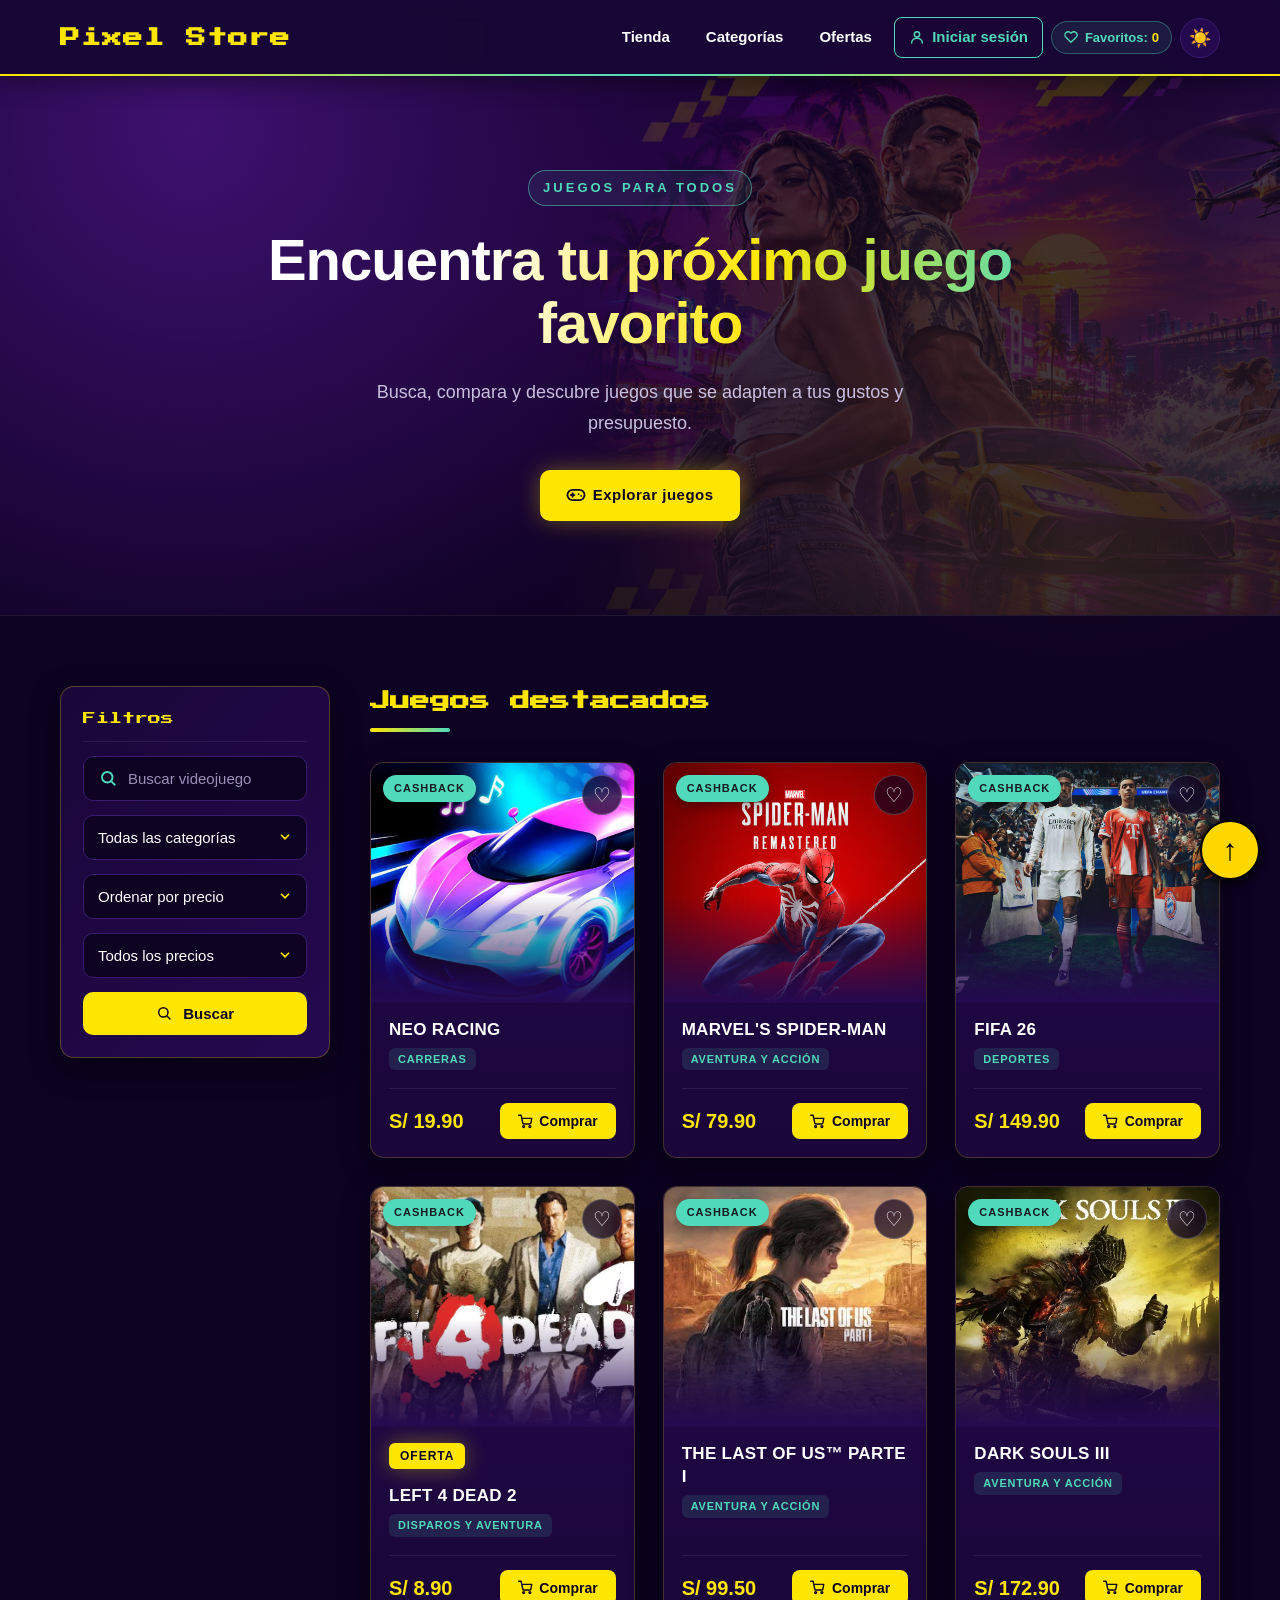
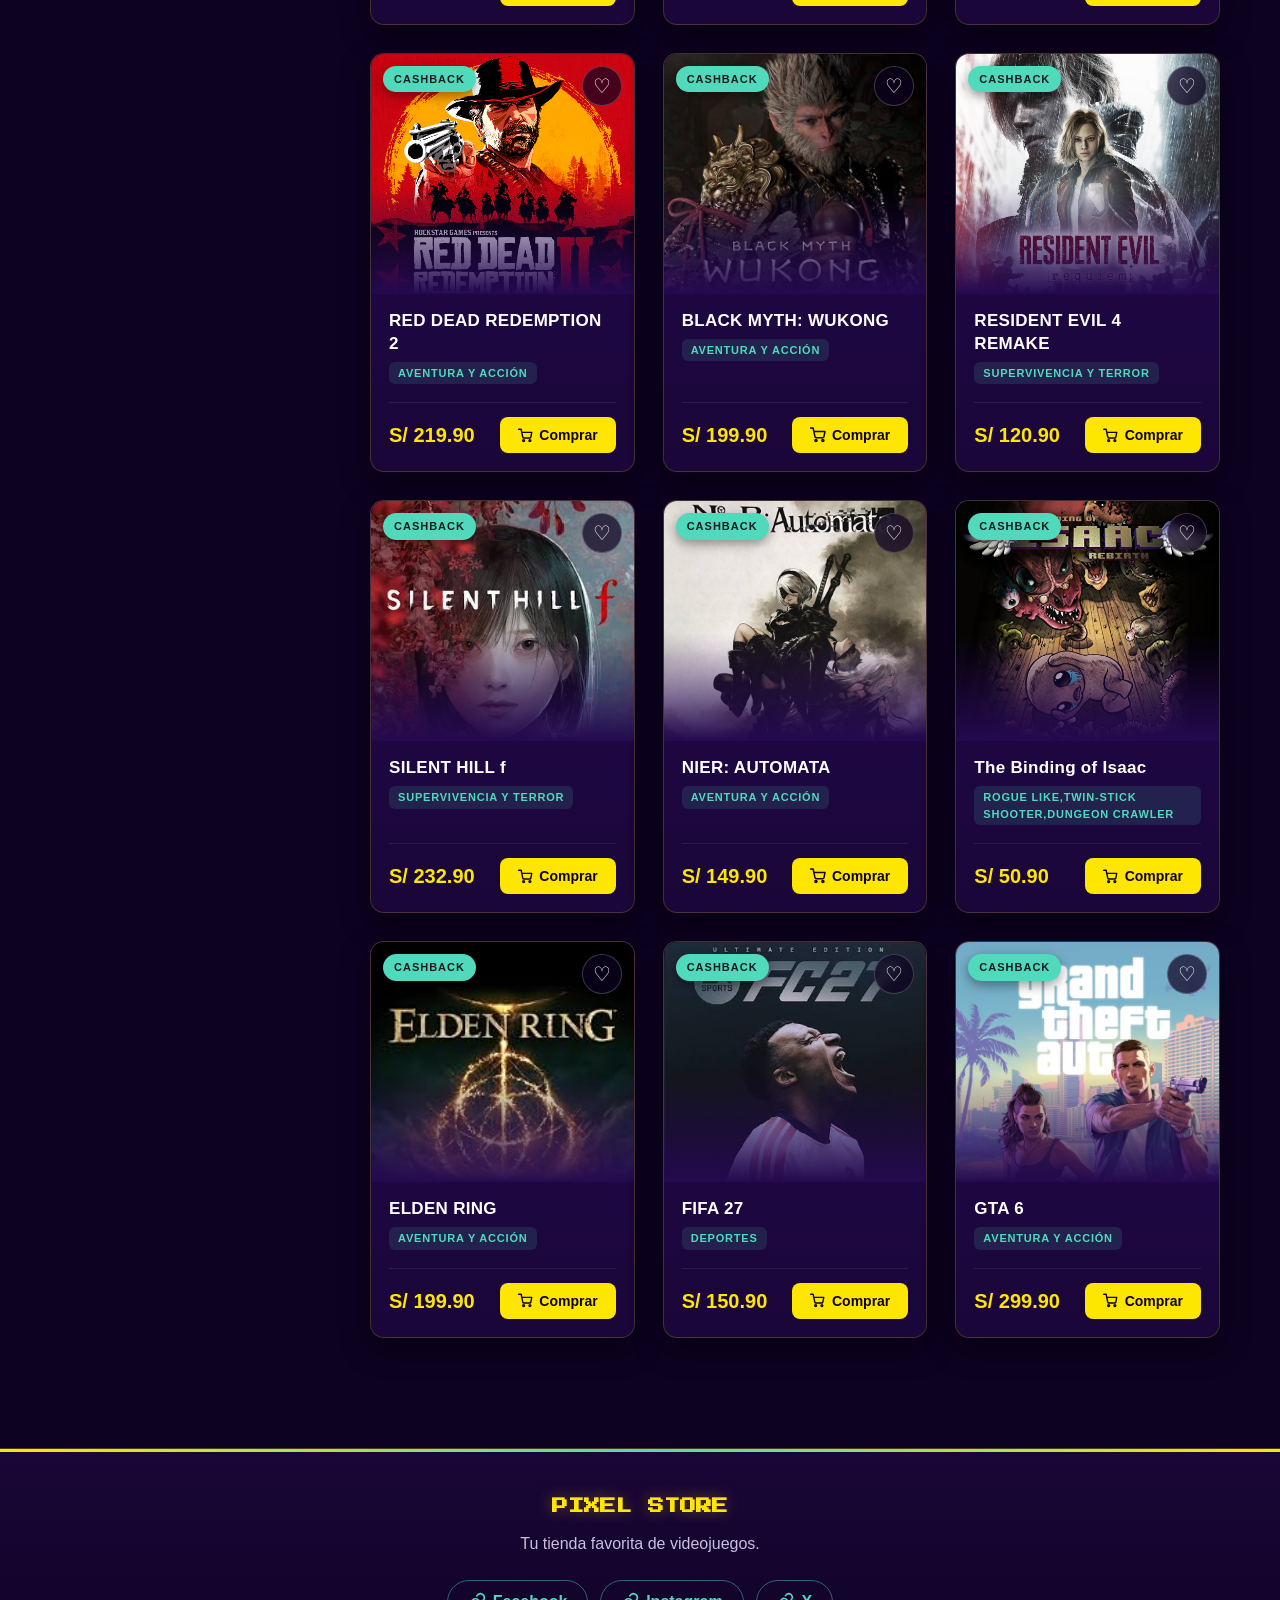
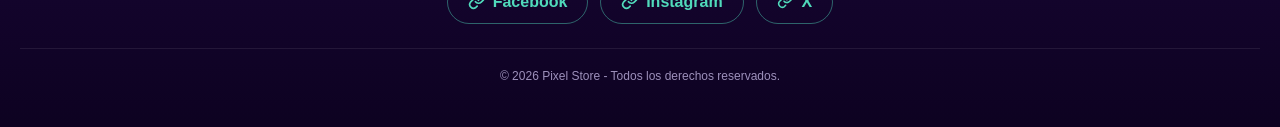
==== index.html @ 3fe44797 "Add files via upload" ====
<!DOCTYPE html>
<html lang="es">

<head>
    <meta charset="UTF-8">
    <meta name="viewport" content="width=device-width, initial-scale=1.0">

    <!-- TITULO DEL PROYECTO -->
    <title>Pixel Store</title>

    <!-- FUENTE ARCADE (Google Fonts) -->
    <link href="https://fonts.googleapis.com/css2?family=Press+Start+2P&display=swap" rel="stylesheet">

    <!-- VINCULO AL ARCHIVO DE ESTILOS -->
    <link rel="stylesheet" href="estilos-simple.css">

    <!-- MODO OSCURO / CLARO (va aquí para que no parpadee) -->
    <script src="tema.js"></script>
</head>

<body>

<!-- MENU PRINCIPAL -->
<header class="encabezado">

    <!-- NOMBRE DE LA TIENDA -->
    <h1 class="logo">Pixel Store</h1>
    
     <!-- Boton de menu para celulares-->
    <button type="button" class="menu-toggle" id="menu-toggle">☰</button>

    <!-- OPCIONES DEL MENU -->
    <div class="nav-links" id="nav-links"><div>
    
<nav class="menu">
    <a href="index.html">Tienda</a>
    <a href="categorias.html">Categorías</a>
    <a href="ofertas.html">Ofertas</a>
    
    <!-- BOTÓN PARA INICIAR SESIÓN (se oculta al loguearse) -->
    <a href="#" id="abrir-sesion">Iniciar sesión</a>
    <span class="contador-fav">Favoritos: <span id="total-fav">0</span></span>

    <!-- BOTÓN MODO OSCURO / CLARO -->
    <button type="button" class="boton-tema" id="boton-tema" aria-label="Cambiar entre modo oscuro y claro">☀️</button>
    
    <!-- NUEVO: MENÚ DE USUARIO (oculto por defecto) -->
    <div id="menu-usuario" style="display: none; align-items: center; gap: 15px;">
        <!-- Este enlace lleva al perfil -->
        <a href="perfil.html" id="enlace-perfil" style="color: #FFD700; text-decoration: none; font-weight: bold;">
            Hola, <span id="nombre-usuario">Usuario</span>
        </a>
        <a href="#" id="cerrar-sesion-usuario" style="color: white; text-decoration: none;">(Salir)</a>
    </div>
</nav>

</header>

<!-- PORTADA PRINCIPAL -->
<section class="portada">

    <!-- IMAGEN DE FONDO -->
    <div class="imagen-portada">
    <img src="gta6-banner.png" alt="Promoción de GTA VI">
    </div>

    <!-- CAPA OSCURA DE SOBREPOSICIÓN (OPCIONAL, MEJORA LECTURA DEL TEXTO) -->
    <div class="capa-oscura"></div>

    <!-- TEXTO DE LA PORTADA -->
    <div class="contenido-portada">
        <p class="destacado">Juegos para todos</p>
        <h2>Encuentra tu próximo juego favorito</h2>
        <p>
            Busca, compara y descubre juegos que se adapten
            a tus gustos y presupuesto.
        </p>
        <a href="#juegos" class="boton">Explorar juegos</a>
    </div>

</section>


<!-- SECCION DE JUEGOS -->
<section class="seccion-juegos" id="juegos">

    <h2>Juegos destacados</h2>

    <!-- BUSCADOR Y FILTROS -->
    <div class="buscador-filtros">

        <!-- BUSCADOR -->
        <input
            type="text"
            id="buscador"
            placeholder="Buscar videojuego"
        >

        <!-- FILTRO DE CATEGORIAS -->
        <select id="filtro-categorias">
            <option value="">Todas las categorías</option>
            <option value="carreras">Carreras</option>
            <option value="aventura">Aventura</option>
            <option value="disparos">Disparos</option>
            <option value="deportes">Deportes</option>
            <option value="accion">Acción</option>
            <option value="terror">Terror</option>
        </select>
        
        <!-- FILTRO DE ORDEN POR PRECIO -->
         <select id="ordenar-precio" onchange="ordenarPrecio(this.value)">
            <option value="">Ordenar por precio</option>
            <option value="asc">Menor a mayor</option>
            <option value="desc">Mayor a menor</option>
        </select>

        <!-- FILTRO DE PRECIO -->
        <select id="filtro-precio">
            <option value="">Todos los precios</option>
            <option value="0-50">S/ 0 - S/ 50</option>
            <option value="51-100">S/ 51 - S/ 100</option>
            <option value="101-200">S/ 101 - S/ 200</option>
            <option value="201-300">S/ 201 - S/ 300</option>
        </select>

        <button type="button" class="boton-buscar">
            Buscar
        </button>

    </div>

    <!-- LISTA DE JUEGOS -->
    <div class="lista-juegos">

        <!-- PRIMER JUEGO -->
        <div class="tarjeta-juego" data-id="neo-racing">

            <div class="imagen-juego">
                <img src="neo-racing.jpeg.jpeg" alt="Portada de Neo Racing">
                <span style="position: relative; top: -14px; background-color: #50dabb; color: #171a21; padding: 7px; font-weight: bold;">CASHBACK </span>
            </div>

            <h3><a href="juego.html?id=neo-racing">NEO RACING</a></h3>
            <button type="button" class="btn-fav">♡</button>
            <p>CARRERAS</p>

            <div class="compra">
                <span>S/ 19.90</span>
                <button type="button">Comprar</button>
            </div>

        </div>

        <!-- SEGUNDO JUEGO -->
        <div class="tarjeta-juego" data-id="spider-man">

            <div class="imagen-juego">
                <img src="MARVEL.jpeg.JPG" alt="Portada de Marvel's Spider-Man">
                <span style="position: relative; top: -14px; background-color: #50dabb; color: #171a21; padding: 7px; font-weight: bold;">CASHBACK </span>
            </div>

            <h3><a href="juego.html?id=spider-man">MARVEL'S SPIDER-MAN</a></h3>
            <button type="button" class="btn-fav">♡</button>
            <p>AVENTURA Y ACCIÓN</p>

            <div class="compra">
                <span>S/ 79.90</span>
                <button type="button">Comprar</button>
            </div>

        </div>

        <!-- TERCER JUEGO -->
        <div class="tarjeta-juego" data-id="fifa-26">

            <div class="imagen-juego">
                <img src="FIFA26.jpg" alt="Portada de FIFA 26">
                <span style="position: relative; top: -14px; background-color: #50dabb; color: #171a21; padding: 7px; font-weight: bold;">CASHBACK </span>
            </div>

            <h3><a href="juego.html?id=fifa-26">FIFA 26</a></h3>
            <button type="button" class="btn-fav">♡</button>
            <p>DEPORTES</p>

            <div class="compra">
                <span>S/ 149.90</span>
                <button type="button">Comprar</button>
            </div>

        </div>

        <!-- CUARTO JUEGO -->
        <div class="tarjeta-juego" data-id="left-4-dead-2">

            <div class="imagen-juego">
                <img src="LEFT.jpeg" alt="Portada de Left 4 Dead 2">
                <span style="position: relative; top: -14px; background-color: #50dabb; color: #171a21; padding: 7px; font-weight: bold;">CASHBACK </span>
            </div>

            <span class="etiqueta-oferta">OFERTA</span>

            <h3><a href="juego.html?id=left-4-dead-2">LEFT 4 DEAD 2</a></h3>
            <button type="button" class="btn-fav">♡</button>
            <p>DISPAROS Y AVENTURA</p>

            <div class="compra">
                <span>S/ 8.90</span>
                <button type="button">Comprar</button>
            </div>

        </div>

        <!-- QUINTO JUEGO -->
        <div class="tarjeta-juego" data-id="the-last-of-us">

            <div class="imagen-juego">
                <img src="the last of us.jpeg" alt="Portada de The Last of Us">
                <span style="position: relative; top: -14px; background-color: #50dabb; color: #171a21; padding: 7px; font-weight: bold;">CASHBACK </span>
            </div>

            <h3><a href="juego.html?id=the-last-of-us">THE LAST OF US™ PARTE I</a></h3>
            <button type="button" class="btn-fav">♡</button>
            <p>AVENTURA Y ACCIÓN</p>

            <div class="compra">
                <span>S/ 99.50</span>
                <button type="button">Comprar</button>
            </div>

        </div>

        <!-- SEXTO JUEGO -->
        <div class="tarjeta-juego" data-id="dark-souls-3">

            <div class="imagen-juego">
                <img src="DarkSoulsIII.jpeg" alt="Portada de Dark Souls III">
                <span style="position: relative; top: -14px; background-color: #50dabb; color: #171a21; padding: 7px; font-weight: bold;">CASHBACK </span>
            </div>

            <h3><a href="juego.html?id=dark-souls-3">DARK SOULS III</a></h3>
            <button type="button" class="btn-fav">♡</button>
            <p>AVENTURA Y ACCIÓN</p>

            <div class="compra">
                <span>S/ 172.90</span>
                <button type="button">Comprar</button>
            </div>

        </div>

        <!-- SEPTIMO JUEGO -->
        <div class="tarjeta-juego" data-id="red-dead-redemption-2">

            <div class="imagen-juego">
                <img src="red dead.jpeg" alt="Portada de Red Dead Redemption 2">
                <span style="position: relative; top: -14px; background-color: #50dabb; color: #171a21; padding: 7px; font-weight: bold;">CASHBACK </span>
            </div>

            <h3><a href="juego.html?id=red-dead-redemption-2">RED DEAD REDEMPTION 2</a></h3>
            <button type="button" class="btn-fav">♡</button>
            <p>AVENTURA Y ACCIÓN</p>

            <div class="compra">
                <span>S/ 219.90</span>
                <button type="button">Comprar</button>
            </div>

        </div>

        <!-- OCTAVO JUEGO -->
        <div class="tarjeta-juego" data-id="black-myth-wukong">

            <div class="imagen-juego">
                <img src="black myth wukong.jpeg" alt="Portada de Black Myth Wukong">
                <span style="position: relative; top: -14px; background-color: #50dabb; color: #171a21; padding: 7px; font-weight: bold;">CASHBACK </span>
            </div>

            <h3><a href="juego.html?id=black-myth-wukong">BLACK MYTH: WUKONG</a></h3>
            <button type="button" class="btn-fav">♡</button>
            <p>AVENTURA Y ACCIÓN</p>

            <div class="compra">
                <span>S/ 199.90</span>
                <button type="button">Comprar</button>
            </div>

        </div>

        <!-- NOVENO JUEGO -->
        <div class="tarjeta-juego" data-id="resident-evil-Requiem">

            <div class="imagen-juego">
                <img src="resident evil.jpeg" alt="Portada de Resident Evil 4 Remake">
                <span style="position: relative; top: -14px; background-color: #50dabb; color: #171a21; padding: 7px; font-weight: bold;">CASHBACK </span>
            </div>

            <h3><a href="juego.html?id=resident-evil-4">RESIDENT EVIL 4 REMAKE</a></h3>
            <button type="button" class="btn-fav">♡</button>
            <p>SUPERVIVENCIA Y TERROR</p>

            <div class="compra">
                <span>S/ 120.90</span>
                <button type="button">Comprar</button>
            </div>

        </div>

        <!-- === TARJETA SILENT HILL === -->
<div class="tarjeta-juego" data-id="silent-hill-f">
    <div class="imagen-juego">
        <img src="Silent hill f.jpeg" alt="Portada de Silent Hill f">
                <span style="position: relative; top: -14px; background-color: #50dabb; color: #171a21; padding: 7px; font-weight: bold;">CASHBACK </span>
    </div>
    <h3><a href="juego.html?id=silent-hill-f">SILENT HILL f</a></h3>
    <button type="button" class="btn-fav">♡</button>
    <p>SUPERVIVENCIA Y TERROR</p>
    <div class="compra">
        <span>S/ 232.90</span>
        <button type="button">Comprar</button>
    </div>
</div> 


<!-- TARJETA NIER: AUTOMATA -->
<div class="tarjeta-juego" data-id="nier-automata">
    <div class="imagen-juego">
        <img src="nier_automata.jpeg" alt="Portada de Nier Automata">
        <span style="position: relative; top: -14px; background-color: #50dabb; color: #171a21; padding: 7px; font-weight: bold;">CASHBACK </span>
    </div>
    <h3><a href="juego.html?id=nier-automata">NIER: AUTOMATA</a></h3>
    <button type="button" class="btn-fav">♡</button>
    <p>AVENTURA Y ACCIÓN</p>
    <div class="compra">
        <span>S/ 149.90</span>
        <button type="button">Comprar</button>
    </div>
</div> 

<!-- TARJETA The Binding of Isaac -->
<div class="tarjeta-juego" data-id="binding-of-isaac">
    <div class="imagen-juego">
        <img src="isaac.jpeg" alt="Portada de The Binding of Isaac">
        <span style="position: relative; top: -14px; background-color: #50dabb; color: #171a21; padding: 7px; font-weight: bold;">CASHBACK </span>
    </div>
    <h3><a href="juego.html?id=binding-of-isaac">The Binding of Isaac</a></h3>
    <button type="button" class="btn-fav">♡</button>
    <p>Rogue like,Twin-stick Shooter,Dungeon Crawler</p>
    <div class="compra">
        <span>S/ 50.90</span>
        <button type="button">Comprar</button>
    </div>
</div> 

<!-- TARJETA ELDEN RING -->
<div class="tarjeta-juego" data-id="elden-ring">
    <div class="imagen-juego">
        <img src="elden-ring.jpeg" alt="Portada de Elden Ring">
                <span style="position: relative; top: -14px; background-color: #50dabb; color: #171a21; padding: 7px; font-weight: bold;">CASHBACK </span>
    </div>

    <h3><a href="juego.html?id=elden-ring">ELDEN RING</a></h3>
    <button type="button" class="btn-fav">♡</button>
    <p>AVENTURA Y ACCIÓN</p>

    <div class="compra">
        <span>S/ 199.90</span>
        <button type="button">Comprar</button>
    </div>
</div>
<!-- TARJETA FIFA 27 -->
<div class="tarjeta-juego">
    <div class="imagen-juego">
        <img src="fifa-27.jpeg" alt="Portada de FIFA 27">
        <span style="position: relative; top: -14px; background-color: #50dabb; color: #171a21; padding: 7px; font-weight: bold;">CASHBACK </span>
    </div>
    <h3>FIFA 27</h3>
    <button type="button" class="btn-fav">♡</button>
    <p>DEPORTES</p>
    <div class="compra">
        <span>S/ 150.90</span>
        <button type="button">Comprar</button>
    </div>
</div>
<!-- TARJETA DE GTA 6-->
<div class="tarjeta-juego">
    <div class="imagen-juego">
        <img src="gta-6.jpeg" alt="Portada de GTA 6">
        <span style="position: relative; top: -14px; background-color: #50dabb; color: #171a21; padding: 7px; font-weight: bold;">CASHBACK </span>
    </div>
    <h3>GTA 6</h3>
    <button type="button" class="btn-fav">♡</button>
    <p>AVENTURA Y ACCIÓN</p>
    <div class="compra">
        <span>S/ 299.90</span>
        <button type="button">Comprar</button>
    </div>
</div>

    </div>
    <!-- FIN LISTA DE JUEGOS -->

</section>
<!-- FIN SECCION DE JUEGOS -->

<!-- VENTANA DE INICIO DE SESION, REGISTRO Y RECUPERACION -->
<div class="ventana-sesion" id="ventana-sesion">
    <div class="caja-sesion">
        <button type="button" class="cerrar-sesion" id="cerrar-sesion">✕</button>

        <form class="formulario-sesion" id="form-login">
            <h2>Iniciar sesión</h2>
            <label for="login-correo">Correo electrónico</label>
            <input type="email" id="login-correo" placeholder="tucorreo@ejemplo.com" required>
            <label for="login-clave">Contraseña</label>
            <div class="campo-clave">
                <input type="password" id="login-clave" placeholder="Tu contraseña" required>
                <button type="button" class="ver-clave" data-campo="login-clave">Mostrar</button>
            </div>
            <div class="opciones-login">
                <label class="recordar"><input type="checkbox" id="recordar-sesion"> Recordarme</label>
                <a href="#" id="ir-recuperar">¿Olvidaste tu contraseña?</a>
            </div>
            <button type="submit" class="boton">Ingresar</button>
            <div class="separador"><span>O continúa con</span></div>
            <div class="botones-sociales">
                <button type="button" class="social">Google</button>
                <button type="button" class="social">Facebook</button>
                <button type="button" class="social">Steam</button>
            </div>
            <p class="texto-registro">¿No tienes cuenta? <a href="#" id="ir-registro">Regístrate</a></p>
        </form>

        <form class="formulario-sesion" id="form-registro" style="display:none">
            <h2>Crear cuenta</h2>
            <label for="reg-nombre">Nombre</label>
            <input type="text" id="reg-nombre" placeholder="Tu nombre" required>
            <label for="reg-correo">Correo electrónico</label>
            <input type="email" id="reg-correo" placeholder="tucorreo@ejemplo.com" required>
            <label for="reg-clave">Contraseña (mínimo 6 caracteres)</label>
            <div class="campo-clave">
                <input type="password" id="reg-clave" minlength="6" required>
                <button type="button" class="ver-clave" data-campo="reg-clave">Mostrar</button>
            </div>
            <label for="reg-confirmar">Confirmar contraseña</label>
            <div class="campo-clave">
                <input type="password" id="reg-confirmar" minlength="6" required>
                <button type="button" class="ver-clave" data-campo="reg-confirmar">Mostrar</button>
            </div>
            <button type="submit" class="boton">Registrarme</button>
            <p class="texto-registro">¿Ya tienes cuenta? <a href="#" id="ir-login">Inicia sesión</a></p>
        </form>

        <form class="formulario-sesion" id="form-recuperar" style="display:none">
            <h2>Recuperar contraseña</h2>
            <p class="texto-ayuda">Escribe el correo electrónico con el que registraste tu cuenta.</p>
            <label for="rec-correo">Correo electrónico</label>
            <input type="email" id="rec-correo" placeholder="tucorreo@ejemplo.com" required>
            <label for="rec-clave">Nueva contraseña</label>
            <div class="campo-clave">
                <input type="password" id="rec-clave" minlength="6" required>
                <button type="button" class="ver-clave" data-campo="rec-clave">Mostrar</button>
            </div>
            <label for="rec-confirmar">Confirmar nueva contraseña</label>
            <div class="campo-clave">
                <input type="password" id="rec-confirmar" minlength="6" required>
                <button type="button" class="ver-clave" data-campo="rec-confirmar">Mostrar</button>
            </div>
            <button type="submit" class="boton">Cambiar contraseña</button>
            <p class="texto-registro"><a href="#" id="volver-login">Volver al inicio de sesión</a></p>
        </form>

        <p id="mensaje-sesion" class="mensaje-sesion"></p>
    </div>
</div>
<!-- FOOTER DE PIXEL STORE -->
<footer class="footer">

    <h2>PIXEL STORE</h2>

    <p>Tu tienda favorita de videojuegos.</p>

    <div class="redes-sociales">
        <a href="https://facebook.com/" target="_blank">Facebook</a>
        <a href="https://instagram.com/" target="_blank">Instagram</a>
        <a href="https://x.com/" target="_blank">X</a>
    </div>

    <p class="copyright">
        © 2026 Pixel Store - Todos los derechos reservados.
    </p>

</footer>

 <!-- BOTÓN IR ARRIBA -->
<button id="btn-ir-arriba" class="boton-arriba" onclick="irArriba()" title="Ir al inicio">
    ↑
</button>
 
 <!-- LOGICA DE BUSQUEDA -->
<script src="busqueda.js"></script>
<!-- LOGICA DEL INICIO DE SESION -->
<script src="sesion.js"></script>
<!-- ABRIR DETALLE DEL JUEGO AL HACER CLIC EN LA TARJETA -->
<script src="tienda.js"></script>
<!-- VENTANA DE PAGO CON YAPE -->
<script src="pagos.js"></script>
<script src="favoritos.js"></script>
<script src="menu.js"></script>


</body>
</html>
---- estilos-simple.css ----
/* =====================================================================
   PIXEL STORE - HOJA DE ESTILOS PRINCIPAL
   Rediseño visual: estilo moderno, premium y gamer.
   Nota: se conservan todas las clases e IDs que usa JavaScript.
   ===================================================================== */

/* ===== VARIABLES DE COLOR Y DISEÑO ===== */
:root {
    --fondo: #0d0221;
    --panel: #1a0638;
    --panel-2: #24094f;
    --borde: #3a1a70;
    --amarillo: #ffe600;
    --turquesa: #50dabb;
    --blanco: #ffffff;
    --texto-suave: #c9bfe0;
    --texto-tenue: #9d90bb;
    --rojo: #ff4d6d;
    --oscuro: #0d0221;            /* texto sobre botones amarillos/turquesa */
    --amarillo-texto: #ffe600;    /* amarillo usado como color de letra */
    --turquesa-texto: #50dabb;    /* turquesa usado como color de letra */
    --linea: rgba(255, 255, 255, 0.08);
    --fondo-menu: rgba(26, 6, 56, 0.88);
    --fondo-suave: rgba(26, 6, 56, 0.6);
    --verde: #4cd964;

    --radio: 14px;
    --radio-chico: 10px;
    --sombra: 0 10px 30px rgba(0, 0, 0, 0.45);
    --brillo-amarillo: 0 0 22px rgba(255, 230, 0, 0.35);
    --brillo-turquesa: 0 0 22px rgba(80, 218, 187, 0.35);

    --fuente-titulo: 'Press Start 2P', Arial, sans-serif;
    --fuente-texto: "Segoe UI", Arial, Helvetica, sans-serif;
}

/* QUITAMOS LOS ESPACIOS PREDETERMINADOS */
* {
    margin: 0;
    padding: 0;
    box-sizing: border-box;
}

/* DESPLAZAMIENTO SUAVE */
html {
    scroll-behavior: smooth;
}

/* ESTILO GENERAL DE LA PÁGINA */
body {
    background-color: var(--fondo);
    background-image:
        radial-gradient(circle at 15% 0%, rgba(80, 218, 187, 0.08), transparent 40%),
        radial-gradient(circle at 85% 30%, rgba(255, 230, 0, 0.05), transparent 35%);
    background-attachment: fixed;
    color: var(--blanco);
    font-family: var(--fuente-texto);
    line-height: 1.5;
    min-height: 100vh;
}

img {
    max-width: 100%;
}

::selection {
    background-color: var(--amarillo);
    color: var(--oscuro);
}

/* BARRA DE DESPLAZAMIENTO */
::-webkit-scrollbar { width: 10px; height: 10px; }
::-webkit-scrollbar-track { background: var(--fondo); }
::-webkit-scrollbar-thumb { background: var(--borde); border-radius: 10px; }
::-webkit-scrollbar-thumb:hover { background: var(--turquesa); }

/* FOCO VISIBLE PARA NAVEGAR CON TECLADO */
a:focus-visible,
button:focus-visible,
input:focus-visible,
select:focus-visible {
    outline: 2px solid var(--turquesa);
    outline-offset: 2px;
}

/* ===== ANIMACIONES ===== */
@keyframes aparecer-arriba {
    from { opacity: 0; transform: translateY(25px); }
    to   { opacity: 1; transform: translateY(0); }
}

@keyframes aparecer-zoom {
    from { opacity: 0; transform: scale(0.94); }
    to   { opacity: 1; transform: scale(1); }
}

@keyframes brillo-logo {
    0%, 100% { text-shadow: 0 0 10px rgba(255, 230, 0, 0.45); }
    50%      { text-shadow: 0 0 20px rgba(255, 230, 0, 0.8); }
}

/* =====================================================================
   ENCABEZADO Y MENÚ
   ===================================================================== */
.encabezado {
    position: sticky;
    top: 0;
    z-index: 500;

    background-color: var(--fondo-menu);
    backdrop-filter: blur(12px);
    -webkit-backdrop-filter: blur(12px);

    min-height: 76px;
    display: flex;
    align-items: center;
    justify-content: space-between;
    flex-wrap: wrap;
    gap: 15px;

    padding: 14px 60px;
    border-bottom: 1px solid rgba(255, 230, 0, 0.25);
    box-shadow: 0 6px 25px rgba(0, 0, 0, 0.4);
}

/* LÍNEA DE COLOR DEBAJO DEL MENÚ */
.encabezado::after {
    content: "";
    position: absolute;
    left: 0;
    bottom: -1px;
    width: 100%;
    height: 2px;
    background: linear-gradient(90deg, var(--amarillo), var(--turquesa), var(--amarillo));
}

/* NOMBRE DE LA TIENDA */
.logo {
    color: var(--amarillo-texto);
    font-family: var(--fuente-titulo);
    font-size: 20px;
    letter-spacing: 1px;
    animation: brillo-logo 3s ease-in-out infinite;
}

.logo a { color: inherit; text-decoration: none; }


/* OPCIONES DEL MENÚ */
.menu {
    display: flex;
    flex-wrap: wrap;
    align-items: center;
    gap: 8px;
}

/* ENLACES DEL MENÚ */
.menu a {
    position: relative;
    color: var(--blanco);
    font-family: var(--fuente-texto);
    font-size: 15px;
    font-weight: 600;
    text-decoration: none;
    padding: 8px 14px;
    border-radius: 8px;
    transition: color 0.25s ease, background-color 0.25s ease;
}

/* EFECTO DEL MENÚ */
.menu a:hover {
    color: var(--amarillo-texto);
    background-color: var(--linea);
}

/* BOTÓN "INICIAR SESIÓN" DESTACADO */
#abrir-sesion {
    border: 1px solid var(--turquesa);
    color: var(--turquesa-texto);
}

#abrir-sesion:hover {
    background-color: var(--turquesa);
    color: var(--oscuro);
    box-shadow: var(--brillo-turquesa);
}

/* CONTADOR DE FAVORITOS */
.contador-fav {
    display: inline-flex;
    align-items: center;
    gap: 4px;
    color: var(--turquesa-texto);
    background-color: rgba(80, 218, 187, 0.1);
    border: 1px solid rgba(80, 218, 187, 0.35);
    border-radius: 999px;
    padding: 6px 12px;
    font-size: 13px;
    font-weight: 600;
}

#total-fav {
    color: var(--amarillo-texto);
    font-weight: bold;
}

/* MENÚ DEL USUARIO CONECTADO (el HTML trae colores en línea) */
#menu-usuario {
    gap: 6px !important;
}

#enlace-perfil {
    color: var(--amarillo-texto) !important;
    background-color: rgba(255, 230, 0, 0.08);
}

#cerrar-sesion-usuario {
    color: var(--texto-suave) !important;
    font-size: 13px;
}

#cerrar-sesion-usuario:hover {
    color: var(--rojo) !important;
}

/* =====================================================================
   PORTADA PRINCIPAL (BANNER)
   ===================================================================== */
.portada {
    position: relative;
    min-height: 540px;
    padding: 90px 60px;

    display: flex;
    align-items: center;
    justify-content: center;
    text-align: center;
    overflow: hidden;
    border-bottom: 1px solid var(--linea);
}

/* CONTENEDOR DE LA IMAGEN DE FONDO */
.imagen-portada {
    position: absolute;
    top: 0;
    left: 0;
    width: 100%;
    height: 100%;
    z-index: 1;
}

/* IMAGEN DE FONDO QUE CUBRE TODO */
.imagen-portada img {
    width: 100%;
    height: 100%;
    object-fit: cover;
    object-position: center;
    display: block;
    transform: scale(1.03);
}

/* CAPA OSCURA PARA QUE EL TEXTO SEA LEGIBLE */
.capa-oscura {
    position: absolute;
    top: 0;
    left: 0;
    width: 100%;
    height: 100%;
    background:
        radial-gradient(circle at 15% 10%, rgba(116, 34, 200, 0.45), transparent 50%),
        radial-gradient(circle at 85% 90%, rgba(255, 230, 0, 0.12), transparent 45%),
        linear-gradient(180deg, rgba(13, 2, 33, 0.78) 0%, rgba(13, 2, 33, 0.92) 100%);
    z-index: 2;
}

/* CONTENIDO DE LA PORTADA (POR ENCIMA DE LA IMAGEN) */
.contenido-portada {
    position: relative;
    z-index: 3;
    max-width: 820px;
    margin: 0 auto;
    animation: aparecer-arriba 0.8s ease both;
}

/* TEXTO JUEGOS PARA TODOS */
.destacado {
    display: inline-block;
    color: var(--turquesa-texto);
    font-family: var(--fuente-texto);
    font-size: 13px;
    font-weight: bold;
    text-transform: uppercase;
    letter-spacing: 3px;

    padding: 7px 14px;
    margin-bottom: 22px;
    border: 1px solid rgba(80, 218, 187, 0.5);
    border-radius: 999px;
    background-color: rgba(80, 218, 187, 0.08);
}

/* TÍTULO DE LA PORTADA (texto con degradado) */
.contenido-portada h2 {
    font-family: var(--fuente-texto);
    font-size: 58px;
    font-weight: 800;
    line-height: 1.1;
    letter-spacing: -1px;
    margin-bottom: 22px;

    color: var(--blanco);
    background: linear-gradient(90deg, #ffffff 0%, #ffffff 30%, var(--amarillo) 65%, var(--turquesa) 100%);
    -webkit-background-clip: text;
    background-clip: text;
    -webkit-text-fill-color: transparent;
}

/* DESCRIPCIÓN DE LA PORTADA */
.contenido-portada p:not(.destacado) {
    color: var(--texto-suave);
    font-size: 18px;
    line-height: 1.7;
    margin: 0 auto 32px;
    max-width: 600px;
}

/* =====================================================================
   BOTÓN GENERAL
   ===================================================================== */
.boton {
    display: inline-block;

    background-color: var(--amarillo);
    color: var(--oscuro);

    font-family: var(--fuente-texto);
    font-size: 15px;
    font-weight: bold;
    letter-spacing: 0.5px;

    padding: 14px 26px;
    border: none;
    border-radius: var(--radio-chico);

    text-decoration: none;
    cursor: pointer;
    box-shadow: var(--brillo-amarillo);
    transition: transform 0.2s ease, background-color 0.25s ease, box-shadow 0.25s ease;
}

/* EFECTO DEL BOTÓN */
.boton:hover {
    background-color: var(--turquesa);
    box-shadow: var(--brillo-turquesa);
    transform: translateY(-2px);
}

.boton:active {
    transform: translateY(0);
}

/* =====================================================================
   SECCIÓN DE JUEGOS / CATÁLOGO
   ===================================================================== */
.seccion-juegos {
    padding: 70px 60px;
    scroll-margin-top: 70px; /* evita que el menú fijo tape el título */
}

/* TÍTULOS DE LAS SECCIONES */
.seccion-juegos > h2,
.seccion-streaming > h2 {
    position: relative;
    font-family: var(--fuente-titulo);
    font-size: 20px;
    line-height: 1.5;
    color: var(--amarillo-texto);
    margin: 0 auto 35px;
    max-width: 1400px;
    padding-bottom: 16px;
}

/* BARRA DECORATIVA DEBAJO DEL TÍTULO */
.seccion-juegos > h2::after,
.seccion-streaming > h2::after {
    content: "";
    position: absolute;
    left: 0;
    bottom: 0;
    width: 80px;
    height: 4px;
    border-radius: 4px;
    background: linear-gradient(90deg, var(--amarillo), var(--turquesa));
}

/* ===== BUSCADOR Y FILTROS ===== */
.buscador-filtros {
    max-width: 1400px;
    margin: 0 auto 20px;

    padding: 18px;
    display: flex;
    flex-wrap: wrap;
    align-items: center;
    gap: 12px;

    background: linear-gradient(135deg, var(--panel), var(--panel-2));
    border: 1px solid rgba(255, 230, 0, 0.25);
    border-radius: var(--radio);
    box-shadow: var(--sombra);
}

/* CAMPO DE BÚSQUEDA */
.buscador-filtros input[type="text"] {
    flex: 1 1 320px;
    width: 350px;
    max-width: 100%;
    padding: 13px 16px 13px 44px;

    background-color: var(--fondo);
    /* ícono de lupa dibujado en SVG */
    background-image: url("data:image/svg+xml,%3Csvg xmlns='http://www.w3.org/2000/svg' width='18' height='18' viewBox='0 0 24 24' fill='none' stroke='%2350dabb' stroke-width='2.5' stroke-linecap='round'%3E%3Ccircle cx='11' cy='11' r='7'/%3E%3Cline x1='21' y1='21' x2='16.5' y2='16.5'/%3E%3C/svg%3E");
    background-repeat: no-repeat;
    background-position: 15px center;

    color: var(--blanco);
    border: 1px solid var(--borde);
    border-radius: var(--radio-chico);
    font-size: 15px;
    outline: none;
    transition: border-color 0.25s ease, box-shadow 0.25s ease;
}

.buscador-filtros input[type="text"]::placeholder {
    color: var(--texto-tenue);
}

/* FILTROS */
.buscador-filtros select {
    flex: 0 1 220px;
    width: 220px;
    max-width: 100%;
    padding: 13px 40px 13px 14px;

    background-color: var(--fondo);
    background-image: url("data:image/svg+xml,%3Csvg xmlns='http://www.w3.org/2000/svg' width='14' height='14' viewBox='0 0 24 24' fill='none' stroke='%23ffe600' stroke-width='3' stroke-linecap='round'%3E%3Cpolyline points='6 9 12 15 18 9'/%3E%3C/svg%3E");
    background-repeat: no-repeat;
    background-position: right 14px center;
    -webkit-appearance: none;
    appearance: none;

    color: var(--blanco);
    border: 1px solid var(--borde);
    border-radius: var(--radio-chico);
    font-size: 15px;
    cursor: pointer;
    transition: border-color 0.25s ease, box-shadow 0.25s ease;
}

.buscador-filtros select option {
    background-color: var(--panel);
    color: var(--blanco);
}

.buscador-filtros input[type="text"]:focus,
.buscador-filtros select:focus {
    border-color: var(--turquesa);
    box-shadow: 0 0 0 3px rgba(80, 218, 187, 0.2);
}

/* BOTÓN BUSCAR */
.boton-buscar {
    padding: 13px 28px;
    background-color: var(--amarillo);
    color: var(--oscuro);

    border: none;
    border-radius: var(--radio-chico);
    font-size: 15px;
    font-weight: bold;
    cursor: pointer;
    transition: background-color 0.25s ease, transform 0.2s ease, box-shadow 0.25s ease;
}

/* EFECTO DEL BOTÓN BUSCAR */
.boton-buscar:hover {
    background-color: var(--turquesa);
    box-shadow: var(--brillo-turquesa);
    transform: translateY(-2px);
}

/* MENSAJE DE RESULTADOS (lo crea busqueda.js) */
#resultado-busqueda {
    max-width: 1400px;
    margin: 0 auto 25px;
    color: var(--turquesa-texto);
    font-size: 14px;
    font-weight: 600;
}

/* ===== LISTA DE JUEGOS ===== */
.lista-juegos {
    display: grid;
    grid-template-columns: repeat(4, 1fr);
    gap: 28px;

    max-width: 1400px;
    margin: 25px auto 0;
}

/* TARJETA DEL JUEGO */
.tarjeta-juego {
    position: relative;
    display: flex;
    flex-direction: column;

    background: linear-gradient(180deg, var(--panel-2) 0%, var(--panel) 100%);
    border: 1px solid rgba(255, 230, 0, 0.18);
    border-radius: var(--radio);
    overflow: hidden;
    box-shadow: var(--sombra);

    animation: aparecer-arriba 0.6s ease both;
    transition: transform 0.3s ease, box-shadow 0.3s ease, border-color 0.3s ease;
}

/* MOVIMIENTO DE LA TARJETA */
.tarjeta-juego:hover {
    transform: translateY(-8px);
    border-color: var(--amarillo);
    box-shadow: 0 16px 35px rgba(0, 0, 0, 0.55), 0 0 25px rgba(255, 230, 0, 0.2);
}

.tarjeta-juego[data-id] { cursor: pointer; }

/* CONTENEDOR DE LA IMAGEN */
.imagen-juego {
    position: relative;
    width: 100%;
    height: 240px;
    overflow: hidden;
    background-color: #000000;
}

/* DEGRADADO SOBRE LA IMAGEN */
.imagen-juego::after {
    content: "";
    position: absolute;
    left: 0;
    bottom: 0;
    width: 100%;
    height: 45%;
    background: linear-gradient(0deg, var(--panel-2), transparent);
    pointer-events: none;
}

/* IMAGEN DEL JUEGO */
.imagen-juego img {
    width: 100%;
    height: 100%;
    display: block;
    object-fit: cover;
    object-position: center top;
    transition: transform 0.5s ease;
}

.tarjeta-juego:hover .imagen-juego img {
    transform: scale(1.07);
}

/* ETIQUETA "CASHBACK" (el HTML trae estilos en línea, aquí se ordenan) */
.imagen-juego > span {
    position: absolute !important;
    top: 12px !important;
    left: 12px;
    z-index: 2;
    padding: 5px 11px !important;
    border-radius: 999px;
    font-size: 11px;
    letter-spacing: 1px;
    box-shadow: 0 4px 12px rgba(0, 0, 0, 0.4);
}

/* BOTÓN DE FAVORITO (corazón) */
.btn-fav {
    position: absolute;
    top: 12px;
    right: 12px;
    z-index: 3;

    width: 40px;
    height: 40px;
    display: flex;
    align-items: center;
    justify-content: center;

    background-color: rgba(13, 2, 33, 0.7);
    backdrop-filter: blur(6px);
    -webkit-backdrop-filter: blur(6px);
    border: 1px solid rgba(255, 255, 255, 0.2);
    border-radius: 50%;

    color: #ffffff;
    font-size: 20px;
    line-height: 1;
    cursor: pointer;
    transition: transform 0.2s ease, background-color 0.25s ease, color 0.25s ease;
}

.btn-fav:hover {
    transform: scale(1.12);
    color: var(--rojo);
    border-color: var(--rojo);
}

.btn-fav.activo {
    color: var(--rojo);
    background-color: rgba(255, 77, 109, 0.15);
    border-color: var(--rojo);
    box-shadow: 0 0 15px rgba(255, 77, 109, 0.45);
}

/* ETIQUETA DE OFERTA */
.etiqueta-oferta {
    width: max-content;

    background-color: var(--amarillo);
    color: var(--oscuro);

    padding: 4px 11px;
    margin: 16px 18px 0;
    border-radius: 6px;

    font-size: 12px;
    font-weight: bold;
    letter-spacing: 1px;
    box-shadow: var(--brillo-amarillo);
}

/* NOMBRE DEL JUEGO */
.tarjeta-juego h3 {
    font-family: var(--fuente-texto);
    font-size: 17px;
    font-weight: 800;
    line-height: 1.35;
    color: var(--blanco);
    margin: 16px 18px 6px;
    letter-spacing: 0.3px;
}

.tarjeta-juego h3 a {
    color: inherit;
    text-decoration: none;
    transition: color 0.25s ease;
}

.tarjeta-juego:hover h3 a { color: var(--amarillo-texto); }

/* CATEGORÍA DEL JUEGO (como etiqueta) */
.tarjeta-juego p {
    width: max-content;
    max-width: calc(100% - 36px);
    color: var(--turquesa-texto);
    background-color: rgba(80, 218, 187, 0.12);
    border-radius: 6px;
    padding: 3px 9px;
    font-size: 11px;
    font-weight: 700;
    text-transform: uppercase;
    letter-spacing: 0.8px;
    margin: 0 18px 18px;
}

/* PRECIO Y BOTÓN */
.compra {
    margin: auto 18px 18px;
    padding-top: 14px;
    border-top: 1px solid var(--linea);

    display: flex;
    align-items: center;
    justify-content: space-between;
    gap: 10px;
}

/* PRECIO */
.compra span {
    font-size: 20px;
    font-weight: 800;
    color: var(--amarillo-texto);
}

/* BOTÓN COMPRAR */
.compra button,
.btn-comprar {
    background-color: var(--amarillo);
    color: var(--oscuro);
    border: none;
    border-radius: 8px;
    padding: 10px 18px;
    font-family: var(--fuente-texto);
    font-size: 14px;
    font-weight: bold;
    cursor: pointer;
    transition: background-color 0.25s ease, transform 0.2s ease, box-shadow 0.25s ease;
}

.compra button:hover,
.btn-comprar:hover {
    background-color: var(--turquesa);
    color: #17052e;
    transform: scale(1.05);
    box-shadow: var(--brillo-turquesa);
}

/* =====================================================================
   CUENTAS DE STREAMING
   ===================================================================== */
.seccion-streaming {
    padding: 70px 60px;
}

/* LISTA DE CUENTAS */
.lista-streaming {
    display: grid;
    grid-template-columns: repeat(4, 1fr);
    gap: 28px;

    max-width: 1400px;
    margin: auto;
}

/* TARJETA DE STREAMING */
.tarjeta-streaming {
    background: linear-gradient(180deg, var(--panel-2), var(--panel));
    border: 1px solid rgba(255, 230, 0, 0.18);
    border-radius: var(--radio);
    overflow: hidden;
    box-shadow: var(--sombra);

    display: flex;
    flex-direction: column;
    transition: transform 0.3s ease, border-color 0.3s ease;
}

.tarjeta-streaming:hover {
    transform: translateY(-8px);
    border-color: var(--turquesa);
}

/* LOGO */
.tarjeta-streaming img {
    width: 100%;
    display: block;
}

/* TEXTO "1 PERFIL" */
.tarjeta-streaming p {
    color: var(--texto-suave);
    font-size: 17px;
    margin: 18px 18px 15px;
}

/* =====================================================================
   INICIO DE SESIÓN, REGISTRO Y RECUPERACIÓN
   ===================================================================== */
.ventana-sesion {
    display: none;
    position: fixed;
    top: 0;
    left: 0;
    width: 100%;
    height: 100%;
    background-color: rgba(5, 0, 15, 0.75);
    backdrop-filter: blur(6px);
    -webkit-backdrop-filter: blur(6px);
    justify-content: center;
    align-items: center;
    z-index: 1000;
    padding: 20px 0;
    overflow-y: auto;
}

.ventana-sesion.activa {
    display: flex;
}

.caja-sesion {
    position: relative;
    width: 100%;
    max-width: 420px;
    margin: auto 20px;
    padding: 38px 32px 30px;

    background: linear-gradient(160deg, var(--panel-2) 0%, var(--panel) 60%);
    border: 1px solid rgba(255, 230, 0, 0.3);
    border-top: 4px solid var(--amarillo);
    border-radius: 18px;
    box-shadow: 0 25px 60px rgba(0, 0, 0, 0.6), var(--brillo-amarillo);

    color: var(--blanco);
    text-align: center;
    animation: aparecer-zoom 0.3s ease both;
}

/* BOTÓN CERRAR (X) */
button.cerrar-sesion {
    position: absolute;
    top: 12px;
    right: 12px;
    width: 34px;
    height: 34px;
    background-color: var(--linea);
    border: 1px solid rgba(255, 255, 255, 0.15);
    border-radius: 50%;
    color: var(--blanco);
    font-size: 15px;
    cursor: pointer;
    transition: background-color 0.25s ease, color 0.25s ease;
}

button.cerrar-sesion:hover {
    background-color: var(--rojo);
    border-color: var(--rojo);
}

.formulario-sesion {
    display: flex;
    flex-direction: column;
    text-align: left;
}

.formulario-sesion h2 {
    font-family: var(--fuente-titulo);
    font-size: 15px;
    line-height: 1.6;
    color: var(--amarillo-texto);
    text-align: center;
    margin-bottom: 24px;
}

.formulario-sesion label {
    margin-bottom: 6px;
    font-size: 13px;
    font-weight: 600;
    color: var(--texto-suave);
}

.formulario-sesion input {
    padding: 12px 14px;
    margin-bottom: 18px;
    border: 1px solid var(--borde);
    border-radius: var(--radio-chico);
    background-color: var(--fondo);
    color: var(--blanco);
    font-size: 15px;
    transition: border-color 0.25s ease, box-shadow 0.25s ease;
}

.formulario-sesion input::placeholder {
    color: var(--texto-tenue);
}

.formulario-sesion input:focus {
    outline: none;
    border-color: var(--turquesa);
    box-shadow: 0 0 0 3px rgba(80, 218, 187, 0.2);
}

.formulario-sesion .boton {
    width: 100%;
    margin-top: 4px;
    text-align: center;
}

/* CAMPO DE CONTRASEÑA CON BOTÓN "MOSTRAR" */
.campo-clave {
    display: flex;
    align-items: center;
    gap: 8px;
    margin-bottom: 18px;
}

.campo-clave input {
    flex: 1;
    min-width: 0;
    margin-bottom: 0;
}

.ver-clave {
    padding: 12px;
    min-width: 80px;
    background-color: rgba(80, 218, 187, 0.12);
    color: var(--turquesa-texto);
    border: 1px solid rgba(80, 218, 187, 0.4);
    border-radius: var(--radio-chico);
    cursor: pointer;
    font-size: 13px;
    font-weight: 600;
    transition: background-color 0.25s ease, color 0.25s ease;
}

.ver-clave:hover {
    background-color: var(--turquesa);
    color: var(--oscuro);
}

/* RECORDARME Y OLVIDÉ MI CONTRASEÑA */
.opciones-login {
    display: flex;
    justify-content: space-between;
    align-items: center;
    gap: 10px;
    margin-bottom: 20px;
    font-size: 13px;
}

.recordar {
    display: flex;
    align-items: center;
    gap: 6px;
    margin: 0 !important;
    cursor: pointer;
}

.recordar input {
    width: auto;
    margin: 0;
    accent-color: var(--amarillo);
}

.opciones-login a {
    color: var(--amarillo-texto);
    text-decoration: none;
}

.opciones-login a:hover {
    text-decoration: underline;
}

/* SEPARADOR "O CONTINÚA CON" */
.separador {
    display: flex;
    align-items: center;
    gap: 10px;
    margin: 24px 0 15px;
    color: var(--texto-tenue);
    font-size: 12px;
}

.separador::before,
.separador::after {
    content: "";
    flex: 1;
    height: 1px;
    background-color: var(--borde);
}

/* BOTONES DE REDES (Google, Facebook, Steam) */
.botones-sociales {
    display: flex;
    gap: 8px;
}

.social {
    flex: 1;
    padding: 11px 5px;
    border: 1px solid var(--borde);
    border-radius: var(--radio-chico);
    background-color: rgba(255, 255, 255, 0.04);
    color: var(--blanco);
    cursor: pointer;
    font-size: 13px;
    font-weight: 600;
    transition: border-color 0.25s ease, background-color 0.25s ease;
}

.social:hover {
    border-color: var(--turquesa);
    background-color: rgba(80, 218, 187, 0.1);
}

.texto-registro {
    margin-top: 20px;
    font-size: 14px;
    color: var(--texto-suave);
    text-align: center;
}

.texto-registro a {
    color: var(--amarillo-texto);
    font-weight: 600;
    text-decoration: none;
}

.texto-registro a:hover {
    text-decoration: underline;
}

.texto-ayuda {
    color: var(--texto-suave);
    font-size: 13px;
    line-height: 1.5;
    margin-bottom: 15px;
}

.mensaje-sesion {
    margin-top: 15px;
    font-size: 14px;
    font-weight: 600;
    text-align: center;
    line-height: 1.5;
}

/* =====================================================================
   PÁGINA DE DETALLE DEL JUEGO
   ===================================================================== */
body.sin-scroll { overflow: hidden; }

.detalle {
    max-width: 1300px;
    margin: auto;
    padding: 40px 60px 20px;
    animation: aparecer-arriba 0.6s ease both;
}

/* MIGAS DE PAN */
.migas {
    font-size: 14px;
    color: var(--texto-tenue);
    margin-bottom: 18px;
}

.migas a {
    color: var(--turquesa-texto);
    font-weight: 600;
    text-decoration: none;
}

.migas a:hover { color: var(--amarillo-texto); }

.detalle-titulo {
    font-family: var(--fuente-titulo);
    font-size: 24px;
    line-height: 1.5;
    color: var(--amarillo-texto);
    margin-bottom: 28px;
    text-shadow: 0 0 25px rgba(255, 230, 0, 0.3);
}

.detalle-grid {
    display: grid;
    grid-template-columns: minmax(0, 2fr) minmax(0, 1fr);
    gap: 30px;
    align-items: start;
}

/* ----- VISOR (fotos y video) ----- */
.visor {
    position: relative;
    background-color: #000000;
    border: 1px solid rgba(255, 230, 0, 0.3);
    border-radius: var(--radio);
    overflow: hidden;
    aspect-ratio: 16 / 9;
    box-shadow: var(--sombra);
}

.visor-contenido { width: 100%; height: 100%; }

.visor-contenido img,
.visor-contenido video,
.visor-contenido iframe {
    width: 100%;
    height: 100%;
    display: block;
    border: none;
    object-fit: contain;
    background-color: #000000;
}

.visor-flecha {
    position: absolute;
    top: 50%;
    transform: translateY(-50%);
    z-index: 2;
    width: 46px;
    height: 46px;
    border: 1px solid rgba(255, 230, 0, 0.4);
    border-radius: 50%;
    background-color: rgba(13, 2, 33, 0.75);
    color: var(--amarillo-texto);
    font-size: 28px;
    line-height: 1;
    cursor: pointer;
    transition: background-color 0.25s ease, color 0.25s ease;
}

.visor-flecha:hover { background-color: var(--amarillo); color: var(--oscuro); }
.visor-flecha.izq { left: 12px; }
.visor-flecha.der { right: 12px; }

.miniaturas {
    display: flex;
    gap: 10px;
    margin-top: 14px;
    overflow-x: auto;
    padding-bottom: 6px;
}

.miniatura {
    position: relative;
    flex: 0 0 auto;
    width: 120px;
    height: 68px;
    padding: 0;
    border: 2px solid var(--borde);
    border-radius: 8px;
    overflow: hidden;
    background-color: #000000;
    cursor: pointer;
    opacity: 0.65;
    transition: opacity 0.25s ease, border-color 0.25s ease;
}

.miniatura img { width: 100%; height: 100%; display: block; object-fit: cover; }
.miniatura:hover { opacity: 1; }
.miniatura.activa { border-color: var(--amarillo); opacity: 1; }

.miniatura-play {
    position: absolute;
    inset: 0;
    display: flex;
    align-items: center;
    justify-content: center;
    background-color: rgba(0, 0, 0, 0.45);
    color: var(--blanco);
    font-size: 22px;
}

/* ----- COLUMNA DERECHA: info + compra ----- */
.detalle-lateral {
    position: sticky;
    top: 100px;

    background: linear-gradient(180deg, var(--panel-2), var(--panel));
    border: 1px solid rgba(255, 230, 0, 0.25);
    border-radius: 16px;
    padding: 20px;
    box-shadow: var(--sombra);

    display: flex;
    flex-direction: column;
    gap: 16px;
}

.capsula {
    width: 100%;
    max-height: 260px;
    object-fit: contain;
    background-color: #000000;
    border-radius: var(--radio-chico);
    display: block;
}

.resumen { color: var(--texto-suave); font-size: 15px; line-height: 1.6; }

.ficha {
    display: grid;
    grid-template-columns: auto 1fr;
    gap: 8px 14px;
    font-size: 14px;
    padding: 14px 0;
    border-top: 1px solid var(--linea);
    border-bottom: 1px solid var(--linea);
}

.ficha dt { color: var(--texto-tenue); }
.ficha dd { color: var(--blanco); font-weight: 600; }

.etiquetas { display: flex; flex-wrap: wrap; gap: 8px; }

.etiqueta {
    background-color: rgba(80, 218, 187, 0.1);
    border: 1px solid rgba(80, 218, 187, 0.4);
    color: var(--turquesa-texto);
    border-radius: 999px;
    padding: 5px 12px;
    font-size: 12px;
    font-weight: 600;
}

.caja-compra {
    background-color: var(--fondo);
    border: 1px solid rgba(255, 230, 0, 0.4);
    border-radius: 12px;
    padding: 18px;
    display: flex;
    flex-direction: column;
    gap: 12px;
}

.caja-compra .etiqueta-oferta { margin: 0; }
.precio-grande { font-size: 30px; font-weight: 800; color: var(--amarillo-texto); }
.boton-comprar { width: 100%; cursor: pointer; text-align: center; }
.caja-compra small { color: var(--texto-tenue); text-align: center; }

.detalle-descripcion {
    margin-top: 40px;
    max-width: 900px;
    padding: 28px;
    background-color: var(--fondo-suave);
    border: 1px solid var(--linea);
    border-radius: 16px;
}

.detalle-descripcion h3 {
    font-family: var(--fuente-titulo);
    font-size: 14px;
    color: var(--amarillo-texto);
    margin-bottom: 18px;
}

.detalle-descripcion p {
    color: var(--texto-suave);
    font-size: 16px;
    line-height: 1.8;
    margin-bottom: 14px;
}

.detalle-vacio { text-align: center; padding: 80px 0; }

.detalle-vacio h2 {
    margin-bottom: 25px;
    font-family: var(--fuente-titulo);
    font-size: 18px;
    color: var(--amarillo-texto);
}

/* ----- OTROS JUEGOS ----- */
.seccion-juegos.otros { margin-top: 30px; }

.lista-otros {
    display: grid;
    grid-template-columns: repeat(4, 1fr);
    gap: 28px;
    max-width: 1400px;
    margin: auto;
}

.tarjeta-mini {
    background: linear-gradient(180deg, var(--panel-2), var(--panel));
    border: 1px solid rgba(255, 230, 0, 0.18);
    border-radius: var(--radio);
    overflow: hidden;
    text-decoration: none;
    color: var(--blanco);
    display: flex;
    flex-direction: column;
    box-shadow: var(--sombra);
    transition: transform 0.3s ease, border-color 0.3s ease;
}

.tarjeta-mini:hover { transform: translateY(-7px); border-color: var(--amarillo); }
.tarjeta-mini img { width: 100%; height: 200px; object-fit: cover; display: block; }

.tarjeta-mini h4 {
    font-family: var(--fuente-texto);
    font-size: 16px;
    font-weight: 800;
    line-height: 1.4;
    margin: 14px 16px 6px;
}

.tarjeta-mini span { color: var(--amarillo-texto); font-weight: bold; margin: 0 16px 16px; }

/* =====================================================================
   VENTANA DE PAGO (YAPE)
   ===================================================================== */
.pago-ventana {
    display: none;
    position: fixed;
    inset: 0;
    background-color: rgba(5, 0, 15, 0.8);
    backdrop-filter: blur(6px);
    -webkit-backdrop-filter: blur(6px);
    justify-content: center;
    align-items: center;
    z-index: 2000;
    padding: 20px;
    overflow-y: auto;
}

.pago-ventana.activa { display: flex; }

.pago-caja {
    position: relative;
    width: 100%;
    max-width: 780px;
    max-height: 100%;
    overflow-y: auto;
    background: linear-gradient(160deg, var(--panel-2) 0%, var(--panel) 55%);
    border: 1px solid rgba(255, 230, 0, 0.3);
    border-top: 4px solid #742284;
    border-radius: 18px;
    padding: 30px;
    box-shadow: 0 25px 60px rgba(0, 0, 0, 0.6);
    animation: aparecer-zoom 0.3s ease both;
}

.pago-cerrar {
    position: absolute;
    top: 12px;
    right: 12px;
    width: 34px;
    height: 34px;
    background-color: var(--linea);
    border: 1px solid rgba(255, 255, 255, 0.15);
    border-radius: 50%;
    color: var(--blanco);
    font-size: 15px;
    cursor: pointer;
    transition: background-color 0.25s ease;
}

.pago-cerrar:hover { background-color: var(--rojo); border-color: var(--rojo); }

.pago-cabecera { display: flex; align-items: center; gap: 14px; margin-bottom: 20px; }
.pago-cabecera h2 { font-size: 22px; font-weight: 800; }

/* SELLO DE YAPE (color morado de la marca) */
.pago-yape {
    background: linear-gradient(135deg, #742284, #9b2fb0);
    color: #ffffff;
    font-family: var(--fuente-titulo);
    font-size: 12px;
    padding: 10px 14px;
    border-radius: 10px;
    box-shadow: 0 0 18px rgba(155, 47, 176, 0.5);
}

.pago-resumen {
    display: flex;
    align-items: center;
    gap: 16px;
    background-color: var(--fondo-suave);
    border: 1px solid var(--borde);
    border-radius: 12px;
    padding: 12px;
    margin-bottom: 24px;
}

.pago-resumen img { width: 70px; height: 70px; object-fit: cover; border-radius: 8px; }
.pago-nombre { font-weight: bold; margin-bottom: 4px; }
.pago-monto { font-size: 26px; font-weight: 800; color: var(--amarillo-texto); }

.pago-cuerpo { display: grid; grid-template-columns: 240px 1fr; gap: 28px; }

.pago-qr { text-align: center; }

/* La imagen del QR empieza oculta: pagos.js la muestra al cargar */
.pago-qr img {
    display: none;
    width: 100%;
    background-color: #ffffff;
    padding: 10px;
    border-radius: 12px;
}

.pago-qr-vacio {
    display: flex;
    flex-direction: column;
    align-items: center;
    justify-content: center;
    gap: 6px;
    min-height: 220px;
    padding: 14px;
    text-align: center;
    border: 2px dashed #9b2fb0;
    border-radius: 12px;
    background-color: rgba(116, 34, 132, 0.1);
    color: var(--texto-suave);
    font-size: 13px;
    line-height: 1.5;
}

.pago-numero { margin-top: 12px; font-weight: bold; }
.pago-numero small { color: var(--texto-suave); font-weight: normal; }

.pago-pasos ol { margin: 0 0 20px 20px; line-height: 1.9; font-size: 15px; color: var(--texto-suave); }
.pago-pasos ol b { color: var(--blanco); }
.pago-pasos label { display: block; margin-bottom: 5px; font-size: 13px; font-weight: 600; color: var(--texto-suave); }

.pago-pasos input {
    width: 100%;
    padding: 12px 14px;
    margin-bottom: 14px;
    border: 1px solid var(--borde);
    border-radius: var(--radio-chico);
    background-color: var(--fondo);
    color: var(--blanco);
    font-size: 15px;
    transition: border-color 0.25s ease, box-shadow 0.25s ease;
}

.pago-pasos input::placeholder { color: var(--texto-tenue); }

.pago-pasos input:focus {
    outline: none;
    border-color: var(--turquesa);
    box-shadow: 0 0 0 3px rgba(80, 218, 187, 0.2);
}

.pago-enviar { width: 100%; cursor: pointer; text-align: center; }

.pago-ok { text-align: center; padding: 20px 10px; }
.pago-ok h2 { margin: 14px 0 18px; font-size: 24px; color: var(--amarillo-texto); }
.pago-ok p { margin-bottom: 12px; line-height: 1.6; color: var(--texto-suave); }
.pago-ok p strong { color: var(--blanco); }
.pago-ok .boton { margin: 10px 0; cursor: pointer; }

.pago-ok-icono {
    width: 76px;
    height: 76px;
    margin: auto;
    border-radius: 50%;
    background-color: var(--turquesa);
    color: var(--oscuro);
    font-size: 40px;
    font-weight: bold;
    line-height: 76px;
    box-shadow: var(--brillo-turquesa);
    animation: aparecer-zoom 0.4s ease both;
}

.pago-btn-secundario {
    display: block;
    margin: 12px auto 0;
    background: none;
    border: 1px solid rgba(255, 255, 255, 0.5);
    border-radius: var(--radio-chico);
    color: var(--blanco);
    padding: 10px 24px;
    font-weight: 600;
    cursor: pointer;
    transition: background-color 0.25s ease, color 0.25s ease;
}

.pago-btn-secundario:hover { background-color: var(--blanco); color: var(--oscuro); }

/* =====================================================================
   PERFIL DE USUARIO
   ===================================================================== */
.encabezado-perfil {
    padding: 22px 20px;
    background-color: var(--fondo-menu);
    border-bottom: 2px solid var(--amarillo);
    text-align: center;
    box-shadow: 0 6px 25px rgba(0, 0, 0, 0.4);
}

.contenedor-perfil {
    max-width: 1000px;
    margin: 50px auto;
    padding: 20px;
    animation: aparecer-arriba 0.6s ease both;
}

.contenedor-perfil h1 {
    color: var(--amarillo-texto);
    font-family: var(--fuente-titulo);
    font-size: 20px;
    line-height: 1.5;
    margin-bottom: 30px;
}

.contenedor-perfil h2 {
    color: var(--amarillo-texto);
    font-family: var(--fuente-titulo);
    font-size: 15px;
    line-height: 1.5;
    margin-bottom: 22px;
}

.tarjeta-info {
    background: linear-gradient(135deg, var(--panel-2), var(--panel));
    border: 1px solid rgba(255, 230, 0, 0.3);
    border-left: 4px solid var(--turquesa);
    padding: 24px;
    border-radius: var(--radio);
    margin-bottom: 40px;
    box-shadow: var(--sombra);
}

.tarjeta-info h3 {
    color: var(--turquesa-texto);
    margin-top: 0;
    margin-bottom: 12px;
    font-size: 18px;
}

.tarjeta-info p {
    margin: 8px 0;
    color: var(--texto-suave);
}

.tarjeta-info p strong { color: var(--blanco); }

.juegos-comprados {
    display: grid;
    grid-template-columns: repeat(auto-fill, minmax(220px, 1fr));
    gap: 22px;
}

.juego-card {
    background: linear-gradient(180deg, var(--panel-2), var(--panel));
    border: 1px solid rgba(255, 230, 0, 0.18);
    padding: 14px;
    border-radius: var(--radio);
    text-align: center;
    box-shadow: var(--sombra);
    transition: transform 0.3s ease, border-color 0.3s ease;
}

.juego-card:hover {
    transform: translateY(-6px);
    border-color: var(--amarillo);
}

.juego-card img {
    width: 100%;
    height: 200px;
    object-fit: cover;
    border-radius: var(--radio-chico);
    margin-bottom: 10px;
}

.juego-card h4 {
    margin: 10px 0 5px;
}

.juego-card p {
    color: var(--texto-tenue);
    font-size: 14px;
    margin: 0;
}

.boton-volver {
    display: inline-block;
    margin-top: 35px;
    background: var(--amarillo);
    color: #17052e;
    padding: 13px 26px;
    text-decoration: none;
    font-weight: bold;
    border-radius: var(--radio-chico);
    box-shadow: var(--brillo-amarillo);
    transition: background-color 0.25s ease, transform 0.2s ease;
}

.boton-volver:hover {
    background: var(--turquesa);
    transform: translateY(-2px);
}

/* =====================================================================
   FOOTER
   ===================================================================== */
.footer {
    position: relative;
    background: linear-gradient(180deg, var(--panel) 0%, var(--fondo) 100%);
    border-top: 1px solid rgba(255, 230, 0, 0.25);
    text-align: center;
    padding: 45px 20px 30px;
    margin-top: 40px;
    width: 100%;
}

.footer::before {
    content: "";
    position: absolute;
    top: 0;
    left: 0;
    width: 100%;
    height: 3px;
    background: linear-gradient(90deg, var(--amarillo), var(--turquesa), var(--amarillo));
}

.footer h2 {
    color: var(--amarillo-texto);
    font-family: var(--fuente-titulo);
    font-size: 16px;
    margin-bottom: 14px;
    text-shadow: 0 0 15px rgba(255, 230, 0, 0.35);
}

.footer p {
    color: var(--texto-suave);
    margin: 12px 0;
}

.redes-sociales {
    display: flex;
    justify-content: center;
    gap: 12px;
    flex-wrap: wrap;
    margin: 24px 0;
}

.redes-sociales a {
    color: var(--turquesa-texto);
    text-decoration: none;
    font-weight: bold;
    padding: 9px 20px;
    border: 1px solid rgba(80, 218, 187, 0.45);
    border-radius: 999px;
    transition: background-color 0.25s ease, color 0.25s ease, transform 0.2s ease;
}

.redes-sociales a:hover {
    background-color: var(--amarillo);
    border-color: var(--amarillo);
    color: var(--oscuro);
    transform: translateY(-2px);
}

.footer .copyright {
    color: var(--texto-tenue);
    font-size: 12px;
    padding-top: 18px;
    margin-top: 20px;
    border-top: 1px solid var(--linea);
}

/* =====================================================================
   ÍCONOS VECTORIALES (SVG)
   Cada ícono es un dibujo SVG guardado en una variable. Se usa como
   "máscara", así toma el color del texto y se adapta al modo claro.
   ===================================================================== */
:root {
    --icono-carrito: url("data:image/svg+xml,%3Csvg xmlns='http://www.w3.org/2000/svg' viewBox='0 0 24 24' fill='none' stroke='black' stroke-width='2.2' stroke-linecap='round' stroke-linejoin='round'%3E%3Ccircle cx='9' cy='20' r='1.5'/%3E%3Ccircle cx='19' cy='20' r='1.5'/%3E%3Cpath d='M1 2h4l2.6 12.4a2 2 0 0 0 2 1.6h9a2 2 0 0 0 2-1.6L22 7H6'/%3E%3C/svg%3E");
    --icono-usuario: url("data:image/svg+xml,%3Csvg xmlns='http://www.w3.org/2000/svg' viewBox='0 0 24 24' fill='none' stroke='black' stroke-width='2.2' stroke-linecap='round' stroke-linejoin='round'%3E%3Ccircle cx='12' cy='8' r='4'/%3E%3Cpath d='M4 21c0-4.4 3.6-7 8-7s8 2.6 8 7'/%3E%3C/svg%3E");
    --icono-corazon: url("data:image/svg+xml,%3Csvg xmlns='http://www.w3.org/2000/svg' viewBox='0 0 24 24' fill='none' stroke='black' stroke-width='2.2' stroke-linecap='round' stroke-linejoin='round'%3E%3Cpath d='M20.8 4.6a5.5 5.5 0 0 0-7.8 0L12 5.7l-1-1.1a5.5 5.5 0 0 0-7.8 7.8l1 1L12 21l7.8-7.7 1-1a5.5 5.5 0 0 0 0-7.7z'/%3E%3C/svg%3E");
    --icono-lupa: url("data:image/svg+xml,%3Csvg xmlns='http://www.w3.org/2000/svg' viewBox='0 0 24 24' fill='none' stroke='black' stroke-width='2.2' stroke-linecap='round' stroke-linejoin='round'%3E%3Ccircle cx='11' cy='11' r='7'/%3E%3Cline x1='21' y1='21' x2='16.5' y2='16.5'/%3E%3C/svg%3E");
    --icono-check: url("data:image/svg+xml,%3Csvg xmlns='http://www.w3.org/2000/svg' viewBox='0 0 24 24' fill='none' stroke='black' stroke-width='2.2' stroke-linecap='round' stroke-linejoin='round'%3E%3Cpolyline points='20 6 9 17 4 12'/%3E%3C/svg%3E");
    --icono-control: url("data:image/svg+xml,%3Csvg xmlns='http://www.w3.org/2000/svg' viewBox='0 0 24 24' fill='none' stroke='black' stroke-width='2.2' stroke-linecap='round' stroke-linejoin='round'%3E%3Crect x='2' y='6' width='20' height='12' rx='6'/%3E%3Cline x1='6' y1='12' x2='10' y2='12'/%3E%3Cline x1='8' y1='10' x2='8' y2='14'/%3E%3Cline x1='15' y1='11' x2='15.01' y2='11'/%3E%3Cline x1='18' y1='13' x2='18.01' y2='13'/%3E%3C/svg%3E");
    --icono-enlace: url("data:image/svg+xml,%3Csvg xmlns='http://www.w3.org/2000/svg' viewBox='0 0 24 24' fill='none' stroke='black' stroke-width='2.2' stroke-linecap='round' stroke-linejoin='round'%3E%3Cpath d='M10 13a5 5 0 0 0 7.5.5l3-3a5 5 0 0 0-7-7l-1.7 1.7'/%3E%3Cpath d='M14 11a5 5 0 0 0-7.5-.5l-3 3a5 5 0 0 0 7 7l1.7-1.7'/%3E%3C/svg%3E");
    --icono-ficha: url("data:image/svg+xml,%3Csvg xmlns='http://www.w3.org/2000/svg' viewBox='0 0 24 24' fill='none' stroke='black' stroke-width='2.2' stroke-linecap='round' stroke-linejoin='round'%3E%3Crect x='2' y='4' width='20' height='16' rx='2'/%3E%3Ccircle cx='8' cy='11' r='2.5'/%3E%3Cpath d='M4.5 17c.6-2 2-3 3.5-3s2.9 1 3.5 3'/%3E%3Cline x1='14' y1='10' x2='19' y2='10'/%3E%3Cline x1='14' y1='14' x2='18' y2='14'/%3E%3C/svg%3E");
    --icono-salir: url("data:image/svg+xml,%3Csvg xmlns='http://www.w3.org/2000/svg' viewBox='0 0 24 24' fill='none' stroke='black' stroke-width='2.2' stroke-linecap='round' stroke-linejoin='round'%3E%3Cpath d='M9 21H5a2 2 0 0 1-2-2V5a2 2 0 0 1 2-2h4'/%3E%3Cpolyline points='16 17 21 12 16 7'/%3E%3Cline x1='21' y1='12' x2='9' y2='12'/%3E%3C/svg%3E");
    --icono-mando: url("data:image/svg+xml,%3Csvg xmlns='http://www.w3.org/2000/svg' viewBox='0 0 24 24' fill='none' stroke='black' stroke-width='2.2' stroke-linecap='round' stroke-linejoin='round'%3E%3Crect x='3' y='11' width='18' height='10' rx='2'/%3E%3Cpath d='M7 11V7a5 5 0 0 1 10 0v4'/%3E%3C/svg%3E");
}

/* ESTILO COMÚN DE TODOS LOS ÍCONOS */
.compra button::before,
.boton-comprar::before,
#abrir-sesion::before,
#enlace-perfil::before,
#cerrar-sesion-usuario::before,
.contador-fav::before,
.boton-buscar::before,
.pago-enviar::before,
.contenido-portada .boton::before,
.redes-sociales a::before,
.tarjeta-info h3::before,
.caja-compra small::before {
    content: "";
    display: inline-block;
    width: 1.1em;
    height: 1.1em;
    margin-right: 0.45em;
    vertical-align: -0.18em;
    background-color: currentColor;
    -webkit-mask: var(--icono) no-repeat center / contain;
    mask: var(--icono) no-repeat center / contain;
}

/* QUÉ ÍCONO LLEVA CADA ELEMENTO */
.compra button::before,
.boton-comprar::before          { --icono: var(--icono-carrito); }
#abrir-sesion::before,
#enlace-perfil::before          { --icono: var(--icono-usuario); }
#cerrar-sesion-usuario::before  { --icono: var(--icono-salir); }
.contador-fav::before           { --icono: var(--icono-corazon); margin-right: 0.2em; }
.boton-buscar::before           { --icono: var(--icono-lupa); }
.pago-enviar::before            { --icono: var(--icono-check); }
.contenido-portada .boton::before { --icono: var(--icono-control); width: 1.3em; height: 1.3em; vertical-align: -0.28em; }
.redes-sociales a::before       { --icono: var(--icono-enlace); }
.tarjeta-info h3::before        { --icono: var(--icono-ficha); }
.caja-compra small::before      { --icono: var(--icono-mando); width: 0.95em; height: 0.95em; margin-right: 0.35em; }

/* ===== COMPRAS REALES EN EL PERFIL ===== */
.juego-card .compra-precio {
    color: var(--amarillo-texto);
    font-weight: 800;
    font-size: 16px;
    margin-bottom: 4px;
}

.compra-estado {
    display: inline-block;
    margin-top: 10px;
    padding: 4px 10px;
    border-radius: 999px;
    background-color: rgba(80, 218, 187, 0.12);
    color: var(--turquesa-texto);
    font-size: 11px;
    font-weight: 700;
}

/* =====================================================================
   BOTÓN PARA CAMBIAR ENTRE MODO OSCURO Y CLARO
   ===================================================================== */
.boton-tema {
    width: 40px;
    height: 40px;
    display: inline-flex;
    align-items: center;
    justify-content: center;
    border: 1px solid var(--borde);
    border-radius: 50%;
    background-color: var(--panel-2);
    font-size: 18px;
    line-height: 1;
    cursor: pointer;
    transition: transform 0.3s ease, border-color 0.25s ease;
}

.boton-tema:hover {
    transform: rotate(20deg) scale(1.08);
    border-color: var(--amarillo);
}

/* Botón en el encabezado del perfil */
.encabezado-perfil {
    position: relative;
}

.encabezado-perfil .boton-tema {
    position: absolute;
    top: 50%;
    right: 20px;
    transform: translateY(-50%);
}

.encabezado-perfil .boton-tema:hover {
    transform: translateY(-50%) rotate(20deg) scale(1.08);
}

/* =====================================================================
   MODO CLARO (se activa con la clase "modo-claro" en <html>)
   Solo cambia las variables de color: el diseño es el mismo.
   ===================================================================== */
html.modo-claro {
    --fondo: #f4f0ff;
    --panel: #ffffff;
    --panel-2: #f1ebff;
    --borde: #d9ccf5;
    --blanco: #1a0638;            /* en modo claro el texto principal es oscuro */
    --texto-suave: #4a3b6b;
    --texto-tenue: #75689a;
    --amarillo-texto: #9a7400;
    --turquesa-texto: #0b8a6f;
    --linea: rgba(26, 6, 56, 0.1);
    --fondo-menu: rgba(255, 255, 255, 0.9);
    --fondo-suave: rgba(255, 255, 255, 0.75);
    --sombra: 0 10px 25px rgba(60, 20, 120, 0.12);
    --brillo-amarillo: 0 6px 18px rgba(230, 190, 0, 0.35);
    color-scheme: light;
}

html.modo-claro body {
    background-image:
        radial-gradient(circle at 15% 0%, rgba(80, 218, 187, 0.15), transparent 40%),
        radial-gradient(circle at 85% 30%, rgba(255, 230, 0, 0.12), transparent 35%);
}

/* El logo amarillo necesita fondo oscuro: se usa morado */
html.modo-claro .logo {
    color: #5b1fb0;
    animation: none;
    text-shadow: none;
}

/* La portada mantiene su estilo oscuro porque va sobre la imagen */
html.modo-claro .portada {
    --blanco: #ffffff;
    --texto-suave: #e2d9f5;
    --amarillo-texto: #ffe600;
    --turquesa-texto: #50dabb;
}

/* Bordes amarillos más visibles sobre fondo claro */
html.modo-claro .tarjeta-juego,
html.modo-claro .tarjeta-mini,
html.modo-claro .tarjeta-streaming,
html.modo-claro .juego-card,
html.modo-claro .buscador-filtros,
html.modo-claro .detalle-lateral {
    border-color: var(--borde);
}

html.modo-claro .tarjeta-juego:hover,
html.modo-claro .tarjeta-mini:hover,
html.modo-claro .juego-card:hover {
    border-color: #e6c800;
    box-shadow: 0 16px 30px rgba(60, 20, 120, 0.18);
}

html.modo-claro .visor-flecha { color: #ffe600; }

html.modo-claro .ventana-sesion,
html.modo-claro .pago-ventana {
    background-color: rgba(40, 20, 80, 0.45);
}

html.modo-claro ::-webkit-scrollbar-track { background: #ece6fa; }

/* =====================================================================
   CATÁLOGO CON BARRA LATERAL DE FILTROS (solo en la tienda, PC)
   ===================================================================== */
@media (min-width: 1001px) {
    #juegos {
        display: grid;
        grid-template-columns: 270px minmax(0, 1fr);
        column-gap: 40px;
        align-items: start;
        max-width: 1520px;
        margin: 0 auto;
    }

    #juegos > h2 {
        grid-column: 2;
        margin: 0 0 10px;
        max-width: none;
    }

    /* Los filtros pasan a ser una columna fija a la izquierda */
    #juegos .buscador-filtros {
        grid-column: 1;
        grid-row: 1 / span 3;
        position: sticky;
        top: 100px;
        margin: 0;
        padding: 22px;
        flex-direction: column;
        align-items: stretch;
        gap: 14px;
    }

    #juegos .buscador-filtros::before {
        content: "Filtros";
        font-family: var(--fuente-titulo);
        font-size: 13px;
        color: var(--amarillo-texto);
        padding-bottom: 12px;
        border-bottom: 1px solid var(--linea);
    }

    #juegos .buscador-filtros input[type="text"],
    #juegos .buscador-filtros select,
    #juegos .boton-buscar {
        flex: none;
        width: 100%;
    }

    #resultado-busqueda,
    #juegos .lista-juegos {
        grid-column: 2;
        max-width: none;
    }

    #resultado-busqueda { margin: 6px 0 0; }

    #juegos .lista-juegos {
        grid-template-columns: repeat(3, minmax(0, 1fr));
        margin-top: 20px;
    }
}

@media (min-width: 1001px) and (max-width: 1250px) {
    #juegos .lista-juegos {
        grid-template-columns: repeat(2, minmax(0, 1fr));
    }
}

/* =====================================================================
   DISEÑO RESPONSIVO (PC, TABLET Y CELULAR)
   ===================================================================== */

/* PANTALLAS MEDIANAS */
@media (max-width: 1200px) {
    .lista-juegos,
    .lista-streaming,
    .lista-otros {
        grid-template-columns: repeat(3, 1fr);
    }
}

/* TABLET */
@media (max-width: 900px) {
    .encabezado {
        padding: 14px 30px;
        justify-content: center;
    }

    .menu {
        justify-content: center;
    }

    .portada,
    .seccion-juegos,
    .seccion-streaming {
        padding-left: 30px;
        padding-right: 30px;
    }

    .lista-juegos,
    .lista-streaming,
    .lista-otros {
        grid-template-columns: repeat(2, 1fr);
        gap: 20px;
    }

    .contenido-portada h2 { font-size: 44px; }

    .detalle { padding: 30px 30px 10px; }
    .detalle-grid { grid-template-columns: 1fr; }
    .detalle-lateral { position: static; }

    .pago-cuerpo { grid-template-columns: 1fr; }
    .pago-qr { max-width: 240px; margin: auto; }
}

/* CELULAR */
@media (max-width: 650px) {
    .encabezado {
        position: relative;
        padding: 14px 15px;
    }

    .logo { font-size: 16px; }

    .menu { gap: 4px; }

    .menu a {
        font-size: 14px;
        padding: 7px 10px;
    }

    .portada {
        min-height: 460px;
        padding: 60px 20px;
    }

    .contenido-portada h2 { font-size: 34px; letter-spacing: 0; }
    .contenido-portada p:not(.destacado) { font-size: 16px; }

    .seccion-juegos,
    .seccion-streaming {
        padding: 45px 15px;
    }

    .seccion-juegos > h2,
    .seccion-streaming > h2 {
        font-size: 15px;
    }

    .buscador-filtros { padding: 14px; }

    .buscador-filtros input[type="text"],
    .buscador-filtros select,
    .boton-buscar {
        flex: 1 1 100%;
        width: 100%;
    }

    .imagen-juego { height: 230px; }

    .detalle { padding: 25px 15px 10px; }
    .detalle-titulo { font-size: 16px; }
    .detalle-descripcion { padding: 20px; }

    .pago-caja { padding: 24px 16px; }
    .pago-cabecera h2 { font-size: 18px; }

    .caja-sesion { padding: 34px 20px 24px; }

    .contenedor-perfil { margin: 25px auto; }
    .contenedor-perfil h1 { font-size: 15px; }
}

/* CELULAR PEQUEÑO */
@media (max-width: 520px) {
    .lista-juegos,
    .lista-streaming,
    .lista-otros {
        grid-template-columns: 1fr;
    }

    .imagen-juego { height: 300px; }
}

@media (max-width: 480px) {
    .opciones-login { flex-wrap: wrap; }
    .botones-sociales { flex-direction: column; }
}

/* =========================================
   ESTILOS PARA EL MENÚ HAMBURGUESA (MÓVIL)
   ========================================= */

/* 1. Estilo base del botón hamburguesa (oculto en PC) */
.menu-toggle {
    display: none;
    background: transparent;
    border: none;
    color: white; /* Color de la línea */
    font-size: 30px;
    cursor: pointer;
    margin-right: 15px;
}

/* 2. El contenedor de los enlaces en PC */
.nav-links {
    display: flex;
    align-items: center;
}

/* 3. LA MAGIA: Ajustes solo para celulares (pantallas menores a 768px) */
@media (max-width: 768px) {
    /* Mostramos el botón ≡ */
    .menu-toggle {
        display: block;
    }

    /* Ocultamos el menú de enlaces por defecto */
    .nav-links {
        display: none; 
        flex-direction: column;
        position: absolute;
        top: 70px; /* Ajusta según la altura de tu header */
        right: 0;
        width: 100%;
        background-color: #171a21; /* Fondo oscuro de tu tienda */
        padding: 20px 0;
        z-index: 1000; /* Para que quede encima de la portada de GTA */
        box-shadow: 0 4px 10px rgba(0,0,0,0.5);
    }

    /* Tu menú original (nav.menu) debe acomodarse en columna */
    .nav-links .menu {
        display: flex;
        flex-direction: column;
        align-items: center;
        gap: 15px;
        width: 100%;
    }

    /* Cuando JavaScript active el menú, se muestra */
    .nav-links.active {
        display: flex;
    }
}

/* Estilos para el botón de ir arriba */

.boton-arriba {
    position: fixed !important;
    bottom: 20px !important;
    right: 20px !important;
    background-color: #FFD700 !important;
    color: #000000 !important;
    border: 2px solid #000000 !important;
    border-radius: 50% !important;
    width: 60px !important;
    height: 60px !important;
    font-size: 30px !important;
    font-weight: bold !important;
    cursor: pointer !important;
    display: block !important; /* Forzamos a que sea visible */
    z-index: 99999 !important;
    box-shadow: 0px 4px 10px rgba(0,0,0,0.8) !important;
}
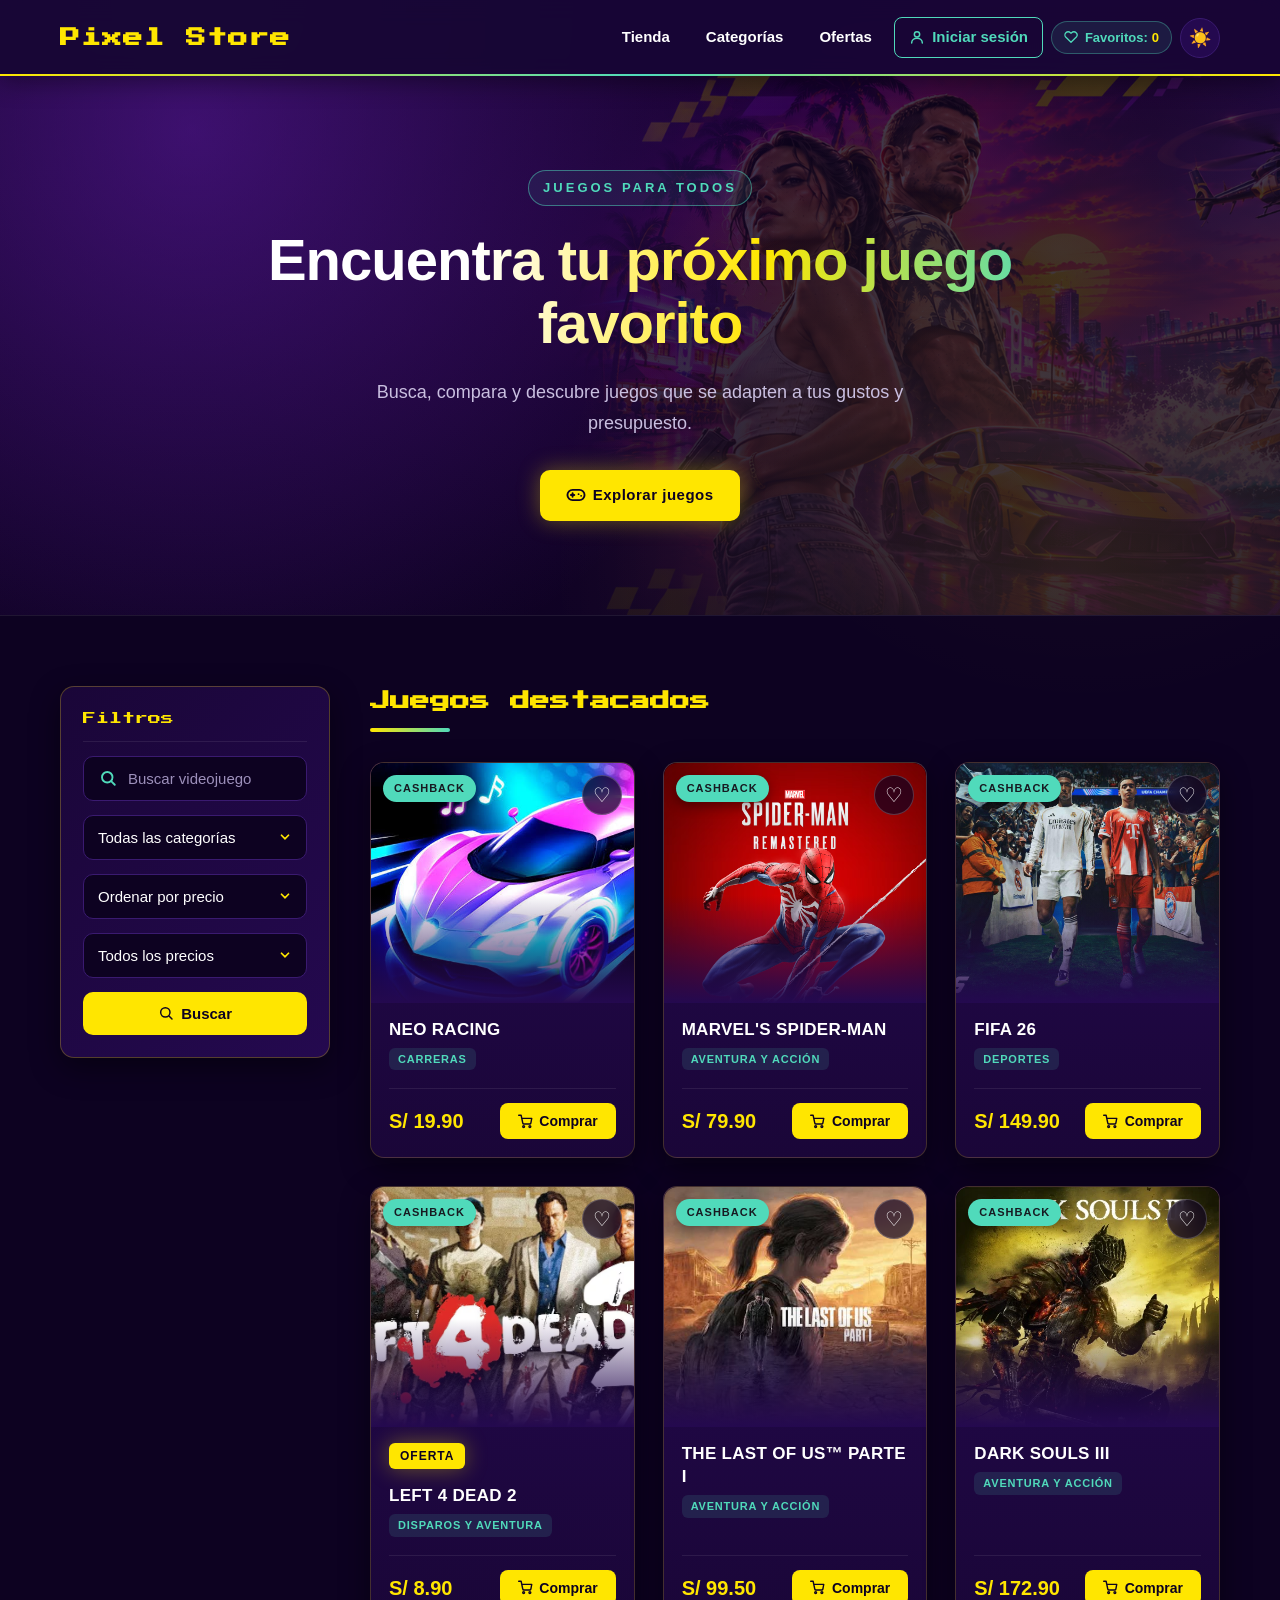
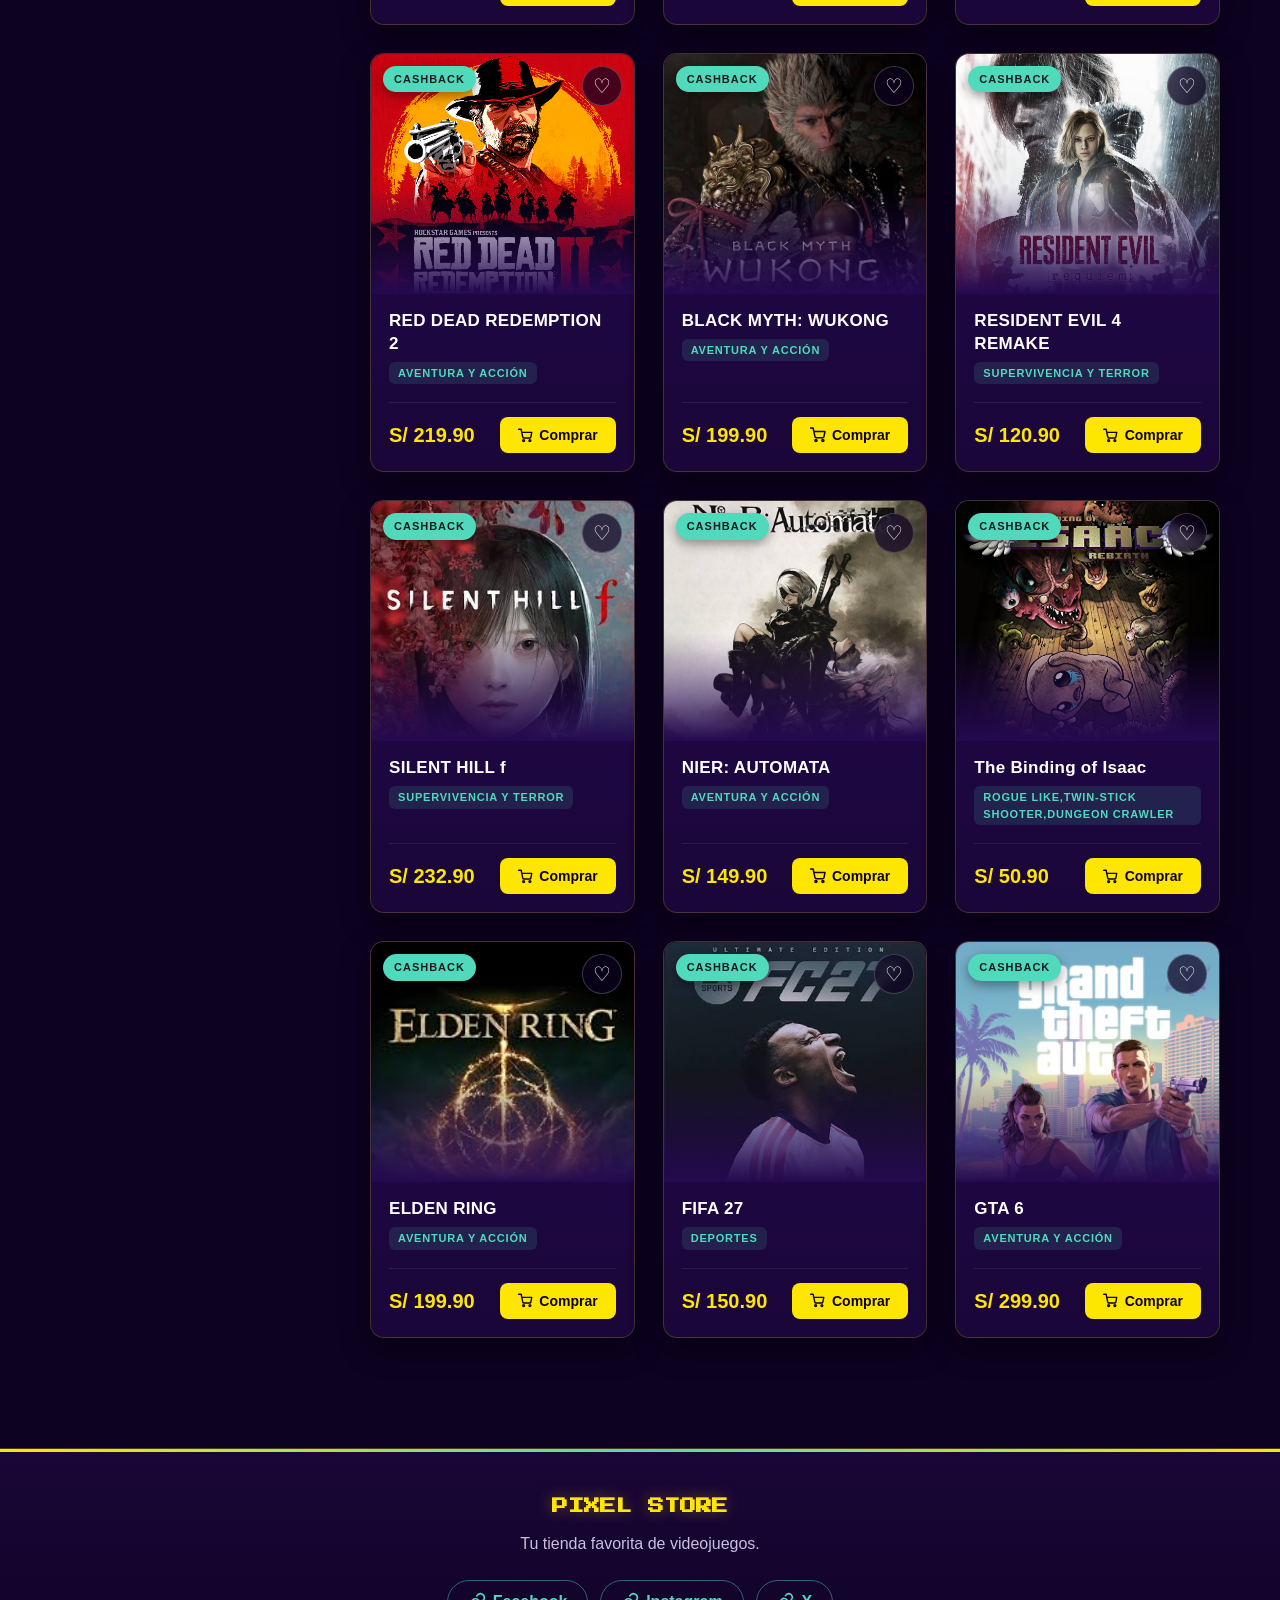
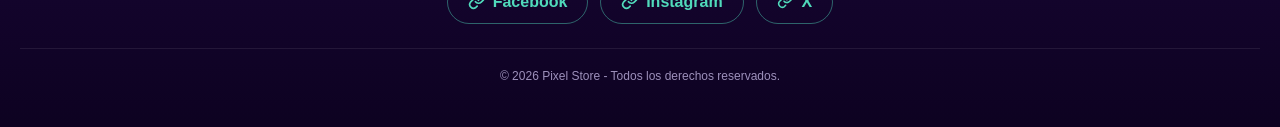
==== commit a04ccc7d: "Add files via upload" ====
--- a/index.html
+++ b/index.html
@@ -4,17 +4,9 @@
 <head>
     <meta charset="UTF-8">
     <meta name="viewport" content="width=device-width, initial-scale=1.0">
-
-    <!-- TITULO DEL PROYECTO -->
     <title>Pixel Store</title>
-
-    <!-- FUENTE ARCADE (Google Fonts) -->
     <link href="https://fonts.googleapis.com/css2?family=Press+Start+2P&display=swap" rel="stylesheet">
-
-    <!-- VINCULO AL ARCHIVO DE ESTILOS -->
     <link rel="stylesheet" href="estilos-simple.css">
-
-    <!-- MODO OSCURO / CLARO (va aquí para que no parpadee) -->
     <script src="tema.js"></script>
 </head>
 
@@ -22,81 +14,58 @@
 
 <!-- MENU PRINCIPAL -->
 <header class="encabezado">
-
-    <!-- NOMBRE DE LA TIENDA -->
     <h1 class="logo">Pixel Store</h1>
     
-     <!-- Boton de menu para celulares-->
+    <!-- Boton de menu para celulares-->
     <button type="button" class="menu-toggle" id="menu-toggle">☰</button>
 
-    <!-- OPCIONES DEL MENU -->
-    <div class="nav-links" id="nav-links"><div>
-    
-<nav class="menu">
-    <a href="index.html">Tienda</a>
-    <a href="categorias.html">Categorías</a>
-    <a href="ofertas.html">Ofertas</a>
-    
-    <!-- BOTÓN PARA INICIAR SESIÓN (se oculta al loguearse) -->
-    <a href="#" id="abrir-sesion">Iniciar sesión</a>
-    <span class="contador-fav">Favoritos: <span id="total-fav">0</span></span>
-
-    <!-- BOTÓN MODO OSCURO / CLARO -->
-    <button type="button" class="boton-tema" id="boton-tema" aria-label="Cambiar entre modo oscuro y claro">☀️</button>
-    
-    <!-- NUEVO: MENÚ DE USUARIO (oculto por defecto) -->
-    <div id="menu-usuario" style="display: none; align-items: center; gap: 15px;">
-        <!-- Este enlace lleva al perfil -->
-        <a href="perfil.html" id="enlace-perfil" style="color: #FFD700; text-decoration: none; font-weight: bold;">
-            Hola, <span id="nombre-usuario">Usuario</span>
-        </a>
-        <a href="#" id="cerrar-sesion-usuario" style="color: white; text-decoration: none;">(Salir)</a>
-    </div>
-</nav>
-
+    <!-- OPCIONES DEL MENU (CORREGIDO) -->
+    <div class="nav-links" id="nav-links">
+        <nav class="menu">
+            <a href="index.html">Tienda</a>
+            <a href="categorias.html">Categorías</a>
+            <a href="ofertas.html">Ofertas</a>
+            
+            <!-- BOTÓN PARA INICIAR SESIÓN -->
+            <a href="#" id="abrir-sesion">Iniciar sesión</a>
+            <span class="contador-fav">Favoritos: <span id="total-fav">0</span></span>
+
+            <!-- BOTÓN MODO OSCURO / CLARO -->
+            <button type="button" class="boton-tema" id="boton-tema" aria-label="Cambiar entre modo oscuro y claro">☀️</button>
+            
+            <!-- MENÚ DE USUARIO -->
+            <div id="menu-usuario" style="display: none; align-items: center; gap: 15px;">
+                <a href="perfil.html" id="enlace-perfil" style="color: #FFD700; text-decoration: none; font-weight: bold;">
+                    Hola, <span id="nombre-usuario">Usuario</span>
+                </a>
+                <a href="#" id="cerrar-sesion-usuario" style="color: white; text-decoration: none;">(Salir)</a>
+            </div>
+        </nav>
+    </div>
 </header>
 
 <!-- PORTADA PRINCIPAL -->
 <section class="portada">
-
-    <!-- IMAGEN DE FONDO -->
     <div class="imagen-portada">
-    <img src="gta6-banner.png" alt="Promoción de GTA VI">
-    </div>
-
-    <!-- CAPA OSCURA DE SOBREPOSICIÓN (OPCIONAL, MEJORA LECTURA DEL TEXTO) -->
+        <img src="gta6-banner.png" alt="Promoción de GTA VI">
+    </div>
     <div class="capa-oscura"></div>
-
-    <!-- TEXTO DE LA PORTADA -->
     <div class="contenido-portada">
         <p class="destacado">Juegos para todos</p>
         <h2>Encuentra tu próximo juego favorito</h2>
-        <p>
-            Busca, compara y descubre juegos que se adapten
-            a tus gustos y presupuesto.
-        </p>
+        <p>Busca, compara y descubre juegos que se adapten a tus gustos y presupuesto.</p>
         <a href="#juegos" class="boton">Explorar juegos</a>
     </div>
-
 </section>
-
 
 <!-- SECCION DE JUEGOS -->
 <section class="seccion-juegos" id="juegos">
-
     <h2>Juegos destacados</h2>
 
     <!-- BUSCADOR Y FILTROS -->
     <div class="buscador-filtros">
-
-        <!-- BUSCADOR -->
-        <input
-            type="text"
-            id="buscador"
-            placeholder="Buscar videojuego"
-        >
-
-        <!-- FILTRO DE CATEGORIAS -->
+        <input type="text" id="buscador" placeholder="Buscar videojuego">
+
         <select id="filtro-categorias">
             <option value="">Todas las categorías</option>
             <option value="carreras">Carreras</option>
@@ -106,15 +75,14 @@
             <option value="accion">Acción</option>
             <option value="terror">Terror</option>
         </select>
-        
-        <!-- FILTRO DE ORDEN POR PRECIO -->
-         <select id="ordenar-precio" onchange="ordenarPrecio(this.value)">
+
+        <!-- FILTRO DE ORDEN POR PRECIO (Corregido para llamar a ordenarJuegos) -->
+        <select id="ordenar-precio" onchange="ordenarJuegos(this.value)">
             <option value="">Ordenar por precio</option>
-            <option value="asc">Menor a mayor</option>
-            <option value="desc">Mayor a menor</option>
+            <option value="menor">Menor a mayor</option>
+            <option value="mayor">Mayor a menor</option>
         </select>
 
-        <!-- FILTRO DE PRECIO -->
         <select id="filtro-precio">
             <option value="">Todos los precios</option>
             <option value="0-50">S/ 0 - S/ 50</option>
@@ -123,284 +91,238 @@
             <option value="201-300">S/ 201 - S/ 300</option>
         </select>
 
-        <button type="button" class="boton-buscar">
-            Buscar
-        </button>
-
+        <button type="button" class="boton-buscar">Buscar</button>
     </div>
 
     <!-- LISTA DE JUEGOS -->
     <div class="lista-juegos">
-
         <!-- PRIMER JUEGO -->
         <div class="tarjeta-juego" data-id="neo-racing">
-
             <div class="imagen-juego">
                 <img src="neo-racing.jpeg.jpeg" alt="Portada de Neo Racing">
                 <span style="position: relative; top: -14px; background-color: #50dabb; color: #171a21; padding: 7px; font-weight: bold;">CASHBACK </span>
             </div>
-
             <h3><a href="juego.html?id=neo-racing">NEO RACING</a></h3>
             <button type="button" class="btn-fav">♡</button>
             <p>CARRERAS</p>
-
             <div class="compra">
                 <span>S/ 19.90</span>
                 <button type="button">Comprar</button>
             </div>
-
         </div>
 
         <!-- SEGUNDO JUEGO -->
         <div class="tarjeta-juego" data-id="spider-man">
-
             <div class="imagen-juego">
                 <img src="MARVEL.jpeg.JPG" alt="Portada de Marvel's Spider-Man">
                 <span style="position: relative; top: -14px; background-color: #50dabb; color: #171a21; padding: 7px; font-weight: bold;">CASHBACK </span>
             </div>
-
             <h3><a href="juego.html?id=spider-man">MARVEL'S SPIDER-MAN</a></h3>
             <button type="button" class="btn-fav">♡</button>
             <p>AVENTURA Y ACCIÓN</p>
-
             <div class="compra">
                 <span>S/ 79.90</span>
                 <button type="button">Comprar</button>
             </div>
-
         </div>
 
         <!-- TERCER JUEGO -->
         <div class="tarjeta-juego" data-id="fifa-26">
-
             <div class="imagen-juego">
                 <img src="FIFA26.jpg" alt="Portada de FIFA 26">
                 <span style="position: relative; top: -14px; background-color: #50dabb; color: #171a21; padding: 7px; font-weight: bold;">CASHBACK </span>
             </div>
-
             <h3><a href="juego.html?id=fifa-26">FIFA 26</a></h3>
             <button type="button" class="btn-fav">♡</button>
             <p>DEPORTES</p>
-
             <div class="compra">
                 <span>S/ 149.90</span>
                 <button type="button">Comprar</button>
             </div>
-
         </div>
 
         <!-- CUARTO JUEGO -->
         <div class="tarjeta-juego" data-id="left-4-dead-2">
-
             <div class="imagen-juego">
                 <img src="LEFT.jpeg" alt="Portada de Left 4 Dead 2">
                 <span style="position: relative; top: -14px; background-color: #50dabb; color: #171a21; padding: 7px; font-weight: bold;">CASHBACK </span>
             </div>
-
             <span class="etiqueta-oferta">OFERTA</span>
-
             <h3><a href="juego.html?id=left-4-dead-2">LEFT 4 DEAD 2</a></h3>
             <button type="button" class="btn-fav">♡</button>
             <p>DISPAROS Y AVENTURA</p>
-
             <div class="compra">
                 <span>S/ 8.90</span>
                 <button type="button">Comprar</button>
             </div>
-
         </div>
 
         <!-- QUINTO JUEGO -->
         <div class="tarjeta-juego" data-id="the-last-of-us">
-
             <div class="imagen-juego">
                 <img src="the last of us.jpeg" alt="Portada de The Last of Us">
                 <span style="position: relative; top: -14px; background-color: #50dabb; color: #171a21; padding: 7px; font-weight: bold;">CASHBACK </span>
             </div>
-
             <h3><a href="juego.html?id=the-last-of-us">THE LAST OF US™ PARTE I</a></h3>
             <button type="button" class="btn-fav">♡</button>
             <p>AVENTURA Y ACCIÓN</p>
-
             <div class="compra">
                 <span>S/ 99.50</span>
                 <button type="button">Comprar</button>
             </div>
-
         </div>
 
         <!-- SEXTO JUEGO -->
         <div class="tarjeta-juego" data-id="dark-souls-3">
-
             <div class="imagen-juego">
                 <img src="DarkSoulsIII.jpeg" alt="Portada de Dark Souls III">
                 <span style="position: relative; top: -14px; background-color: #50dabb; color: #171a21; padding: 7px; font-weight: bold;">CASHBACK </span>
             </div>
-
             <h3><a href="juego.html?id=dark-souls-3">DARK SOULS III</a></h3>
             <button type="button" class="btn-fav">♡</button>
             <p>AVENTURA Y ACCIÓN</p>
-
             <div class="compra">
                 <span>S/ 172.90</span>
                 <button type="button">Comprar</button>
             </div>
-
         </div>
 
         <!-- SEPTIMO JUEGO -->
         <div class="tarjeta-juego" data-id="red-dead-redemption-2">
-
             <div class="imagen-juego">
                 <img src="red dead.jpeg" alt="Portada de Red Dead Redemption 2">
                 <span style="position: relative; top: -14px; background-color: #50dabb; color: #171a21; padding: 7px; font-weight: bold;">CASHBACK </span>
             </div>
-
             <h3><a href="juego.html?id=red-dead-redemption-2">RED DEAD REDEMPTION 2</a></h3>
             <button type="button" class="btn-fav">♡</button>
             <p>AVENTURA Y ACCIÓN</p>
-
             <div class="compra">
                 <span>S/ 219.90</span>
                 <button type="button">Comprar</button>
             </div>
-
         </div>
 
         <!-- OCTAVO JUEGO -->
         <div class="tarjeta-juego" data-id="black-myth-wukong">
-
             <div class="imagen-juego">
                 <img src="black myth wukong.jpeg" alt="Portada de Black Myth Wukong">
                 <span style="position: relative; top: -14px; background-color: #50dabb; color: #171a21; padding: 7px; font-weight: bold;">CASHBACK </span>
             </div>
-
             <h3><a href="juego.html?id=black-myth-wukong">BLACK MYTH: WUKONG</a></h3>
             <button type="button" class="btn-fav">♡</button>
             <p>AVENTURA Y ACCIÓN</p>
-
             <div class="compra">
                 <span>S/ 199.90</span>
                 <button type="button">Comprar</button>
             </div>
-
         </div>
 
         <!-- NOVENO JUEGO -->
         <div class="tarjeta-juego" data-id="resident-evil-Requiem">
-
             <div class="imagen-juego">
                 <img src="resident evil.jpeg" alt="Portada de Resident Evil 4 Remake">
                 <span style="position: relative; top: -14px; background-color: #50dabb; color: #171a21; padding: 7px; font-weight: bold;">CASHBACK </span>
             </div>
-
             <h3><a href="juego.html?id=resident-evil-4">RESIDENT EVIL 4 REMAKE</a></h3>
             <button type="button" class="btn-fav">♡</button>
             <p>SUPERVIVENCIA Y TERROR</p>
-
             <div class="compra">
                 <span>S/ 120.90</span>
                 <button type="button">Comprar</button>
             </div>
-
-        </div>
-
-        <!-- === TARJETA SILENT HILL === -->
-<div class="tarjeta-juego" data-id="silent-hill-f">
-    <div class="imagen-juego">
-        <img src="Silent hill f.jpeg" alt="Portada de Silent Hill f">
-                <span style="position: relative; top: -14px; background-color: #50dabb; color: #171a21; padding: 7px; font-weight: bold;">CASHBACK </span>
-    </div>
-    <h3><a href="juego.html?id=silent-hill-f">SILENT HILL f</a></h3>
-    <button type="button" class="btn-fav">♡</button>
-    <p>SUPERVIVENCIA Y TERROR</p>
-    <div class="compra">
-        <span>S/ 232.90</span>
-        <button type="button">Comprar</button>
-    </div>
-</div> 
-
-
-<!-- TARJETA NIER: AUTOMATA -->
-<div class="tarjeta-juego" data-id="nier-automata">
-    <div class="imagen-juego">
-        <img src="nier_automata.jpeg" alt="Portada de Nier Automata">
-        <span style="position: relative; top: -14px; background-color: #50dabb; color: #171a21; padding: 7px; font-weight: bold;">CASHBACK </span>
-    </div>
-    <h3><a href="juego.html?id=nier-automata">NIER: AUTOMATA</a></h3>
-    <button type="button" class="btn-fav">♡</button>
-    <p>AVENTURA Y ACCIÓN</p>
-    <div class="compra">
-        <span>S/ 149.90</span>
-        <button type="button">Comprar</button>
-    </div>
-</div> 
-
-<!-- TARJETA The Binding of Isaac -->
-<div class="tarjeta-juego" data-id="binding-of-isaac">
-    <div class="imagen-juego">
-        <img src="isaac.jpeg" alt="Portada de The Binding of Isaac">
-        <span style="position: relative; top: -14px; background-color: #50dabb; color: #171a21; padding: 7px; font-weight: bold;">CASHBACK </span>
-    </div>
-    <h3><a href="juego.html?id=binding-of-isaac">The Binding of Isaac</a></h3>
-    <button type="button" class="btn-fav">♡</button>
-    <p>Rogue like,Twin-stick Shooter,Dungeon Crawler</p>
-    <div class="compra">
-        <span>S/ 50.90</span>
-        <button type="button">Comprar</button>
-    </div>
-</div> 
-
-<!-- TARJETA ELDEN RING -->
-<div class="tarjeta-juego" data-id="elden-ring">
-    <div class="imagen-juego">
-        <img src="elden-ring.jpeg" alt="Portada de Elden Ring">
-                <span style="position: relative; top: -14px; background-color: #50dabb; color: #171a21; padding: 7px; font-weight: bold;">CASHBACK </span>
-    </div>
-
-    <h3><a href="juego.html?id=elden-ring">ELDEN RING</a></h3>
-    <button type="button" class="btn-fav">♡</button>
-    <p>AVENTURA Y ACCIÓN</p>
-
-    <div class="compra">
-        <span>S/ 199.90</span>
-        <button type="button">Comprar</button>
-    </div>
-</div>
-<!-- TARJETA FIFA 27 -->
-<div class="tarjeta-juego">
-    <div class="imagen-juego">
-        <img src="fifa-27.jpeg" alt="Portada de FIFA 27">
-        <span style="position: relative; top: -14px; background-color: #50dabb; color: #171a21; padding: 7px; font-weight: bold;">CASHBACK </span>
-    </div>
-    <h3>FIFA 27</h3>
-    <button type="button" class="btn-fav">♡</button>
-    <p>DEPORTES</p>
-    <div class="compra">
-        <span>S/ 150.90</span>
-        <button type="button">Comprar</button>
-    </div>
-</div>
-<!-- TARJETA DE GTA 6-->
-<div class="tarjeta-juego">
-    <div class="imagen-juego">
-        <img src="gta-6.jpeg" alt="Portada de GTA 6">
-        <span style="position: relative; top: -14px; background-color: #50dabb; color: #171a21; padding: 7px; font-weight: bold;">CASHBACK </span>
-    </div>
-    <h3>GTA 6</h3>
-    <button type="button" class="btn-fav">♡</button>
-    <p>AVENTURA Y ACCIÓN</p>
-    <div class="compra">
-        <span>S/ 299.90</span>
-        <button type="button">Comprar</button>
-    </div>
-</div>
-
-    </div>
-    <!-- FIN LISTA DE JUEGOS -->
-
+        </div>
+
+        <!-- TARJETA SILENT HILL -->
+        <div class="tarjeta-juego" data-id="silent-hill-f">
+            <div class="imagen-juego">
+                <img src="Silent hill f.jpeg" alt="Portada de Silent Hill f">
+                <span style="position: relative; top: -14px; background-color: #50dabb; color: #171a21; padding: 7px; font-weight: bold;">CASHBACK </span>
+            </div>
+            <h3><a href="juego.html?id=silent-hill-f">SILENT HILL f</a></h3>
+            <button type="button" class="btn-fav">♡</button>
+            <p>SUPERVIVENCIA Y TERROR</p>
+            <div class="compra">
+                <span>S/ 232.90</span>
+                <button type="button">Comprar</button>
+            </div>
+        </div> 
+
+        <!-- TARJETA NIER: AUTOMATA -->
+        <div class="tarjeta-juego" data-id="nier-automata">
+            <div class="imagen-juego">
+                <img src="nier_automata.jpeg" alt="Portada de Nier Automata">
+                <span style="position: relative; top: -14px; background-color: #50dabb; color: #171a21; padding: 7px; font-weight: bold;">CASHBACK </span>
+            </div>
+            <h3><a href="juego.html?id=nier-automata">NIER: AUTOMATA</a></h3>
+            <button type="button" class="btn-fav">♡</button>
+            <p>AVENTURA Y ACCIÓN</p>
+            <div class="compra">
+                <span>S/ 149.90</span>
+                <button type="button">Comprar</button>
+            </div>
+        </div> 
+
+        <!-- TARJETA The Binding of Isaac -->
+        <div class="tarjeta-juego" data-id="binding-of-isaac">
+            <div class="imagen-juego">
+                <img src="isaac.jpeg" alt="Portada de The Binding of Isaac">
+                <span style="position: relative; top: -14px; background-color: #50dabb; color: #171a21; padding: 7px; font-weight: bold;">CASHBACK </span>
+            </div>
+            <h3><a href="juego.html?id=binding-of-isaac">The Binding of Isaac</a></h3>
+            <button type="button" class="btn-fav">♡</button>
+            <p>Rogue like,Twin-stick Shooter,Dungeon Crawler</p>
+            <div class="compra">
+                <span>S/ 50.90</span>
+                <button type="button">Comprar</button>
+            </div>
+        </div> 
+
+        <!-- TARJETA ELDEN RING -->
+        <div class="tarjeta-juego" data-id="elden-ring">
+            <div class="imagen-juego">
+                <img src="elden-ring.jpeg" alt="Portada de Elden Ring">
+                <span style="position: relative; top: -14px; background-color: #50dabb; color: #171a21; padding: 7px; font-weight: bold;">CASHBACK </span>
+            </div>
+            <h3><a href="juego.html?id=elden-ring">ELDEN RING</a></h3>
+            <button type="button" class="btn-fav">♡</button>
+            <p>AVENTURA Y ACCIÓN</p>
+            <div class="compra">
+                <span>S/ 199.90</span>
+                <button type="button">Comprar</button>
+            </div>
+        </div>
+        
+        <!-- TARJETA FIFA 27 -->
+        <div class="tarjeta-juego">
+            <div class="imagen-juego">
+                <img src="fifa-27.jpeg" alt="Portada de FIFA 27">
+                <span style="position: relative; top: -14px; background-color: #50dabb; color: #171a21; padding: 7px; font-weight: bold;">CASHBACK </span>
+            </div>
+            <h3>FIFA 27</h3>
+            <button type="button" class="btn-fav">♡</button>
+            <p>DEPORTES</p>
+            <div class="compra">
+                <span>S/ 150.90</span>
+                <button type="button">Comprar</button>
+            </div>
+        </div>
+        
+        <!-- TARJETA DE GTA 6-->
+        <div class="tarjeta-juego">
+            <div class="imagen-juego">
+                <img src="gta-6.jpeg" alt="Portada de GTA 6">
+                <span style="position: relative; top: -14px; background-color: #50dabb; color: #171a21; padding: 7px; font-weight: bold;">CASHBACK </span>
+            </div>
+            <h3>GTA 6</h3>
+            <button type="button" class="btn-fav">♡</button>
+            <p>AVENTURA Y ACCIÓN</p>
+            <div class="compra">
+                <span>S/ 299.90</span>
+                <button type="button">Comprar</button>
+            </div>
+        </div>
+    </div>
 </section>
-<!-- FIN SECCION DE JUEGOS -->
 
 <!-- VENTANA DE INICIO DE SESION, REGISTRO Y RECUPERACION -->
 <div class="ventana-sesion" id="ventana-sesion">
@@ -472,41 +394,33 @@
         <p id="mensaje-sesion" class="mensaje-sesion"></p>
     </div>
 </div>
+
 <!-- FOOTER DE PIXEL STORE -->
 <footer class="footer">
-
     <h2>PIXEL STORE</h2>
-
     <p>Tu tienda favorita de videojuegos.</p>
-
     <div class="redes-sociales">
         <a href="https://facebook.com/" target="_blank">Facebook</a>
         <a href="https://instagram.com/" target="_blank">Instagram</a>
         <a href="https://x.com/" target="_blank">X</a>
     </div>
-
-    <p class="copyright">
-        © 2026 Pixel Store - Todos los derechos reservados.
-    </p>
-
+    <p class="copyright">© 2026 Pixel Store - Todos los derechos reservados.</p>
 </footer>
 
- <!-- BOTÓN IR ARRIBA -->
+<!-- BOTÓN IR ARRIBA (Movido aquí para que esté antes de los scripts) -->
 <button id="btn-ir-arriba" class="boton-arriba" onclick="irArriba()" title="Ir al inicio">
-    ↑
+↑
 </button>
- 
- <!-- LOGICA DE BUSQUEDA -->
+
+<!-- SCRIPTS -->
 <script src="busqueda.js"></script>
-<!-- LOGICA DEL INICIO DE SESION -->
 <script src="sesion.js"></script>
-<!-- ABRIR DETALLE DEL JUEGO AL HACER CLIC EN LA TARJETA -->
 <script src="tienda.js"></script>
-<!-- VENTANA DE PAGO CON YAPE -->
 <script src="pagos.js"></script>
 <script src="favoritos.js"></script>
+<script src="eventos.js"></script>
 <script src="menu.js"></script>
-
+<script src="ordenar.js"></script>
 
 </body>
 </html>
--- a/estilos-simple.css
+++ b/estilos-simple.css
@@ -2009,75 +2009,63 @@
    ESTILOS PARA EL MENÚ HAMBURGUESA (MÓVIL)
    ========================================= */
 
-/* 1. Estilo base del botón hamburguesa (oculto en PC) */
+/* Ocultar el botón hamburguesa en pantallas grandes (PC) */
 .menu-toggle {
     display: none;
-    background: transparent;
+    background: none;
     border: none;
-    color: white; /* Color de la línea */
+    color: white; /* Ajusta según el color de tu texto */
     font-size: 30px;
     cursor: pointer;
-    margin-right: 15px;
-}
-
-/* 2. El contenedor de los enlaces en PC */
-.nav-links {
-    display: flex;
-    align-items: center;
-}
-
-/* 3. LA MAGIA: Ajustes solo para celulares (pantallas menores a 768px) */
+}
+
+/* Estilos para celulares (pantallas menores a 768px) */
 @media (max-width: 768px) {
-    /* Mostramos el botón ≡ */
+    /* 1. Mostrar el botón hamburguesa */
     .menu-toggle {
         display: block;
     }
 
-    /* Ocultamos el menú de enlaces por defecto */
+    /* 2. Ocultar el menú de navegación por defecto */
     .nav-links {
-        display: none; 
-        flex-direction: column;
+        display: none;
         position: absolute;
-        top: 70px; /* Ajusta según la altura de tu header */
-        right: 0;
+        top: 60px; /* Ajusta esto a la altura de tu header */
+        left: 0;
         width: 100%;
-        background-color: #171a21; /* Fondo oscuro de tu tienda */
+        background-color: #171a21; /* Color de fondo de tu tienda */
+        z-index: 1000;
         padding: 20px 0;
-        z-index: 1000; /* Para que quede encima de la portada de GTA */
-        box-shadow: 0 4px 10px rgba(0,0,0,0.5);
-    }
-
-    /* Tu menú original (nav.menu) debe acomodarse en columna */
+        box-shadow: 0 4px 6px rgba(0,0,0,0.3);
+    }
+
+    /* 3. Cuando tenga la clase 'active', se muestra */
+    .nav-links.active {
+        display: block;
+    }
+
+    /* 4. Acomodar los enlaces en columna para celular */
     .nav-links .menu {
         display: flex;
         flex-direction: column;
         align-items: center;
         gap: 15px;
-        width: 100%;
-    }
-
-    /* Cuando JavaScript active el menú, se muestra */
-    .nav-links.active {
-        display: flex;
-    }
-}
-
-/* Estilos para el botón de ir arriba */
+    }
+}
 
 .boton-arriba {
-    position: fixed !important;
-    bottom: 20px !important;
-    right: 20px !important;
-    background-color: #FFD700 !important;
-    color: #000000 !important;
-    border: 2px solid #000000 !important;
-    border-radius: 50% !important;
-    width: 60px !important;
-    height: 60px !important;
-    font-size: 30px !important;
-    font-weight: bold !important;
-    cursor: pointer !important;
-    display: block !important; /* Forzamos a que sea visible */
-    z-index: 99999 !important;
-    box-shadow: 0px 4px 10px rgba(0,0,0,0.8) !important;
-}
+    position: fixed;
+    bottom: 20px;
+    right: 20px;
+    background-color: #FFD700;
+    color: #171a21;
+    border: none;
+    border-radius: 50%;
+    width: 50px;
+    height: 50px;
+    font-size: 24px;
+    cursor: pointer;
+    display: none; /* Oculto por defecto, JS lo muestra */
+    z-index: 9999;
+    box-shadow: 0px 4px 10px rgba(0,0,0,0.5);
+}
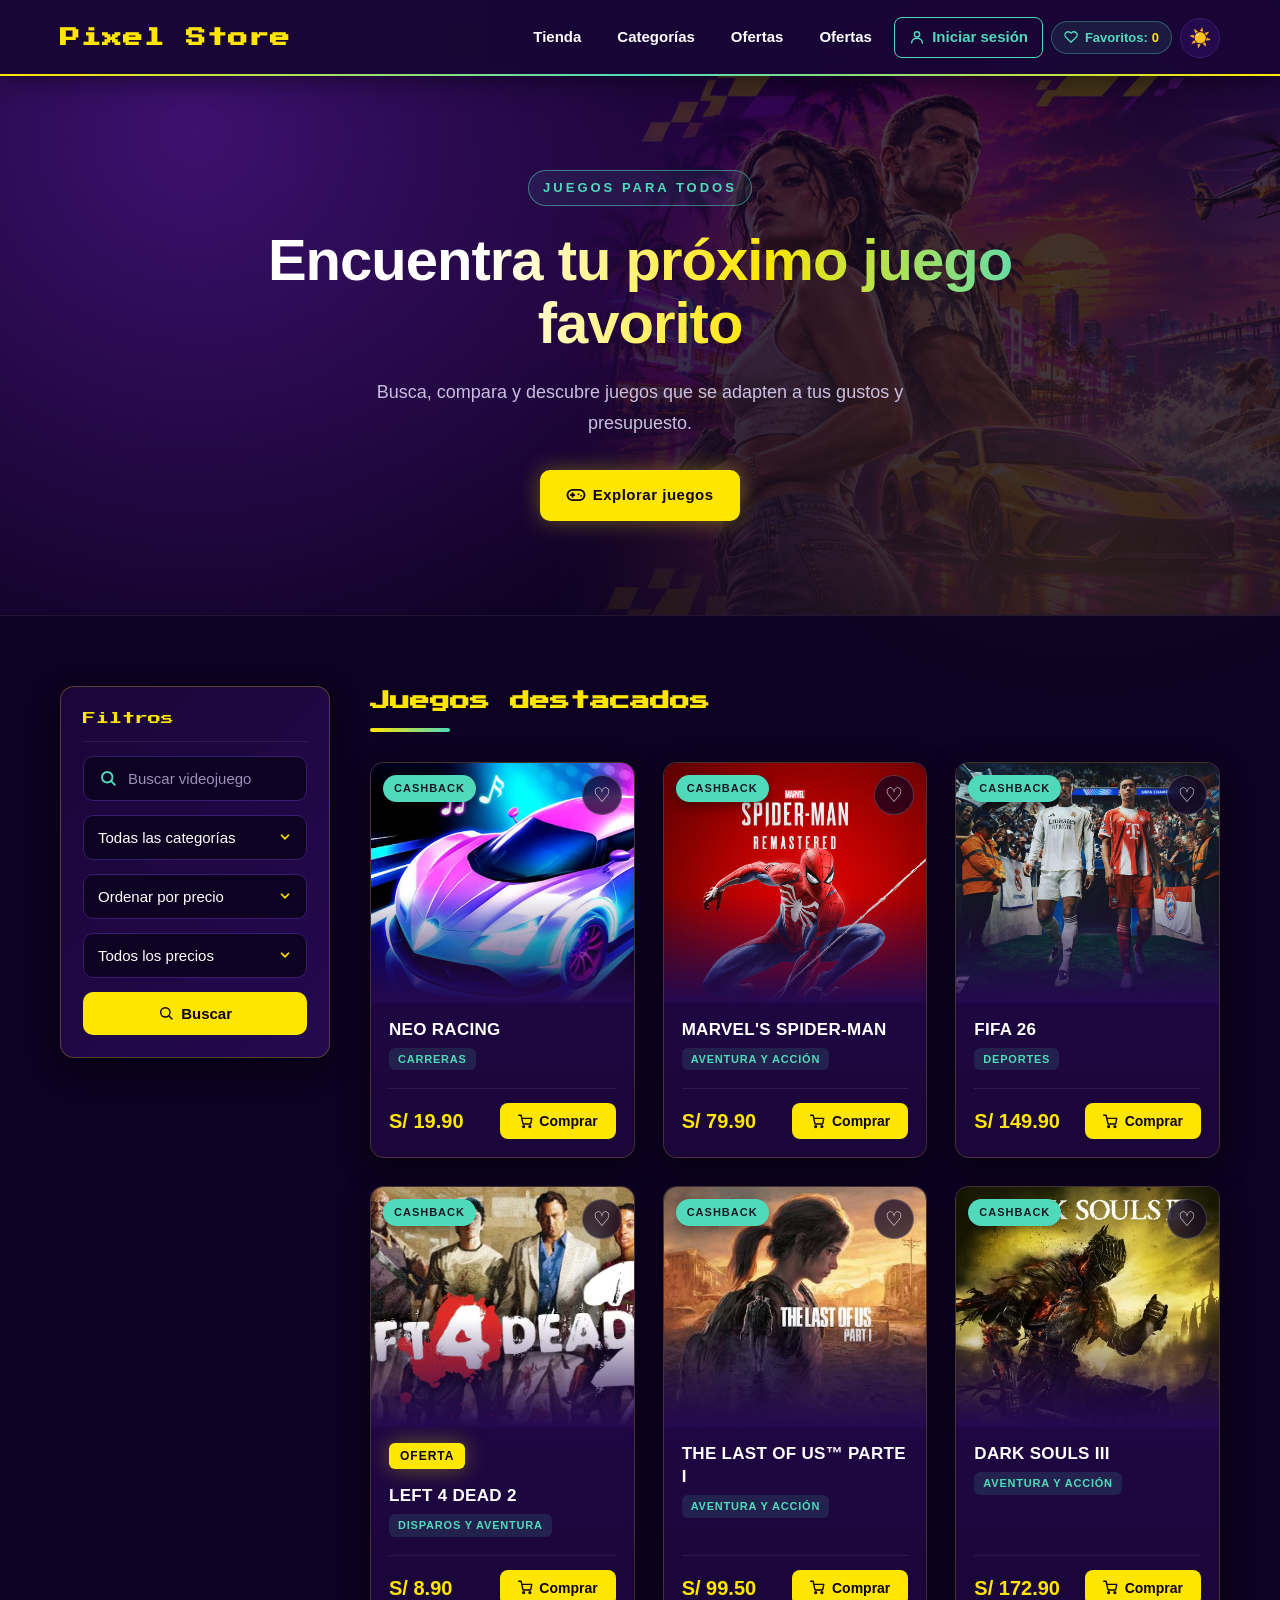
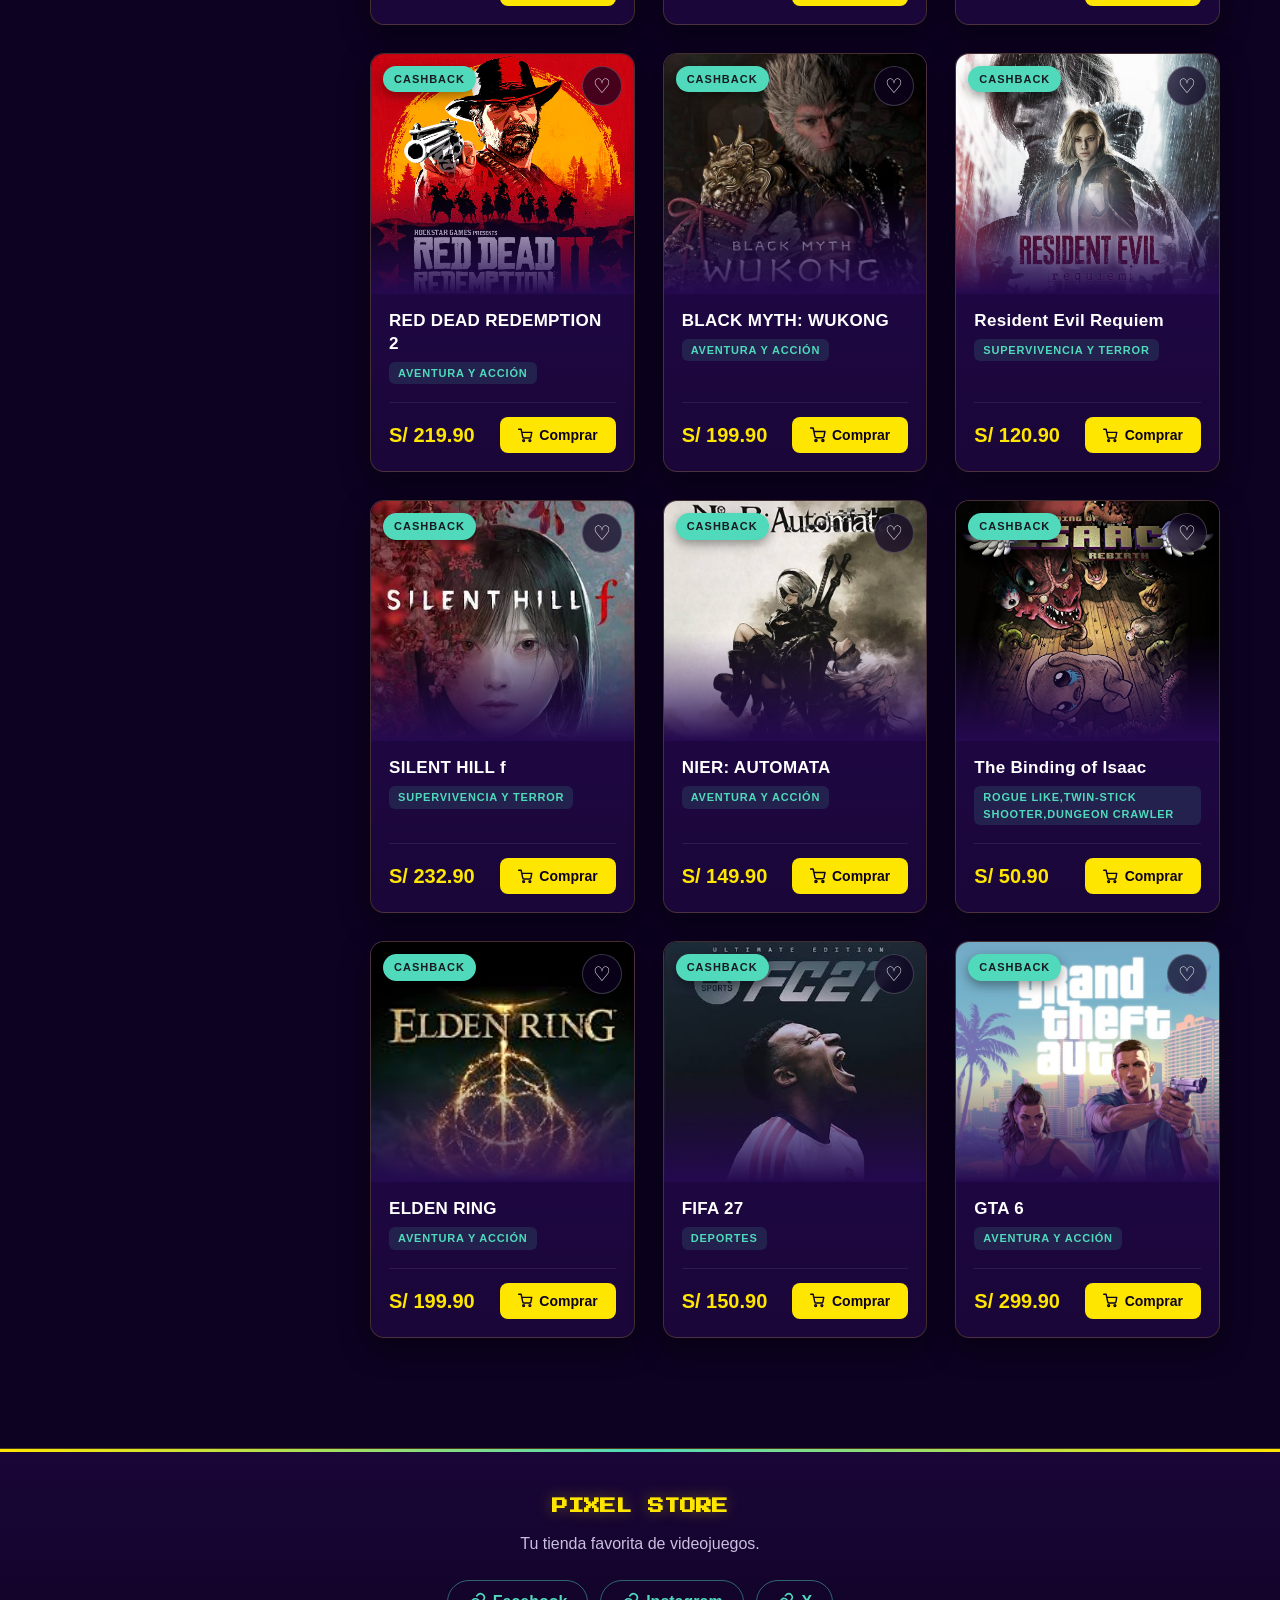
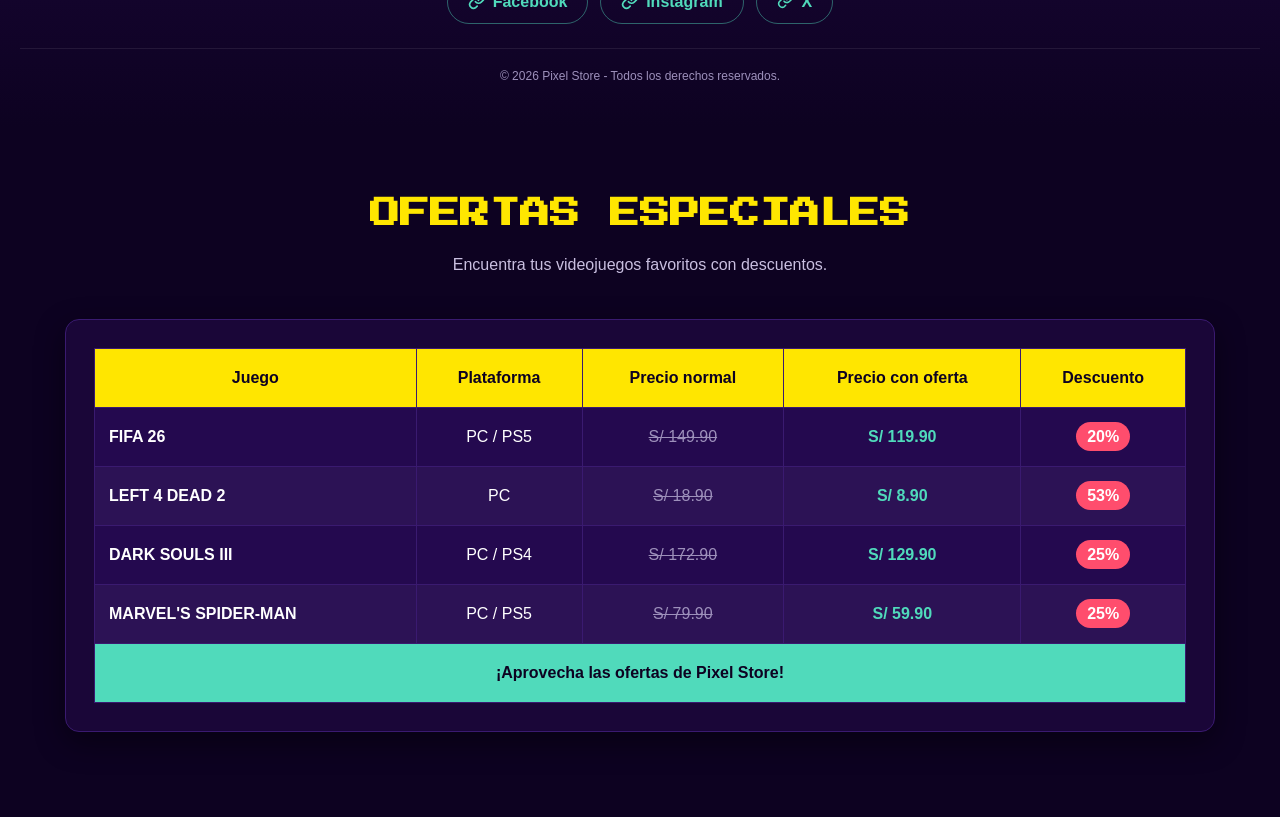
==== commit 3c1fd14c: "tabla de descuentos de algunos juegos arreglos de nombres agregacion de datos a los juegos" ====
--- a/index.html
+++ b/index.html
@@ -25,6 +25,7 @@
             <a href="index.html">Tienda</a>
             <a href="categorias.html">Categorías</a>
             <a href="ofertas.html">Ofertas</a>
+            <a href="#ofertas">Ofertas</a>
             
             <!-- BOTÓN PARA INICIAR SESIÓN -->
             <a href="#" id="abrir-sesion">Iniciar sesión</a>
@@ -76,7 +77,7 @@
             <option value="terror">Terror</option>
         </select>
 
-        <!-- FILTRO DE ORDEN POR PRECIO (Corregido para llamar a ordenarJuegos) -->
+        <!-- FILTRO DE ORDEN POR PRECIO -->
         <select id="ordenar-precio" onchange="ordenarJuegos(this.value)">
             <option value="">Ordenar por precio</option>
             <option value="menor">Menor a mayor</option>
@@ -218,12 +219,12 @@
         </div>
 
         <!-- NOVENO JUEGO -->
-        <div class="tarjeta-juego" data-id="resident-evil-Requiem">
-            <div class="imagen-juego">
-                <img src="resident evil.jpeg" alt="Portada de Resident Evil 4 Remake">
-                <span style="position: relative; top: -14px; background-color: #50dabb; color: #171a21; padding: 7px; font-weight: bold;">CASHBACK </span>
-            </div>
-            <h3><a href="juego.html?id=resident-evil-4">RESIDENT EVIL 4 REMAKE</a></h3>
+        <div class="tarjeta-juego" data-id="Resident Evil Requiem">
+            <div class="imagen-juego">
+                <img src="resident evil.jpeg" alt="Portada de Resident Evil Requiem">
+                <span style="position: relative; top: -14px; background-color: #50dabb; color: #171a21; padding: 7px; font-weight: bold;">CASHBACK </span>
+            </div>
+            <h3><a href="juego.html?id=Resident Evil Requiem">Resident Evil Requiem</a></h3>
             <button type="button" class="btn-fav">♡</button>
             <p>SUPERVIVENCIA Y TERROR</p>
             <div class="compra">
@@ -293,12 +294,12 @@
         </div>
         
         <!-- TARJETA FIFA 27 -->
-        <div class="tarjeta-juego">
+        <div class="tarjeta-juego" data-id="FIFA 27">
             <div class="imagen-juego">
                 <img src="fifa-27.jpeg" alt="Portada de FIFA 27">
                 <span style="position: relative; top: -14px; background-color: #50dabb; color: #171a21; padding: 7px; font-weight: bold;">CASHBACK </span>
             </div>
-            <h3>FIFA 27</h3>
+            <h3><a href="juego.html?id=FIFA 27">FIFA 27</a></h3>
             <button type="button" class="btn-fav">♡</button>
             <p>DEPORTES</p>
             <div class="compra">
@@ -308,12 +309,12 @@
         </div>
         
         <!-- TARJETA DE GTA 6-->
-        <div class="tarjeta-juego">
+        <div class="tarjeta-juego"data-id="GTA 6">
             <div class="imagen-juego">
                 <img src="gta-6.jpeg" alt="Portada de GTA 6">
                 <span style="position: relative; top: -14px; background-color: #50dabb; color: #171a21; padding: 7px; font-weight: bold;">CASHBACK </span>
             </div>
-            <h3>GTA 6</h3>
+            <h3><a href="juego.html?id=GTA 6">GTA 6</a></h3>
             <button type="button" class="btn-fav">♡</button>
             <p>AVENTURA Y ACCIÓN</p>
             <div class="compra">
@@ -412,6 +413,76 @@
 ↑
 </button>
 
+<!--0fertas-->
+<section id="ofertas" class="pagina-ofertas">
+
+    <div class="encabezado-ofertas">
+        <h2>OFERTAS ESPECIALES</h2>
+        <p>Encuentra tus videojuegos favoritos con descuentos.</p>
+    </div>
+
+    <div class="contenedor-tabla-ofertas">
+        <div class="tabla-scroll">
+            <table class="tabla-ofertas">
+
+                <thead>
+                    <tr>
+                        <th>Juego</th>
+                        <th>Plataforma</th>
+                        <th>Precio normal</th>
+                        <th>Precio con oferta</th>
+                        <th>Descuento</th>
+                    </tr>
+                </thead>
+
+                <tbody>
+                    <tr>
+                        <td class="nombre-juego">FIFA 26</td>
+                        <td>PC / PS5</td>
+                        <td class="precio-normal">S/ 149.90</td>
+                        <td class="precio-oferta">S/ 119.90</td>
+                        <td><spam class="etiqueta-descuento">20%</spam></td>
+                    </tr>
+
+                    <tr>
+                        <td class="nombre-juego">LEFT 4 DEAD 2</td>
+                        <td>PC</td>
+                        <td class="precio-normal">S/ 18.90</td>
+                        <td class="precio-oferta">S/ 8.90</td>
+                        <td><spam class="etiqueta-descuento">53%</spam></td>
+                    </tr>
+
+                    <tr>
+                        <td class="nombre-juego">DARK SOULS III</td>
+                        <td>PC / PS4</td>
+                        <td class="precio-normal">S/ 172.90</td>
+                        <td class="precio-oferta">S/ 129.90</td>
+                        <td><span class="etiqueta-descuento">25%</span></td>
+                    </tr>
+                     <tr>
+                            <td class="nombre-juego">MARVEL'S SPIDER-MAN</td>
+                            <td>PC / PS5</td>
+                            <td class="precio-normal">S/ 79.90</td>
+                            <td class="precio-oferta">S/ 59.90</td>
+                            <td><span class="etiqueta-descuento">25%</span></td>
+                    </tr>
+
+                </tbody>
+
+                <tfoot>
+                    <tr>
+                        <td colspan="5">
+                            ¡Aprovecha las ofertas de Pixel Store!
+                        </td>
+                    </tr>
+                </tfoot>
+
+            </table>
+        </div>
+    </div>
+
+</section>
+
 <!-- SCRIPTS -->
 <script src="busqueda.js"></script>
 <script src="sesion.js"></script>
--- a/estilos-simple.css
+++ b/estilos-simple.css
@@ -2065,7 +2065,152 @@
     height: 50px;
     font-size: 24px;
     cursor: pointer;
-    display: none; /* Oculto por defecto, JS lo muestra */
+    display: none; 
     z-index: 9999;
     box-shadow: 0px 4px 10px rgba(0,0,0,0.5);
-}+}
+
+/* ESTILOS DE LA PAGINA DE OFERTAS*/
+
+.pagina-ofertas {
+    width: min(1150px, 92%);
+    margin: auto;
+    padding: 65px 0 85px;
+    min-height: 65vh;
+}
+
+.encabezado-ofertas {
+    text-align: center;
+    margin-bottom: 42px;
+}
+
+.ofertas-etiqueta {
+    color: var(--turquesa);
+    font-family: var(--fuente-titulo);
+    font-size: 10px;
+    margin-bottom: 18px;
+}
+
+.encabezado-ofertas h2 {
+    color: var(--amarillo);
+    font-family: var(--fuente-titulo);
+    font-size: 30px;
+    margin-bottom: 16px;
+}
+
+.encabezado-ofertas p {
+    color: var(--texto-suave);
+}
+
+.contenedor-tabla-ofertas {
+    background: var(--panel);
+    border: 1px solid var(--borde);
+    border-radius: var(--radio);
+    padding: 28px;
+    box-shadow: var(--sombra);
+}
+
+.contenedor-tabla-ofertas h3 {
+    color: var(--turquesa);
+    margin-bottom: 8px;
+}
+
+.nota-tabla {
+    color: var(--texto-tenue);
+    font-size: 13px;
+    margin-bottom: 20px;
+}
+
+.tabla-scroll {
+    width: 100%;
+    overflow-x: auto;
+}
+
+.tabla-ofertas {
+    width: 100%;
+    min-width: 720px;
+    border-collapse: collapse;
+    text-align: center;
+    background: var(--panel-2);
+}
+
+.tabla-ofertas th,
+.tabla-ofertas td {
+    padding: 17px 14px;
+    border: 1px solid var(--borde);
+}
+
+.tabla-ofertas thead {
+    background: var(--amarillo);
+    color: var(--oscuro);
+}
+
+.tabla-ofertas tbody tr:nth-child(even) {
+    background: rgba(255,255,255,0.035);
+}
+
+.tabla-ofertas tbody tr:hover {
+    background: rgba(80,218,187,0.12);
+}
+
+.nombre-juego {
+    color: var(--blanco);
+    font-weight: bold;
+    text-align: left;
+}
+
+.precio-normal {
+    color: var(--texto-tenue);
+    text-decoration: line-through;
+}
+
+.precio-oferta {
+    color: var(--turquesa);
+    font-weight: bold;
+}
+
+.etiqueta-descuento {
+    background: var(--rojo);
+    color: white;
+    padding: 6px 11px;
+    border-radius: 20px;
+    font-weight: bold;
+}
+
+.tabla-ofertas tfoot {
+    background: var(--turquesa);
+    color: var(--oscuro);
+    font-weight: bold;
+}
+
+@media (max-width: 650px) {
+    .pagina-ofertas {
+        width: 94%;
+        padding: 42px 0;
+    }
+
+    .contenedor-tabla-ofertas {
+        padding: 18px 12px;
+    }
+
+    .encabezado-ofertas h2 {
+        font-size: 20px;
+    }
+}
+
+html.modo-claro .contenedor-tabla-ofertas {
+    background: white;
+    border-color: #d8cbea;
+}
+
+html.modo-claro .tabla-ofertas {
+    background: #f4effb;
+}
+
+html.modo-claro .tabla-ofertas tbody tr:nth-child(even) {
+    background: #eae2f5;
+}
+
+html.modo-claro .tabla-ofertas .nombre-juego {
+    color: #24143d;
+}
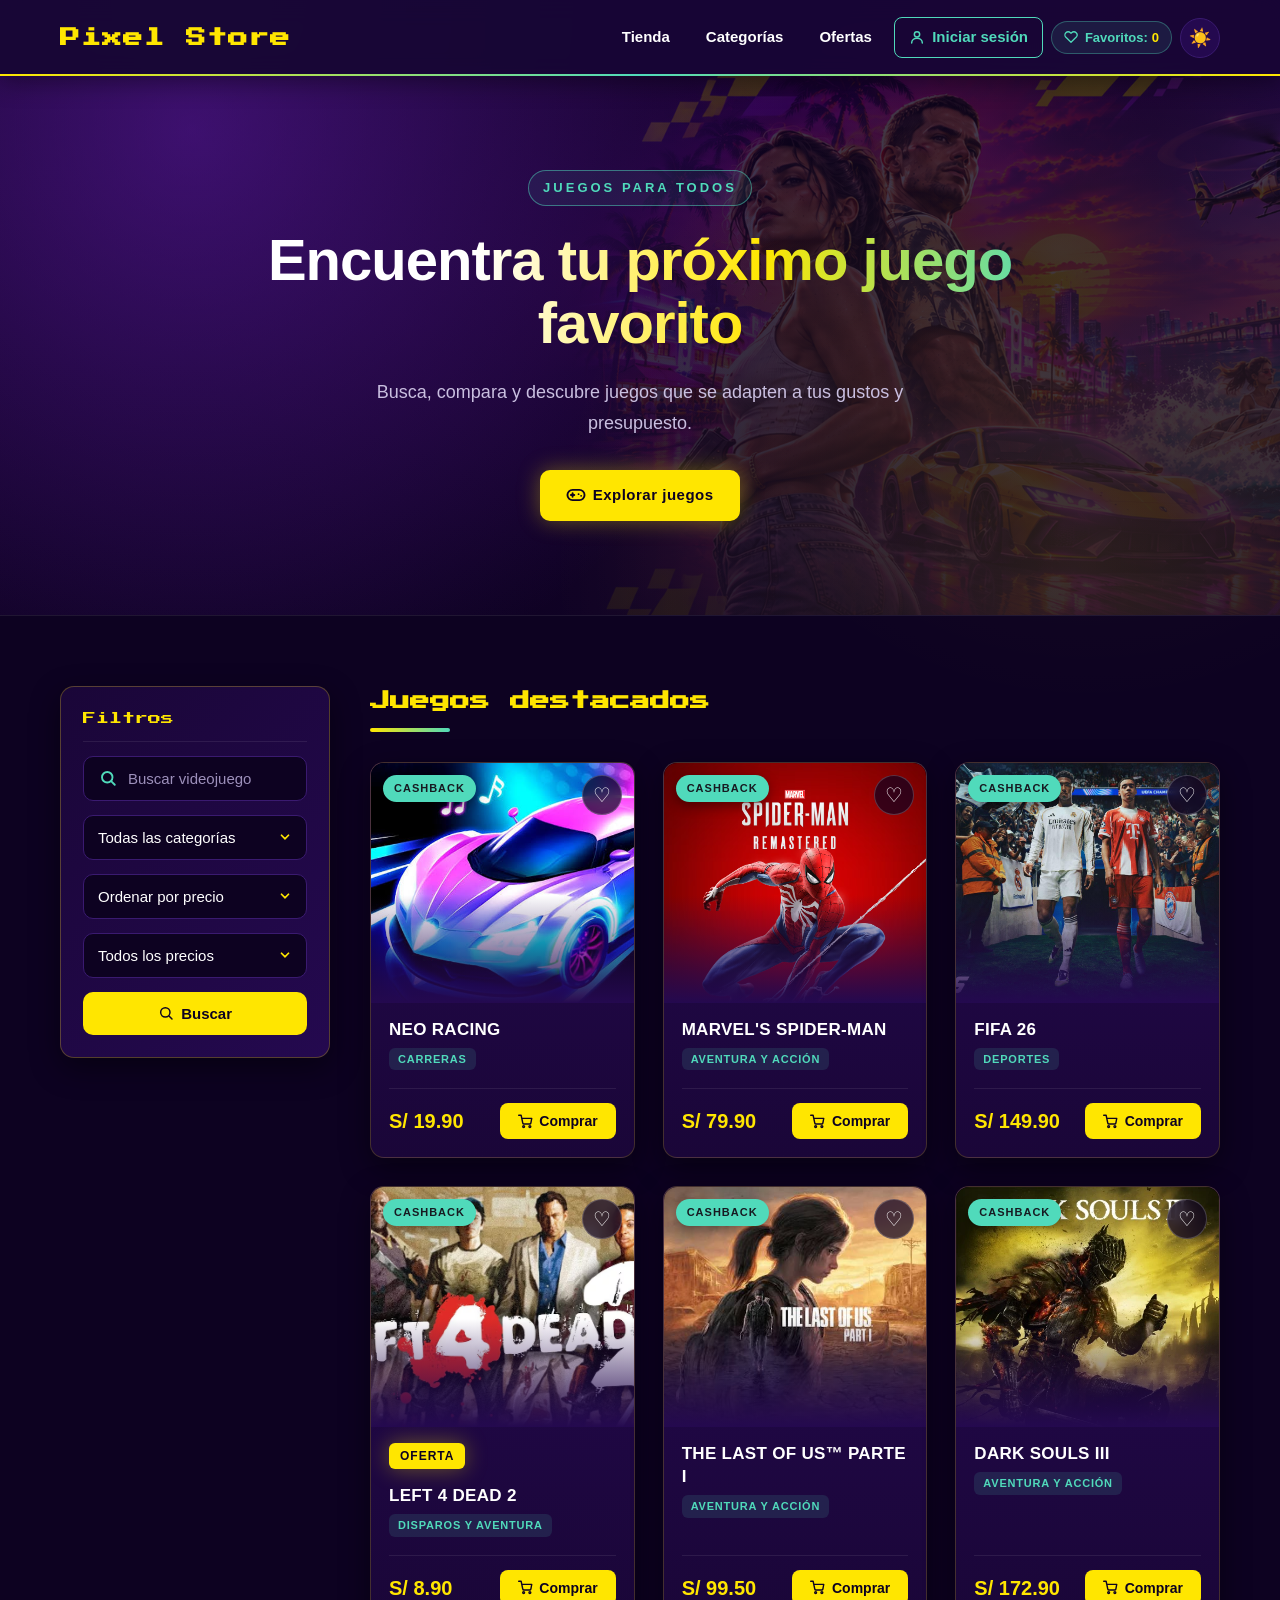
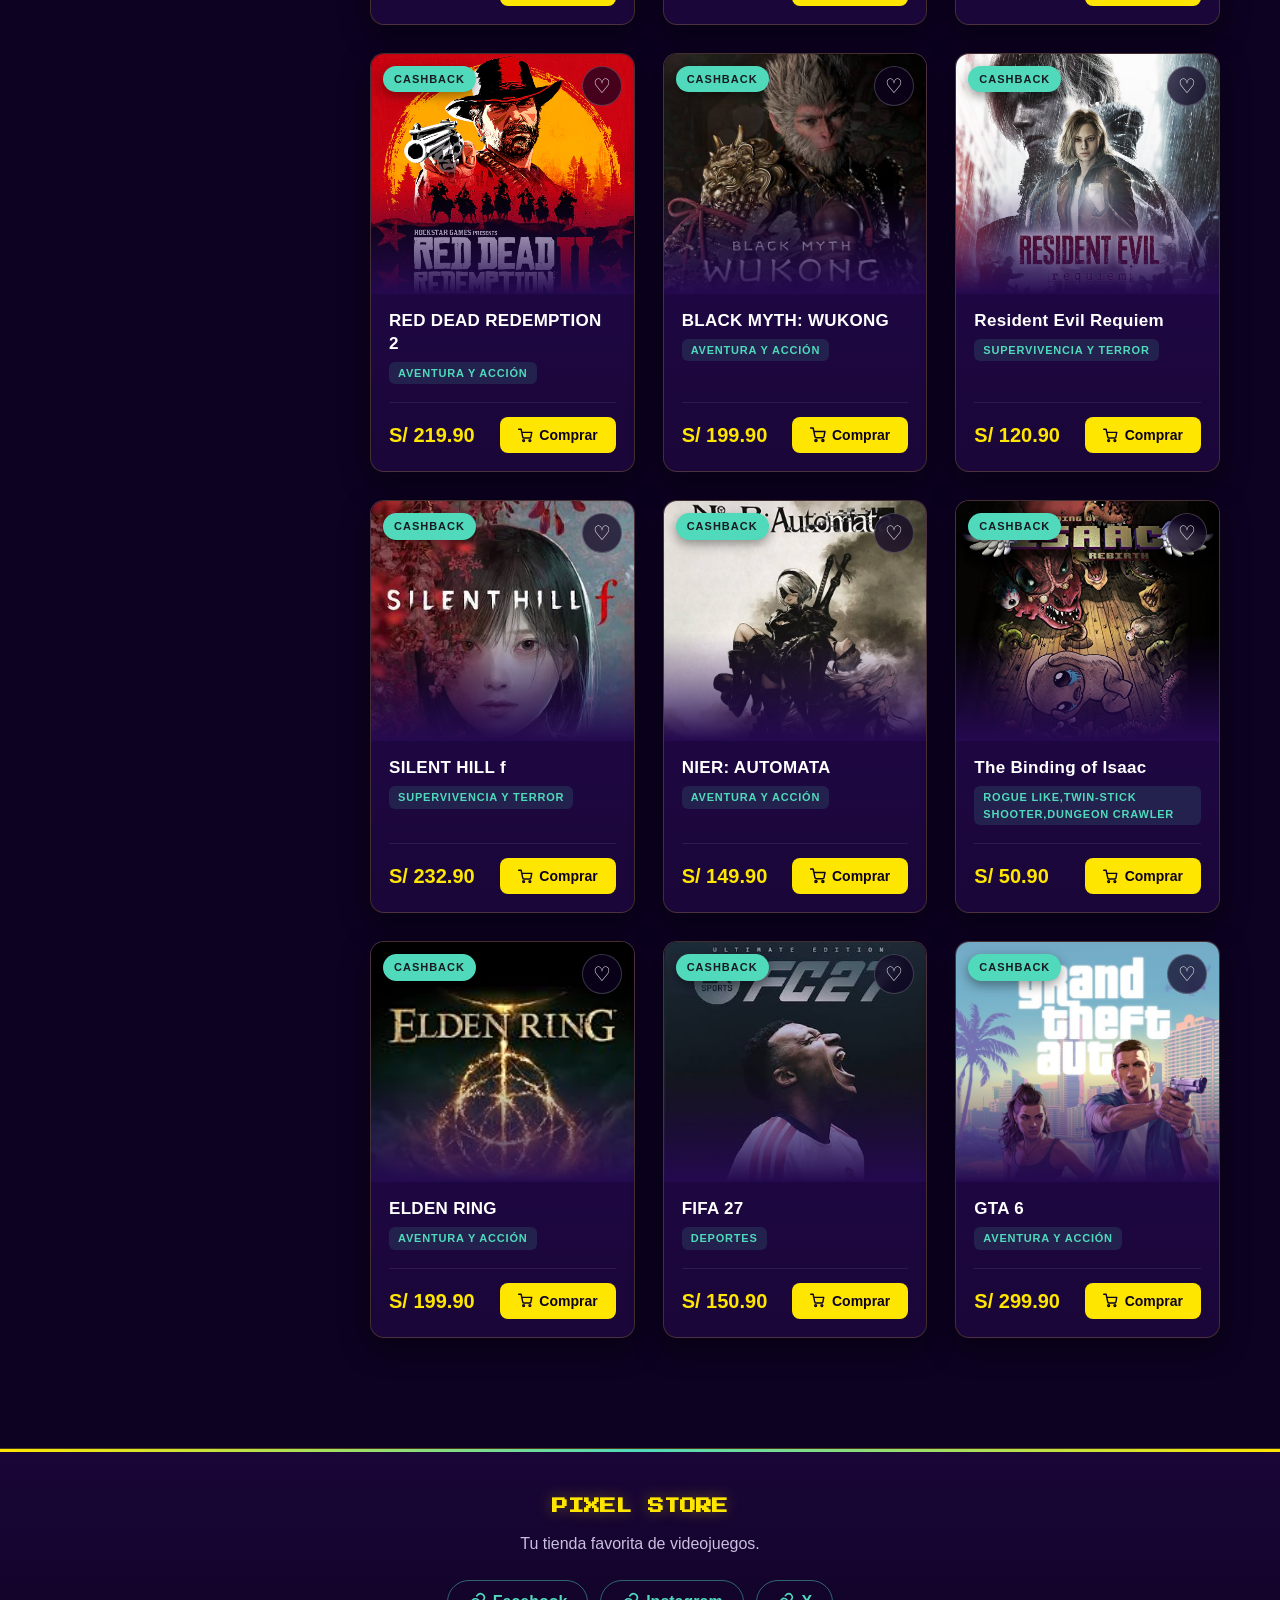
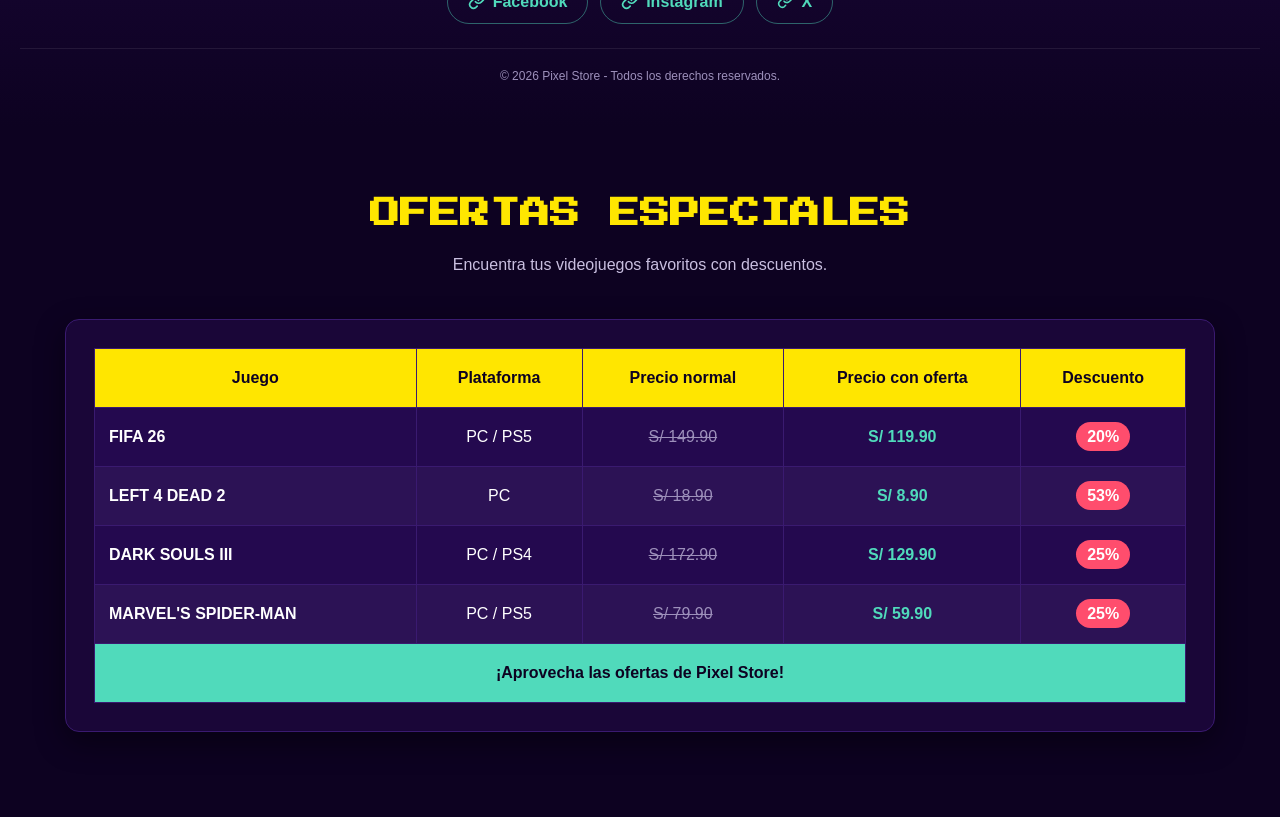
==== commit 39035756: "cambios tabla de ofertas, arreglos de juegos y agregar datos de losjuegos" ====
--- a/index.html
+++ b/index.html
@@ -24,7 +24,6 @@
         <nav class="menu">
             <a href="index.html">Tienda</a>
             <a href="categorias.html">Categorías</a>
-            <a href="ofertas.html">Ofertas</a>
             <a href="#ofertas">Ofertas</a>
             
             <!-- BOTÓN PARA INICIAR SESIÓN -->
@@ -219,9 +218,9 @@
         </div>
 
         <!-- NOVENO JUEGO -->
-        <div class="tarjeta-juego" data-id="Resident Evil Requiem">
-            <div class="imagen-juego">
-                <img src="resident evil.jpeg" alt="Portada de Resident Evil Requiem">
+         <div class="tarjeta-juego" data-id="Resident Evil Requiem">
+            <div class="imagen-juego">
+                 <img src="resident evil.jpeg" alt="Portada de Resident Evil Requiem">
                 <span style="position: relative; top: -14px; background-color: #50dabb; color: #171a21; padding: 7px; font-weight: bold;">CASHBACK </span>
             </div>
             <h3><a href="juego.html?id=Resident Evil Requiem">Resident Evil Requiem</a></h3>
@@ -294,7 +293,7 @@
         </div>
         
         <!-- TARJETA FIFA 27 -->
-        <div class="tarjeta-juego" data-id="FIFA 27">
+          <div class="tarjeta-juego" data-id="FIFA 27">
             <div class="imagen-juego">
                 <img src="fifa-27.jpeg" alt="Portada de FIFA 27">
                 <span style="position: relative; top: -14px; background-color: #50dabb; color: #171a21; padding: 7px; font-weight: bold;">CASHBACK </span>
@@ -309,12 +308,12 @@
         </div>
         
         <!-- TARJETA DE GTA 6-->
-        <div class="tarjeta-juego"data-id="GTA 6">
+         <div class="tarjeta-juego"data-id="GTA 6">
             <div class="imagen-juego">
                 <img src="gta-6.jpeg" alt="Portada de GTA 6">
                 <span style="position: relative; top: -14px; background-color: #50dabb; color: #171a21; padding: 7px; font-weight: bold;">CASHBACK </span>
             </div>
-            <h3><a href="juego.html?id=GTA 6">GTA 6</a></h3>
+             <h3><a href="juego.html?id=GTA 6">GTA 6</a></h3>
             <button type="button" class="btn-fav">♡</button>
             <p>AVENTURA Y ACCIÓN</p>
             <div class="compra">
--- a/estilos-simple.css
+++ b/estilos-simple.css
@@ -2070,6 +2070,7 @@
     box-shadow: 0px 4px 10px rgba(0,0,0,0.5);
 }
 
+
 /* ESTILOS DE LA PAGINA DE OFERTAS*/
 
 .pagina-ofertas {
@@ -2213,4 +2214,4 @@
 
 html.modo-claro .tabla-ofertas .nombre-juego {
     color: #24143d;
-}
+}
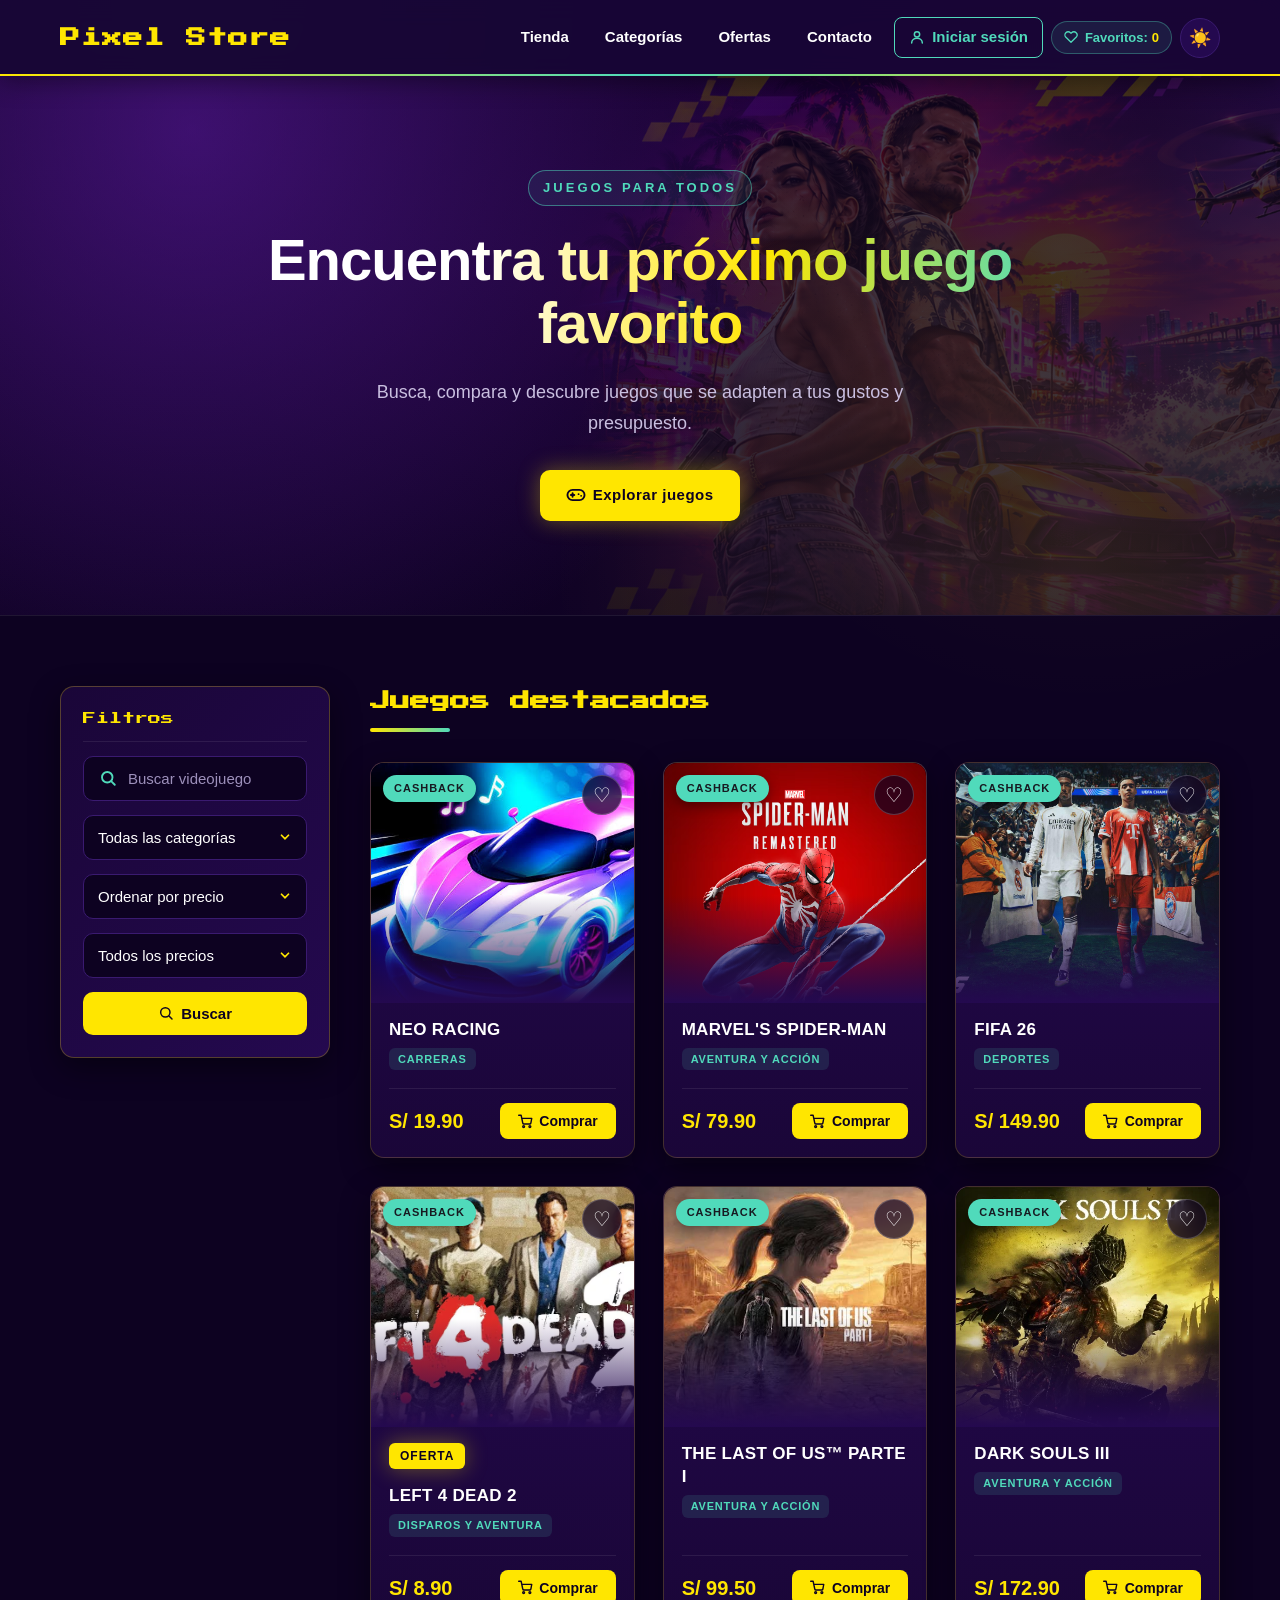
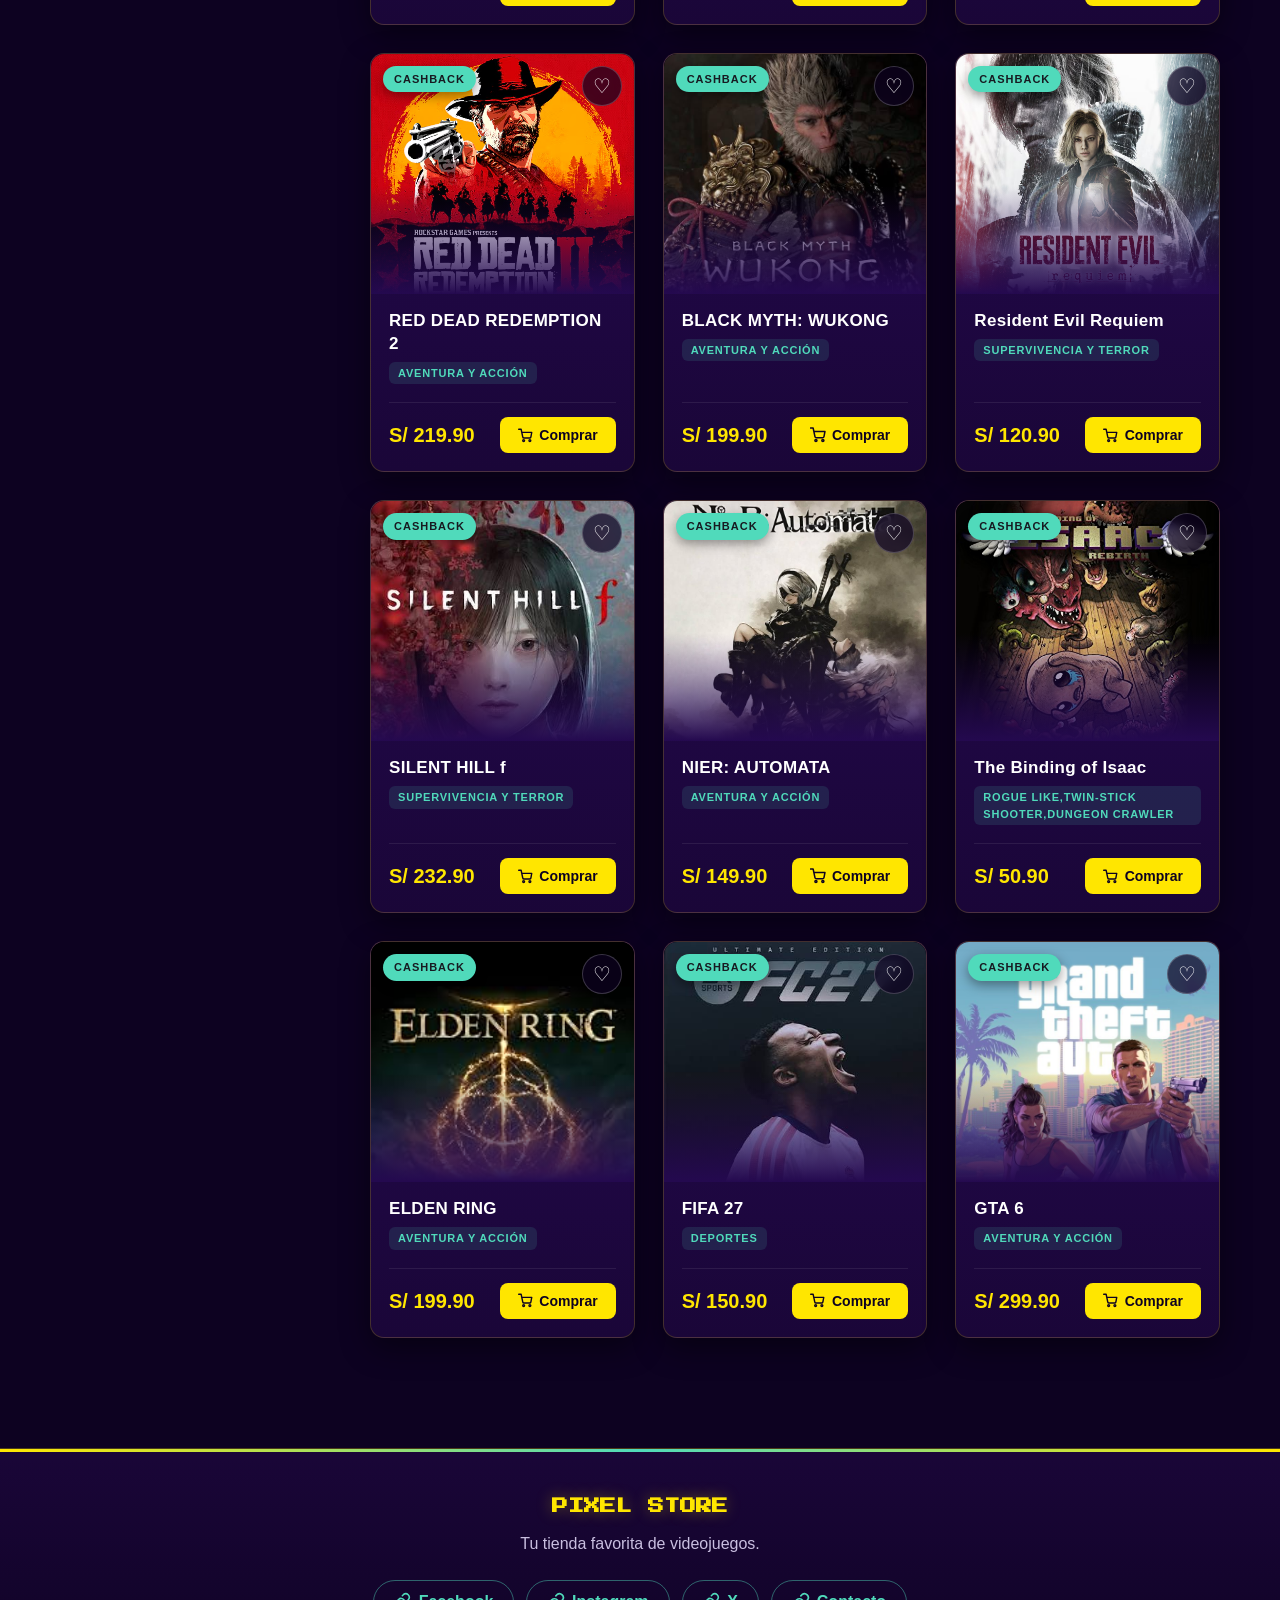
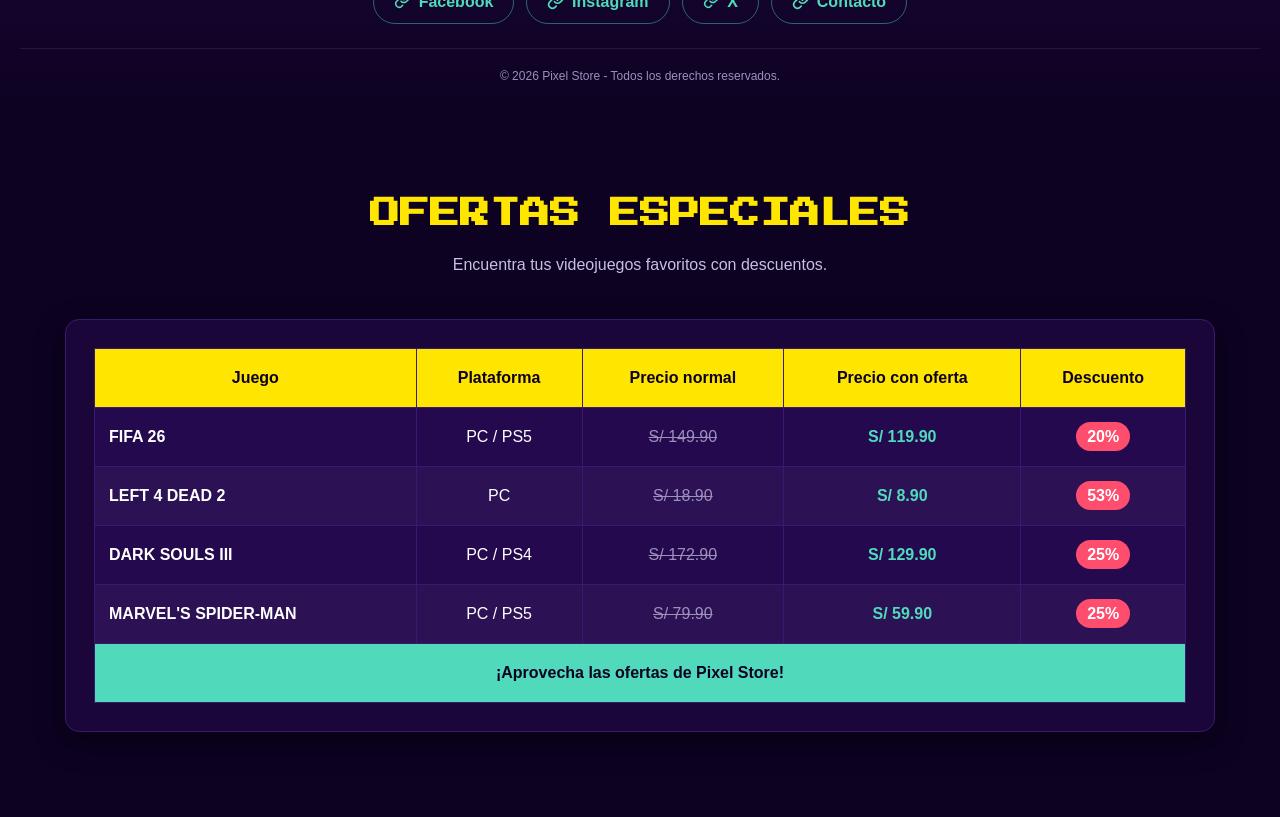
==== commit 40ef2b68: "feat: agregar pagina de contacto" ====
--- a/index.html
+++ b/index.html
@@ -1,496 +1,498 @@
-<!DOCTYPE html>
-<html lang="es">
-
-<head>
-    <meta charset="UTF-8">
-    <meta name="viewport" content="width=device-width, initial-scale=1.0">
-    <title>Pixel Store</title>
-    <link href="https://fonts.googleapis.com/css2?family=Press+Start+2P&display=swap" rel="stylesheet">
-    <link rel="stylesheet" href="estilos-simple.css">
-    <script src="tema.js"></script>
-</head>
-
-<body>
-
-<!-- MENU PRINCIPAL -->
-<header class="encabezado">
-    <h1 class="logo">Pixel Store</h1>
-    
-    <!-- Boton de menu para celulares-->
-    <button type="button" class="menu-toggle" id="menu-toggle">☰</button>
-
-    <!-- OPCIONES DEL MENU (CORREGIDO) -->
-    <div class="nav-links" id="nav-links">
-        <nav class="menu">
-            <a href="index.html">Tienda</a>
-            <a href="categorias.html">Categorías</a>
-            <a href="#ofertas">Ofertas</a>
-            
-            <!-- BOTÓN PARA INICIAR SESIÓN -->
-            <a href="#" id="abrir-sesion">Iniciar sesión</a>
-            <span class="contador-fav">Favoritos: <span id="total-fav">0</span></span>
-
-            <!-- BOTÓN MODO OSCURO / CLARO -->
-            <button type="button" class="boton-tema" id="boton-tema" aria-label="Cambiar entre modo oscuro y claro">☀️</button>
-            
-            <!-- MENÚ DE USUARIO -->
-            <div id="menu-usuario" style="display: none; align-items: center; gap: 15px;">
-                <a href="perfil.html" id="enlace-perfil" style="color: #FFD700; text-decoration: none; font-weight: bold;">
-                    Hola, <span id="nombre-usuario">Usuario</span>
-                </a>
-                <a href="#" id="cerrar-sesion-usuario" style="color: white; text-decoration: none;">(Salir)</a>
-            </div>
-        </nav>
-    </div>
-</header>
-
-<!-- PORTADA PRINCIPAL -->
-<section class="portada">
-    <div class="imagen-portada">
-        <img src="gta6-banner.png" alt="Promoción de GTA VI">
-    </div>
-    <div class="capa-oscura"></div>
-    <div class="contenido-portada">
-        <p class="destacado">Juegos para todos</p>
-        <h2>Encuentra tu próximo juego favorito</h2>
-        <p>Busca, compara y descubre juegos que se adapten a tus gustos y presupuesto.</p>
-        <a href="#juegos" class="boton">Explorar juegos</a>
-    </div>
-</section>
-
-<!-- SECCION DE JUEGOS -->
-<section class="seccion-juegos" id="juegos">
-    <h2>Juegos destacados</h2>
-
-    <!-- BUSCADOR Y FILTROS -->
-    <div class="buscador-filtros">
-        <input type="text" id="buscador" placeholder="Buscar videojuego">
-
-        <select id="filtro-categorias">
-            <option value="">Todas las categorías</option>
-            <option value="carreras">Carreras</option>
-            <option value="aventura">Aventura</option>
-            <option value="disparos">Disparos</option>
-            <option value="deportes">Deportes</option>
-            <option value="accion">Acción</option>
-            <option value="terror">Terror</option>
-        </select>
-
-        <!-- FILTRO DE ORDEN POR PRECIO -->
-        <select id="ordenar-precio" onchange="ordenarJuegos(this.value)">
-            <option value="">Ordenar por precio</option>
-            <option value="menor">Menor a mayor</option>
-            <option value="mayor">Mayor a menor</option>
-        </select>
-
-        <select id="filtro-precio">
-            <option value="">Todos los precios</option>
-            <option value="0-50">S/ 0 - S/ 50</option>
-            <option value="51-100">S/ 51 - S/ 100</option>
-            <option value="101-200">S/ 101 - S/ 200</option>
-            <option value="201-300">S/ 201 - S/ 300</option>
-        </select>
-
-        <button type="button" class="boton-buscar">Buscar</button>
-    </div>
-
-    <!-- LISTA DE JUEGOS -->
-    <div class="lista-juegos">
-        <!-- PRIMER JUEGO -->
-        <div class="tarjeta-juego" data-id="neo-racing">
-            <div class="imagen-juego">
-                <img src="neo-racing.jpeg.jpeg" alt="Portada de Neo Racing">
-                <span style="position: relative; top: -14px; background-color: #50dabb; color: #171a21; padding: 7px; font-weight: bold;">CASHBACK </span>
-            </div>
-            <h3><a href="juego.html?id=neo-racing">NEO RACING</a></h3>
-            <button type="button" class="btn-fav">♡</button>
-            <p>CARRERAS</p>
-            <div class="compra">
-                <span>S/ 19.90</span>
-                <button type="button">Comprar</button>
-            </div>
-        </div>
-
-        <!-- SEGUNDO JUEGO -->
-        <div class="tarjeta-juego" data-id="spider-man">
-            <div class="imagen-juego">
-                <img src="MARVEL.jpeg.JPG" alt="Portada de Marvel's Spider-Man">
-                <span style="position: relative; top: -14px; background-color: #50dabb; color: #171a21; padding: 7px; font-weight: bold;">CASHBACK </span>
-            </div>
-            <h3><a href="juego.html?id=spider-man">MARVEL'S SPIDER-MAN</a></h3>
-            <button type="button" class="btn-fav">♡</button>
-            <p>AVENTURA Y ACCIÓN</p>
-            <div class="compra">
-                <span>S/ 79.90</span>
-                <button type="button">Comprar</button>
-            </div>
-        </div>
-
-        <!-- TERCER JUEGO -->
-        <div class="tarjeta-juego" data-id="fifa-26">
-            <div class="imagen-juego">
-                <img src="FIFA26.jpg" alt="Portada de FIFA 26">
-                <span style="position: relative; top: -14px; background-color: #50dabb; color: #171a21; padding: 7px; font-weight: bold;">CASHBACK </span>
-            </div>
-            <h3><a href="juego.html?id=fifa-26">FIFA 26</a></h3>
-            <button type="button" class="btn-fav">♡</button>
-            <p>DEPORTES</p>
-            <div class="compra">
-                <span>S/ 149.90</span>
-                <button type="button">Comprar</button>
-            </div>
-        </div>
-
-        <!-- CUARTO JUEGO -->
-        <div class="tarjeta-juego" data-id="left-4-dead-2">
-            <div class="imagen-juego">
-                <img src="LEFT.jpeg" alt="Portada de Left 4 Dead 2">
-                <span style="position: relative; top: -14px; background-color: #50dabb; color: #171a21; padding: 7px; font-weight: bold;">CASHBACK </span>
-            </div>
-            <span class="etiqueta-oferta">OFERTA</span>
-            <h3><a href="juego.html?id=left-4-dead-2">LEFT 4 DEAD 2</a></h3>
-            <button type="button" class="btn-fav">♡</button>
-            <p>DISPAROS Y AVENTURA</p>
-            <div class="compra">
-                <span>S/ 8.90</span>
-                <button type="button">Comprar</button>
-            </div>
-        </div>
-
-        <!-- QUINTO JUEGO -->
-        <div class="tarjeta-juego" data-id="the-last-of-us">
-            <div class="imagen-juego">
-                <img src="the last of us.jpeg" alt="Portada de The Last of Us">
-                <span style="position: relative; top: -14px; background-color: #50dabb; color: #171a21; padding: 7px; font-weight: bold;">CASHBACK </span>
-            </div>
-            <h3><a href="juego.html?id=the-last-of-us">THE LAST OF US™ PARTE I</a></h3>
-            <button type="button" class="btn-fav">♡</button>
-            <p>AVENTURA Y ACCIÓN</p>
-            <div class="compra">
-                <span>S/ 99.50</span>
-                <button type="button">Comprar</button>
-            </div>
-        </div>
-
-        <!-- SEXTO JUEGO -->
-        <div class="tarjeta-juego" data-id="dark-souls-3">
-            <div class="imagen-juego">
-                <img src="DarkSoulsIII.jpeg" alt="Portada de Dark Souls III">
-                <span style="position: relative; top: -14px; background-color: #50dabb; color: #171a21; padding: 7px; font-weight: bold;">CASHBACK </span>
-            </div>
-            <h3><a href="juego.html?id=dark-souls-3">DARK SOULS III</a></h3>
-            <button type="button" class="btn-fav">♡</button>
-            <p>AVENTURA Y ACCIÓN</p>
-            <div class="compra">
-                <span>S/ 172.90</span>
-                <button type="button">Comprar</button>
-            </div>
-        </div>
-
-        <!-- SEPTIMO JUEGO -->
-        <div class="tarjeta-juego" data-id="red-dead-redemption-2">
-            <div class="imagen-juego">
-                <img src="red dead.jpeg" alt="Portada de Red Dead Redemption 2">
-                <span style="position: relative; top: -14px; background-color: #50dabb; color: #171a21; padding: 7px; font-weight: bold;">CASHBACK </span>
-            </div>
-            <h3><a href="juego.html?id=red-dead-redemption-2">RED DEAD REDEMPTION 2</a></h3>
-            <button type="button" class="btn-fav">♡</button>
-            <p>AVENTURA Y ACCIÓN</p>
-            <div class="compra">
-                <span>S/ 219.90</span>
-                <button type="button">Comprar</button>
-            </div>
-        </div>
-
-        <!-- OCTAVO JUEGO -->
-        <div class="tarjeta-juego" data-id="black-myth-wukong">
-            <div class="imagen-juego">
-                <img src="black myth wukong.jpeg" alt="Portada de Black Myth Wukong">
-                <span style="position: relative; top: -14px; background-color: #50dabb; color: #171a21; padding: 7px; font-weight: bold;">CASHBACK </span>
-            </div>
-            <h3><a href="juego.html?id=black-myth-wukong">BLACK MYTH: WUKONG</a></h3>
-            <button type="button" class="btn-fav">♡</button>
-            <p>AVENTURA Y ACCIÓN</p>
-            <div class="compra">
-                <span>S/ 199.90</span>
-                <button type="button">Comprar</button>
-            </div>
-        </div>
-
-        <!-- NOVENO JUEGO -->
-         <div class="tarjeta-juego" data-id="Resident Evil Requiem">
-            <div class="imagen-juego">
-                 <img src="resident evil.jpeg" alt="Portada de Resident Evil Requiem">
-                <span style="position: relative; top: -14px; background-color: #50dabb; color: #171a21; padding: 7px; font-weight: bold;">CASHBACK </span>
-            </div>
-            <h3><a href="juego.html?id=Resident Evil Requiem">Resident Evil Requiem</a></h3>
-            <button type="button" class="btn-fav">♡</button>
-            <p>SUPERVIVENCIA Y TERROR</p>
-            <div class="compra">
-                <span>S/ 120.90</span>
-                <button type="button">Comprar</button>
-            </div>
-        </div>
-
-        <!-- TARJETA SILENT HILL -->
-        <div class="tarjeta-juego" data-id="silent-hill-f">
-            <div class="imagen-juego">
-                <img src="Silent hill f.jpeg" alt="Portada de Silent Hill f">
-                <span style="position: relative; top: -14px; background-color: #50dabb; color: #171a21; padding: 7px; font-weight: bold;">CASHBACK </span>
-            </div>
-            <h3><a href="juego.html?id=silent-hill-f">SILENT HILL f</a></h3>
-            <button type="button" class="btn-fav">♡</button>
-            <p>SUPERVIVENCIA Y TERROR</p>
-            <div class="compra">
-                <span>S/ 232.90</span>
-                <button type="button">Comprar</button>
-            </div>
-        </div> 
-
-        <!-- TARJETA NIER: AUTOMATA -->
-        <div class="tarjeta-juego" data-id="nier-automata">
-            <div class="imagen-juego">
-                <img src="nier_automata.jpeg" alt="Portada de Nier Automata">
-                <span style="position: relative; top: -14px; background-color: #50dabb; color: #171a21; padding: 7px; font-weight: bold;">CASHBACK </span>
-            </div>
-            <h3><a href="juego.html?id=nier-automata">NIER: AUTOMATA</a></h3>
-            <button type="button" class="btn-fav">♡</button>
-            <p>AVENTURA Y ACCIÓN</p>
-            <div class="compra">
-                <span>S/ 149.90</span>
-                <button type="button">Comprar</button>
-            </div>
-        </div> 
-
-        <!-- TARJETA The Binding of Isaac -->
-        <div class="tarjeta-juego" data-id="binding-of-isaac">
-            <div class="imagen-juego">
-                <img src="isaac.jpeg" alt="Portada de The Binding of Isaac">
-                <span style="position: relative; top: -14px; background-color: #50dabb; color: #171a21; padding: 7px; font-weight: bold;">CASHBACK </span>
-            </div>
-            <h3><a href="juego.html?id=binding-of-isaac">The Binding of Isaac</a></h3>
-            <button type="button" class="btn-fav">♡</button>
-            <p>Rogue like,Twin-stick Shooter,Dungeon Crawler</p>
-            <div class="compra">
-                <span>S/ 50.90</span>
-                <button type="button">Comprar</button>
-            </div>
-        </div> 
-
-        <!-- TARJETA ELDEN RING -->
-        <div class="tarjeta-juego" data-id="elden-ring">
-            <div class="imagen-juego">
-                <img src="elden-ring.jpeg" alt="Portada de Elden Ring">
-                <span style="position: relative; top: -14px; background-color: #50dabb; color: #171a21; padding: 7px; font-weight: bold;">CASHBACK </span>
-            </div>
-            <h3><a href="juego.html?id=elden-ring">ELDEN RING</a></h3>
-            <button type="button" class="btn-fav">♡</button>
-            <p>AVENTURA Y ACCIÓN</p>
-            <div class="compra">
-                <span>S/ 199.90</span>
-                <button type="button">Comprar</button>
-            </div>
-        </div>
-        
-        <!-- TARJETA FIFA 27 -->
-          <div class="tarjeta-juego" data-id="FIFA 27">
-            <div class="imagen-juego">
-                <img src="fifa-27.jpeg" alt="Portada de FIFA 27">
-                <span style="position: relative; top: -14px; background-color: #50dabb; color: #171a21; padding: 7px; font-weight: bold;">CASHBACK </span>
-            </div>
-            <h3><a href="juego.html?id=FIFA 27">FIFA 27</a></h3>
-            <button type="button" class="btn-fav">♡</button>
-            <p>DEPORTES</p>
-            <div class="compra">
-                <span>S/ 150.90</span>
-                <button type="button">Comprar</button>
-            </div>
-        </div>
-        
-        <!-- TARJETA DE GTA 6-->
-         <div class="tarjeta-juego"data-id="GTA 6">
-            <div class="imagen-juego">
-                <img src="gta-6.jpeg" alt="Portada de GTA 6">
-                <span style="position: relative; top: -14px; background-color: #50dabb; color: #171a21; padding: 7px; font-weight: bold;">CASHBACK </span>
-            </div>
-             <h3><a href="juego.html?id=GTA 6">GTA 6</a></h3>
-            <button type="button" class="btn-fav">♡</button>
-            <p>AVENTURA Y ACCIÓN</p>
-            <div class="compra">
-                <span>S/ 299.90</span>
-                <button type="button">Comprar</button>
-            </div>
-        </div>
-    </div>
-</section>
-
-<!-- VENTANA DE INICIO DE SESION, REGISTRO Y RECUPERACION -->
-<div class="ventana-sesion" id="ventana-sesion">
-    <div class="caja-sesion">
-        <button type="button" class="cerrar-sesion" id="cerrar-sesion">✕</button>
-
-        <form class="formulario-sesion" id="form-login">
-            <h2>Iniciar sesión</h2>
-            <label for="login-correo">Correo electrónico</label>
-            <input type="email" id="login-correo" placeholder="tucorreo@ejemplo.com" required>
-            <label for="login-clave">Contraseña</label>
-            <div class="campo-clave">
-                <input type="password" id="login-clave" placeholder="Tu contraseña" required>
-                <button type="button" class="ver-clave" data-campo="login-clave">Mostrar</button>
-            </div>
-            <div class="opciones-login">
-                <label class="recordar"><input type="checkbox" id="recordar-sesion"> Recordarme</label>
-                <a href="#" id="ir-recuperar">¿Olvidaste tu contraseña?</a>
-            </div>
-            <button type="submit" class="boton">Ingresar</button>
-            <div class="separador"><span>O continúa con</span></div>
-            <div class="botones-sociales">
-                <button type="button" class="social">Google</button>
-                <button type="button" class="social">Facebook</button>
-                <button type="button" class="social">Steam</button>
-            </div>
-            <p class="texto-registro">¿No tienes cuenta? <a href="#" id="ir-registro">Regístrate</a></p>
-        </form>
-
-        <form class="formulario-sesion" id="form-registro" style="display:none">
-            <h2>Crear cuenta</h2>
-            <label for="reg-nombre">Nombre</label>
-            <input type="text" id="reg-nombre" placeholder="Tu nombre" required>
-            <label for="reg-correo">Correo electrónico</label>
-            <input type="email" id="reg-correo" placeholder="tucorreo@ejemplo.com" required>
-            <label for="reg-clave">Contraseña (mínimo 6 caracteres)</label>
-            <div class="campo-clave">
-                <input type="password" id="reg-clave" minlength="6" required>
-                <button type="button" class="ver-clave" data-campo="reg-clave">Mostrar</button>
-            </div>
-            <label for="reg-confirmar">Confirmar contraseña</label>
-            <div class="campo-clave">
-                <input type="password" id="reg-confirmar" minlength="6" required>
-                <button type="button" class="ver-clave" data-campo="reg-confirmar">Mostrar</button>
-            </div>
-            <button type="submit" class="boton">Registrarme</button>
-            <p class="texto-registro">¿Ya tienes cuenta? <a href="#" id="ir-login">Inicia sesión</a></p>
-        </form>
-
-        <form class="formulario-sesion" id="form-recuperar" style="display:none">
-            <h2>Recuperar contraseña</h2>
-            <p class="texto-ayuda">Escribe el correo electrónico con el que registraste tu cuenta.</p>
-            <label for="rec-correo">Correo electrónico</label>
-            <input type="email" id="rec-correo" placeholder="tucorreo@ejemplo.com" required>
-            <label for="rec-clave">Nueva contraseña</label>
-            <div class="campo-clave">
-                <input type="password" id="rec-clave" minlength="6" required>
-                <button type="button" class="ver-clave" data-campo="rec-clave">Mostrar</button>
-            </div>
-            <label for="rec-confirmar">Confirmar nueva contraseña</label>
-            <div class="campo-clave">
-                <input type="password" id="rec-confirmar" minlength="6" required>
-                <button type="button" class="ver-clave" data-campo="rec-confirmar">Mostrar</button>
-            </div>
-            <button type="submit" class="boton">Cambiar contraseña</button>
-            <p class="texto-registro"><a href="#" id="volver-login">Volver al inicio de sesión</a></p>
-        </form>
-
-        <p id="mensaje-sesion" class="mensaje-sesion"></p>
-    </div>
-</div>
-
-<!-- FOOTER DE PIXEL STORE -->
-<footer class="footer">
-    <h2>PIXEL STORE</h2>
-    <p>Tu tienda favorita de videojuegos.</p>
-    <div class="redes-sociales">
-        <a href="https://facebook.com/" target="_blank">Facebook</a>
-        <a href="https://instagram.com/" target="_blank">Instagram</a>
-        <a href="https://x.com/" target="_blank">X</a>
-    </div>
-    <p class="copyright">© 2026 Pixel Store - Todos los derechos reservados.</p>
-</footer>
-
-<!-- BOTÓN IR ARRIBA (Movido aquí para que esté antes de los scripts) -->
-<button id="btn-ir-arriba" class="boton-arriba" onclick="irArriba()" title="Ir al inicio">
-↑
-</button>
-
-<!--0fertas-->
-<section id="ofertas" class="pagina-ofertas">
-
-    <div class="encabezado-ofertas">
-        <h2>OFERTAS ESPECIALES</h2>
-        <p>Encuentra tus videojuegos favoritos con descuentos.</p>
-    </div>
-
-    <div class="contenedor-tabla-ofertas">
-        <div class="tabla-scroll">
-            <table class="tabla-ofertas">
-
-                <thead>
-                    <tr>
-                        <th>Juego</th>
-                        <th>Plataforma</th>
-                        <th>Precio normal</th>
-                        <th>Precio con oferta</th>
-                        <th>Descuento</th>
-                    </tr>
-                </thead>
-
-                <tbody>
-                    <tr>
-                        <td class="nombre-juego">FIFA 26</td>
-                        <td>PC / PS5</td>
-                        <td class="precio-normal">S/ 149.90</td>
-                        <td class="precio-oferta">S/ 119.90</td>
-                        <td><spam class="etiqueta-descuento">20%</spam></td>
-                    </tr>
-
-                    <tr>
-                        <td class="nombre-juego">LEFT 4 DEAD 2</td>
-                        <td>PC</td>
-                        <td class="precio-normal">S/ 18.90</td>
-                        <td class="precio-oferta">S/ 8.90</td>
-                        <td><spam class="etiqueta-descuento">53%</spam></td>
-                    </tr>
-
-                    <tr>
-                        <td class="nombre-juego">DARK SOULS III</td>
-                        <td>PC / PS4</td>
-                        <td class="precio-normal">S/ 172.90</td>
-                        <td class="precio-oferta">S/ 129.90</td>
-                        <td><span class="etiqueta-descuento">25%</span></td>
-                    </tr>
-                     <tr>
-                            <td class="nombre-juego">MARVEL'S SPIDER-MAN</td>
-                            <td>PC / PS5</td>
-                            <td class="precio-normal">S/ 79.90</td>
-                            <td class="precio-oferta">S/ 59.90</td>
-                            <td><span class="etiqueta-descuento">25%</span></td>
-                    </tr>
-
-                </tbody>
-
-                <tfoot>
-                    <tr>
-                        <td colspan="5">
-                            ¡Aprovecha las ofertas de Pixel Store!
-                        </td>
-                    </tr>
-                </tfoot>
-
-            </table>
-        </div>
-    </div>
-
-</section>
-
-<!-- SCRIPTS -->
-<script src="busqueda.js"></script>
-<script src="sesion.js"></script>
-<script src="tienda.js"></script>
-<script src="pagos.js"></script>
-<script src="favoritos.js"></script>
-<script src="eventos.js"></script>
-<script src="menu.js"></script>
-<script src="ordenar.js"></script>
-
-</body>
-</html>
+<!DOCTYPE html>
+<html lang="es">
+
+<head>
+    <meta charset="UTF-8">
+    <meta name="viewport" content="width=device-width, initial-scale=1.0">
+    <title>Pixel Store</title>
+    <link href="https://fonts.googleapis.com/css2?family=Press+Start+2P&display=swap" rel="stylesheet">
+    <link rel="stylesheet" href="estilos-simple.css">
+    <script src="tema.js"></script>
+</head>
+
+<body>
+
+<!-- MENU PRINCIPAL -->
+<header class="encabezado">
+    <h1 class="logo">Pixel Store</h1>
+    
+    <!-- Boton de menu para celulares-->
+    <button type="button" class="menu-toggle" id="menu-toggle">☰</button>
+
+    <!-- OPCIONES DEL MENU (CORREGIDO) -->
+    <div class="nav-links" id="nav-links">
+        <nav class="menu">
+            <a href="index.html">Tienda</a>
+            <a href="categorias.html">Categorías</a>
+            <a href="#ofertas">Ofertas</a>
+            <a href="contacto.html">Contacto</a>
+            
+            <!-- BOTÓN PARA INICIAR SESIÓN -->
+            <a href="#" id="abrir-sesion">Iniciar sesión</a>
+            <span class="contador-fav">Favoritos: <span id="total-fav">0</span></span>
+
+            <!-- BOTÓN MODO OSCURO / CLARO -->
+            <button type="button" class="boton-tema" id="boton-tema" aria-label="Cambiar entre modo oscuro y claro">☀️</button>
+            
+            <!-- MENÚ DE USUARIO -->
+            <div id="menu-usuario" style="display: none; align-items: center; gap: 15px;">
+                <a href="perfil.html" id="enlace-perfil" style="color: #FFD700; text-decoration: none; font-weight: bold;">
+                    Hola, <span id="nombre-usuario">Usuario</span>
+                </a>
+                <a href="#" id="cerrar-sesion-usuario" style="color: white; text-decoration: none;">(Salir)</a>
+            </div>
+        </nav>
+    </div>
+</header>
+
+<!-- PORTADA PRINCIPAL -->
+<section class="portada">
+    <div class="imagen-portada">
+        <img src="gta6-banner.png" alt="Promoción de GTA VI">
+    </div>
+    <div class="capa-oscura"></div>
+    <div class="contenido-portada">
+        <p class="destacado">Juegos para todos</p>
+        <h2>Encuentra tu próximo juego favorito</h2>
+        <p>Busca, compara y descubre juegos que se adapten a tus gustos y presupuesto.</p>
+        <a href="#juegos" class="boton">Explorar juegos</a>
+    </div>
+</section>
+
+<!-- SECCION DE JUEGOS -->
+<section class="seccion-juegos" id="juegos">
+    <h2>Juegos destacados</h2>
+
+    <!-- BUSCADOR Y FILTROS -->
+    <div class="buscador-filtros">
+        <input type="text" id="buscador" placeholder="Buscar videojuego">
+
+        <select id="filtro-categorias">
+            <option value="">Todas las categorías</option>
+            <option value="carreras">Carreras</option>
+            <option value="aventura">Aventura</option>
+            <option value="disparos">Disparos</option>
+            <option value="deportes">Deportes</option>
+            <option value="accion">Acción</option>
+            <option value="terror">Terror</option>
+        </select>
+
+        <!-- FILTRO DE ORDEN POR PRECIO -->
+        <select id="ordenar-precio" onchange="ordenarJuegos(this.value)">
+            <option value="">Ordenar por precio</option>
+            <option value="menor">Menor a mayor</option>
+            <option value="mayor">Mayor a menor</option>
+        </select>
+
+        <select id="filtro-precio">
+            <option value="">Todos los precios</option>
+            <option value="0-50">S/ 0 - S/ 50</option>
+            <option value="51-100">S/ 51 - S/ 100</option>
+            <option value="101-200">S/ 101 - S/ 200</option>
+            <option value="201-300">S/ 201 - S/ 300</option>
+        </select>
+
+        <button type="button" class="boton-buscar">Buscar</button>
+    </div>
+
+    <!-- LISTA DE JUEGOS -->
+    <div class="lista-juegos">
+        <!-- PRIMER JUEGO -->
+        <div class="tarjeta-juego" data-id="neo-racing">
+            <div class="imagen-juego">
+                <img src="neo-racing.jpeg.jpeg" alt="Portada de Neo Racing">
+                <span style="position: relative; top: -14px; background-color: #50dabb; color: #171a21; padding: 7px; font-weight: bold;">CASHBACK </span>
+            </div>
+            <h3><a href="juego.html?id=neo-racing">NEO RACING</a></h3>
+            <button type="button" class="btn-fav">♡</button>
+            <p>CARRERAS</p>
+            <div class="compra">
+                <span>S/ 19.90</span>
+                <button type="button">Comprar</button>
+            </div>
+        </div>
+
+        <!-- SEGUNDO JUEGO -->
+        <div class="tarjeta-juego" data-id="spider-man">
+            <div class="imagen-juego">
+                <img src="MARVEL.jpeg.JPG" alt="Portada de Marvel's Spider-Man">
+                <span style="position: relative; top: -14px; background-color: #50dabb; color: #171a21; padding: 7px; font-weight: bold;">CASHBACK </span>
+            </div>
+            <h3><a href="juego.html?id=spider-man">MARVEL'S SPIDER-MAN</a></h3>
+            <button type="button" class="btn-fav">♡</button>
+            <p>AVENTURA Y ACCIÓN</p>
+            <div class="compra">
+                <span>S/ 79.90</span>
+                <button type="button">Comprar</button>
+            </div>
+        </div>
+
+        <!-- TERCER JUEGO -->
+        <div class="tarjeta-juego" data-id="fifa-26">
+            <div class="imagen-juego">
+                <img src="FIFA26.jpg" alt="Portada de FIFA 26">
+                <span style="position: relative; top: -14px; background-color: #50dabb; color: #171a21; padding: 7px; font-weight: bold;">CASHBACK </span>
+            </div>
+            <h3><a href="juego.html?id=fifa-26">FIFA 26</a></h3>
+            <button type="button" class="btn-fav">♡</button>
+            <p>DEPORTES</p>
+            <div class="compra">
+                <span>S/ 149.90</span>
+                <button type="button">Comprar</button>
+            </div>
+        </div>
+
+        <!-- CUARTO JUEGO -->
+        <div class="tarjeta-juego" data-id="left-4-dead-2">
+            <div class="imagen-juego">
+                <img src="LEFT.jpeg" alt="Portada de Left 4 Dead 2">
+                <span style="position: relative; top: -14px; background-color: #50dabb; color: #171a21; padding: 7px; font-weight: bold;">CASHBACK </span>
+            </div>
+            <span class="etiqueta-oferta">OFERTA</span>
+            <h3><a href="juego.html?id=left-4-dead-2">LEFT 4 DEAD 2</a></h3>
+            <button type="button" class="btn-fav">♡</button>
+            <p>DISPAROS Y AVENTURA</p>
+            <div class="compra">
+                <span>S/ 8.90</span>
+                <button type="button">Comprar</button>
+            </div>
+        </div>
+
+        <!-- QUINTO JUEGO -->
+        <div class="tarjeta-juego" data-id="the-last-of-us">
+            <div class="imagen-juego">
+                <img src="the last of us.jpeg" alt="Portada de The Last of Us">
+                <span style="position: relative; top: -14px; background-color: #50dabb; color: #171a21; padding: 7px; font-weight: bold;">CASHBACK </span>
+            </div>
+            <h3><a href="juego.html?id=the-last-of-us">THE LAST OF US™ PARTE I</a></h3>
+            <button type="button" class="btn-fav">♡</button>
+            <p>AVENTURA Y ACCIÓN</p>
+            <div class="compra">
+                <span>S/ 99.50</span>
+                <button type="button">Comprar</button>
+            </div>
+        </div>
+
+        <!-- SEXTO JUEGO -->
+        <div class="tarjeta-juego" data-id="dark-souls-3">
+            <div class="imagen-juego">
+                <img src="DarkSoulsIII.jpeg" alt="Portada de Dark Souls III">
+                <span style="position: relative; top: -14px; background-color: #50dabb; color: #171a21; padding: 7px; font-weight: bold;">CASHBACK </span>
+            </div>
+            <h3><a href="juego.html?id=dark-souls-3">DARK SOULS III</a></h3>
+            <button type="button" class="btn-fav">♡</button>
+            <p>AVENTURA Y ACCIÓN</p>
+            <div class="compra">
+                <span>S/ 172.90</span>
+                <button type="button">Comprar</button>
+            </div>
+        </div>
+
+        <!-- SEPTIMO JUEGO -->
+        <div class="tarjeta-juego" data-id="red-dead-redemption-2">
+            <div class="imagen-juego">
+                <img src="red dead.jpeg" alt="Portada de Red Dead Redemption 2">
+                <span style="position: relative; top: -14px; background-color: #50dabb; color: #171a21; padding: 7px; font-weight: bold;">CASHBACK </span>
+            </div>
+            <h3><a href="juego.html?id=red-dead-redemption-2">RED DEAD REDEMPTION 2</a></h3>
+            <button type="button" class="btn-fav">♡</button>
+            <p>AVENTURA Y ACCIÓN</p>
+            <div class="compra">
+                <span>S/ 219.90</span>
+                <button type="button">Comprar</button>
+            </div>
+        </div>
+
+        <!-- OCTAVO JUEGO -->
+        <div class="tarjeta-juego" data-id="black-myth-wukong">
+            <div class="imagen-juego">
+                <img src="black myth wukong.jpeg" alt="Portada de Black Myth Wukong">
+                <span style="position: relative; top: -14px; background-color: #50dabb; color: #171a21; padding: 7px; font-weight: bold;">CASHBACK </span>
+            </div>
+            <h3><a href="juego.html?id=black-myth-wukong">BLACK MYTH: WUKONG</a></h3>
+            <button type="button" class="btn-fav">♡</button>
+            <p>AVENTURA Y ACCIÓN</p>
+            <div class="compra">
+                <span>S/ 199.90</span>
+                <button type="button">Comprar</button>
+            </div>
+        </div>
+
+        <!-- NOVENO JUEGO -->
+         <div class="tarjeta-juego" data-id="Resident Evil Requiem">
+            <div class="imagen-juego">
+                 <img src="resident evil.jpeg" alt="Portada de Resident Evil Requiem">
+                <span style="position: relative; top: -14px; background-color: #50dabb; color: #171a21; padding: 7px; font-weight: bold;">CASHBACK </span>
+            </div>
+            <h3><a href="juego.html?id=Resident Evil Requiem">Resident Evil Requiem</a></h3>
+            <button type="button" class="btn-fav">♡</button>
+            <p>SUPERVIVENCIA Y TERROR</p>
+            <div class="compra">
+                <span>S/ 120.90</span>
+                <button type="button">Comprar</button>
+            </div>
+        </div>
+
+        <!-- TARJETA SILENT HILL -->
+        <div class="tarjeta-juego" data-id="silent-hill-f">
+            <div class="imagen-juego">
+                <img src="Silent hill f.jpeg" alt="Portada de Silent Hill f">
+                <span style="position: relative; top: -14px; background-color: #50dabb; color: #171a21; padding: 7px; font-weight: bold;">CASHBACK </span>
+            </div>
+            <h3><a href="juego.html?id=silent-hill-f">SILENT HILL f</a></h3>
+            <button type="button" class="btn-fav">♡</button>
+            <p>SUPERVIVENCIA Y TERROR</p>
+            <div class="compra">
+                <span>S/ 232.90</span>
+                <button type="button">Comprar</button>
+            </div>
+        </div> 
+
+        <!-- TARJETA NIER: AUTOMATA -->
+        <div class="tarjeta-juego" data-id="nier-automata">
+            <div class="imagen-juego">
+                <img src="nier_automata.jpeg" alt="Portada de Nier Automata">
+                <span style="position: relative; top: -14px; background-color: #50dabb; color: #171a21; padding: 7px; font-weight: bold;">CASHBACK </span>
+            </div>
+            <h3><a href="juego.html?id=nier-automata">NIER: AUTOMATA</a></h3>
+            <button type="button" class="btn-fav">♡</button>
+            <p>AVENTURA Y ACCIÓN</p>
+            <div class="compra">
+                <span>S/ 149.90</span>
+                <button type="button">Comprar</button>
+            </div>
+        </div> 
+
+        <!-- TARJETA The Binding of Isaac -->
+        <div class="tarjeta-juego" data-id="binding-of-isaac">
+            <div class="imagen-juego">
+                <img src="isaac.jpeg" alt="Portada de The Binding of Isaac">
+                <span style="position: relative; top: -14px; background-color: #50dabb; color: #171a21; padding: 7px; font-weight: bold;">CASHBACK </span>
+            </div>
+            <h3><a href="juego.html?id=binding-of-isaac">The Binding of Isaac</a></h3>
+            <button type="button" class="btn-fav">♡</button>
+            <p>Rogue like,Twin-stick Shooter,Dungeon Crawler</p>
+            <div class="compra">
+                <span>S/ 50.90</span>
+                <button type="button">Comprar</button>
+            </div>
+        </div> 
+
+        <!-- TARJETA ELDEN RING -->
+        <div class="tarjeta-juego" data-id="elden-ring">
+            <div class="imagen-juego">
+                <img src="elden-ring.jpeg" alt="Portada de Elden Ring">
+                <span style="position: relative; top: -14px; background-color: #50dabb; color: #171a21; padding: 7px; font-weight: bold;">CASHBACK </span>
+            </div>
+            <h3><a href="juego.html?id=elden-ring">ELDEN RING</a></h3>
+            <button type="button" class="btn-fav">♡</button>
+            <p>AVENTURA Y ACCIÓN</p>
+            <div class="compra">
+                <span>S/ 199.90</span>
+                <button type="button">Comprar</button>
+            </div>
+        </div>
+        
+        <!-- TARJETA FIFA 27 -->
+          <div class="tarjeta-juego" data-id="FIFA 27">
+            <div class="imagen-juego">
+                <img src="fifa-27.jpeg" alt="Portada de FIFA 27">
+                <span style="position: relative; top: -14px; background-color: #50dabb; color: #171a21; padding: 7px; font-weight: bold;">CASHBACK </span>
+            </div>
+            <h3><a href="juego.html?id=FIFA 27">FIFA 27</a></h3>
+            <button type="button" class="btn-fav">♡</button>
+            <p>DEPORTES</p>
+            <div class="compra">
+                <span>S/ 150.90</span>
+                <button type="button">Comprar</button>
+            </div>
+        </div>
+        
+        <!-- TARJETA DE GTA 6-->
+         <div class="tarjeta-juego"data-id="GTA 6">
+            <div class="imagen-juego">
+                <img src="gta-6.jpeg" alt="Portada de GTA 6">
+                <span style="position: relative; top: -14px; background-color: #50dabb; color: #171a21; padding: 7px; font-weight: bold;">CASHBACK </span>
+            </div>
+             <h3><a href="juego.html?id=GTA 6">GTA 6</a></h3>
+            <button type="button" class="btn-fav">♡</button>
+            <p>AVENTURA Y ACCIÓN</p>
+            <div class="compra">
+                <span>S/ 299.90</span>
+                <button type="button">Comprar</button>
+            </div>
+        </div>
+    </div>
+</section>
+
+<!-- VENTANA DE INICIO DE SESION, REGISTRO Y RECUPERACION -->
+<div class="ventana-sesion" id="ventana-sesion">
+    <div class="caja-sesion">
+        <button type="button" class="cerrar-sesion" id="cerrar-sesion">✕</button>
+
+        <form class="formulario-sesion" id="form-login">
+            <h2>Iniciar sesión</h2>
+            <label for="login-correo">Correo electrónico</label>
+            <input type="email" id="login-correo" placeholder="tucorreo@ejemplo.com" required>
+            <label for="login-clave">Contraseña</label>
+            <div class="campo-clave">
+                <input type="password" id="login-clave" placeholder="Tu contraseña" required>
+                <button type="button" class="ver-clave" data-campo="login-clave">Mostrar</button>
+            </div>
+            <div class="opciones-login">
+                <label class="recordar"><input type="checkbox" id="recordar-sesion"> Recordarme</label>
+                <a href="#" id="ir-recuperar">¿Olvidaste tu contraseña?</a>
+            </div>
+            <button type="submit" class="boton">Ingresar</button>
+            <div class="separador"><span>O continúa con</span></div>
+            <div class="botones-sociales">
+                <button type="button" class="social">Google</button>
+                <button type="button" class="social">Facebook</button>
+                <button type="button" class="social">Steam</button>
+            </div>
+            <p class="texto-registro">¿No tienes cuenta? <a href="#" id="ir-registro">Regístrate</a></p>
+        </form>
+
+        <form class="formulario-sesion" id="form-registro" style="display:none">
+            <h2>Crear cuenta</h2>
+            <label for="reg-nombre">Nombre</label>
+            <input type="text" id="reg-nombre" placeholder="Tu nombre" required>
+            <label for="reg-correo">Correo electrónico</label>
+            <input type="email" id="reg-correo" placeholder="tucorreo@ejemplo.com" required>
+            <label for="reg-clave">Contraseña (mínimo 6 caracteres)</label>
+            <div class="campo-clave">
+                <input type="password" id="reg-clave" minlength="6" required>
+                <button type="button" class="ver-clave" data-campo="reg-clave">Mostrar</button>
+            </div>
+            <label for="reg-confirmar">Confirmar contraseña</label>
+            <div class="campo-clave">
+                <input type="password" id="reg-confirmar" minlength="6" required>
+                <button type="button" class="ver-clave" data-campo="reg-confirmar">Mostrar</button>
+            </div>
+            <button type="submit" class="boton">Registrarme</button>
+            <p class="texto-registro">¿Ya tienes cuenta? <a href="#" id="ir-login">Inicia sesión</a></p>
+        </form>
+
+        <form class="formulario-sesion" id="form-recuperar" style="display:none">
+            <h2>Recuperar contraseña</h2>
+            <p class="texto-ayuda">Escribe el correo electrónico con el que registraste tu cuenta.</p>
+            <label for="rec-correo">Correo electrónico</label>
+            <input type="email" id="rec-correo" placeholder="tucorreo@ejemplo.com" required>
+            <label for="rec-clave">Nueva contraseña</label>
+            <div class="campo-clave">
+                <input type="password" id="rec-clave" minlength="6" required>
+                <button type="button" class="ver-clave" data-campo="rec-clave">Mostrar</button>
+            </div>
+            <label for="rec-confirmar">Confirmar nueva contraseña</label>
+            <div class="campo-clave">
+                <input type="password" id="rec-confirmar" minlength="6" required>
+                <button type="button" class="ver-clave" data-campo="rec-confirmar">Mostrar</button>
+            </div>
+            <button type="submit" class="boton">Cambiar contraseña</button>
+            <p class="texto-registro"><a href="#" id="volver-login">Volver al inicio de sesión</a></p>
+        </form>
+
+        <p id="mensaje-sesion" class="mensaje-sesion"></p>
+    </div>
+</div>
+
+<!-- FOOTER DE PIXEL STORE -->
+<footer class="footer">
+    <h2>PIXEL STORE</h2>
+    <p>Tu tienda favorita de videojuegos.</p>
+    <div class="redes-sociales">
+        <a href="https://facebook.com/" target="_blank">Facebook</a>
+        <a href="https://instagram.com/" target="_blank">Instagram</a>
+        <a href="https://x.com/" target="_blank">X</a>
+        <a href="contacto.html">Contacto</a>
+    </div>
+    <p class="copyright">© 2026 Pixel Store - Todos los derechos reservados.</p>
+</footer>
+
+<!-- BOTÓN IR ARRIBA (Movido aquí para que esté antes de los scripts) -->
+<button id="btn-ir-arriba" class="boton-arriba" onclick="irArriba()" title="Ir al inicio">
+↑
+</button>
+
+<!--0fertas-->
+<section id="ofertas" class="pagina-ofertas">
+
+    <div class="encabezado-ofertas">
+        <h2>OFERTAS ESPECIALES</h2>
+        <p>Encuentra tus videojuegos favoritos con descuentos.</p>
+    </div>
+
+    <div class="contenedor-tabla-ofertas">
+        <div class="tabla-scroll">
+            <table class="tabla-ofertas">
+
+                <thead>
+                    <tr>
+                        <th>Juego</th>
+                        <th>Plataforma</th>
+                        <th>Precio normal</th>
+                        <th>Precio con oferta</th>
+                        <th>Descuento</th>
+                    </tr>
+                </thead>
+
+                <tbody>
+                    <tr>
+                        <td class="nombre-juego">FIFA 26</td>
+                        <td>PC / PS5</td>
+                        <td class="precio-normal">S/ 149.90</td>
+                        <td class="precio-oferta">S/ 119.90</td>
+                        <td><spam class="etiqueta-descuento">20%</spam></td>
+                    </tr>
+
+                    <tr>
+                        <td class="nombre-juego">LEFT 4 DEAD 2</td>
+                        <td>PC</td>
+                        <td class="precio-normal">S/ 18.90</td>
+                        <td class="precio-oferta">S/ 8.90</td>
+                        <td><spam class="etiqueta-descuento">53%</spam></td>
+                    </tr>
+
+                    <tr>
+                        <td class="nombre-juego">DARK SOULS III</td>
+                        <td>PC / PS4</td>
+                        <td class="precio-normal">S/ 172.90</td>
+                        <td class="precio-oferta">S/ 129.90</td>
+                        <td><span class="etiqueta-descuento">25%</span></td>
+                    </tr>
+                     <tr>
+                            <td class="nombre-juego">MARVEL'S SPIDER-MAN</td>
+                            <td>PC / PS5</td>
+                            <td class="precio-normal">S/ 79.90</td>
+                            <td class="precio-oferta">S/ 59.90</td>
+                            <td><span class="etiqueta-descuento">25%</span></td>
+                    </tr>
+
+                </tbody>
+
+                <tfoot>
+                    <tr>
+                        <td colspan="5">
+                            ¡Aprovecha las ofertas de Pixel Store!
+                        </td>
+                    </tr>
+                </tfoot>
+
+            </table>
+        </div>
+    </div>
+
+</section>
+
+<!-- SCRIPTS -->
+<script src="busqueda.js"></script>
+<script src="sesion.js"></script>
+<script src="tienda.js"></script>
+<script src="pagos.js"></script>
+<script src="favoritos.js"></script>
+<script src="eventos.js"></script>
+<script src="menu.js"></script>
+<script src="ordenar.js"></script>
+
+</body>
+</html>
--- a/estilos-simple.css
+++ b/estilos-simple.css
@@ -1,2217 +1,2341 @@
-/* =====================================================================
-   PIXEL STORE - HOJA DE ESTILOS PRINCIPAL
-   Rediseño visual: estilo moderno, premium y gamer.
-   Nota: se conservan todas las clases e IDs que usa JavaScript.
-   ===================================================================== */
-
-/* ===== VARIABLES DE COLOR Y DISEÑO ===== */
-:root {
-    --fondo: #0d0221;
-    --panel: #1a0638;
-    --panel-2: #24094f;
-    --borde: #3a1a70;
-    --amarillo: #ffe600;
-    --turquesa: #50dabb;
-    --blanco: #ffffff;
-    --texto-suave: #c9bfe0;
-    --texto-tenue: #9d90bb;
-    --rojo: #ff4d6d;
-    --oscuro: #0d0221;            /* texto sobre botones amarillos/turquesa */
-    --amarillo-texto: #ffe600;    /* amarillo usado como color de letra */
-    --turquesa-texto: #50dabb;    /* turquesa usado como color de letra */
-    --linea: rgba(255, 255, 255, 0.08);
-    --fondo-menu: rgba(26, 6, 56, 0.88);
-    --fondo-suave: rgba(26, 6, 56, 0.6);
-    --verde: #4cd964;
-
-    --radio: 14px;
-    --radio-chico: 10px;
-    --sombra: 0 10px 30px rgba(0, 0, 0, 0.45);
-    --brillo-amarillo: 0 0 22px rgba(255, 230, 0, 0.35);
-    --brillo-turquesa: 0 0 22px rgba(80, 218, 187, 0.35);
-
-    --fuente-titulo: 'Press Start 2P', Arial, sans-serif;
-    --fuente-texto: "Segoe UI", Arial, Helvetica, sans-serif;
-}
-
-/* QUITAMOS LOS ESPACIOS PREDETERMINADOS */
-* {
-    margin: 0;
-    padding: 0;
-    box-sizing: border-box;
-}
-
-/* DESPLAZAMIENTO SUAVE */
-html {
-    scroll-behavior: smooth;
-}
-
-/* ESTILO GENERAL DE LA PÁGINA */
-body {
-    background-color: var(--fondo);
-    background-image:
-        radial-gradient(circle at 15% 0%, rgba(80, 218, 187, 0.08), transparent 40%),
-        radial-gradient(circle at 85% 30%, rgba(255, 230, 0, 0.05), transparent 35%);
-    background-attachment: fixed;
-    color: var(--blanco);
-    font-family: var(--fuente-texto);
-    line-height: 1.5;
-    min-height: 100vh;
-}
-
-img {
-    max-width: 100%;
-}
-
-::selection {
-    background-color: var(--amarillo);
-    color: var(--oscuro);
-}
-
-/* BARRA DE DESPLAZAMIENTO */
-::-webkit-scrollbar { width: 10px; height: 10px; }
-::-webkit-scrollbar-track { background: var(--fondo); }
-::-webkit-scrollbar-thumb { background: var(--borde); border-radius: 10px; }
-::-webkit-scrollbar-thumb:hover { background: var(--turquesa); }
-
-/* FOCO VISIBLE PARA NAVEGAR CON TECLADO */
-a:focus-visible,
-button:focus-visible,
-input:focus-visible,
-select:focus-visible {
-    outline: 2px solid var(--turquesa);
-    outline-offset: 2px;
-}
-
-/* ===== ANIMACIONES ===== */
-@keyframes aparecer-arriba {
-    from { opacity: 0; transform: translateY(25px); }
-    to   { opacity: 1; transform: translateY(0); }
-}
-
-@keyframes aparecer-zoom {
-    from { opacity: 0; transform: scale(0.94); }
-    to   { opacity: 1; transform: scale(1); }
-}
-
-@keyframes brillo-logo {
-    0%, 100% { text-shadow: 0 0 10px rgba(255, 230, 0, 0.45); }
-    50%      { text-shadow: 0 0 20px rgba(255, 230, 0, 0.8); }
-}
-
-/* =====================================================================
-   ENCABEZADO Y MENÚ
-   ===================================================================== */
-.encabezado {
-    position: sticky;
-    top: 0;
-    z-index: 500;
-
-    background-color: var(--fondo-menu);
-    backdrop-filter: blur(12px);
-    -webkit-backdrop-filter: blur(12px);
-
-    min-height: 76px;
-    display: flex;
-    align-items: center;
-    justify-content: space-between;
-    flex-wrap: wrap;
-    gap: 15px;
-
-    padding: 14px 60px;
-    border-bottom: 1px solid rgba(255, 230, 0, 0.25);
-    box-shadow: 0 6px 25px rgba(0, 0, 0, 0.4);
-}
-
-/* LÍNEA DE COLOR DEBAJO DEL MENÚ */
-.encabezado::after {
-    content: "";
-    position: absolute;
-    left: 0;
-    bottom: -1px;
-    width: 100%;
-    height: 2px;
-    background: linear-gradient(90deg, var(--amarillo), var(--turquesa), var(--amarillo));
-}
-
-/* NOMBRE DE LA TIENDA */
-.logo {
-    color: var(--amarillo-texto);
-    font-family: var(--fuente-titulo);
-    font-size: 20px;
-    letter-spacing: 1px;
-    animation: brillo-logo 3s ease-in-out infinite;
-}
-
-.logo a { color: inherit; text-decoration: none; }
-
-
-/* OPCIONES DEL MENÚ */
-.menu {
-    display: flex;
-    flex-wrap: wrap;
-    align-items: center;
-    gap: 8px;
-}
-
-/* ENLACES DEL MENÚ */
-.menu a {
-    position: relative;
-    color: var(--blanco);
-    font-family: var(--fuente-texto);
-    font-size: 15px;
-    font-weight: 600;
-    text-decoration: none;
-    padding: 8px 14px;
-    border-radius: 8px;
-    transition: color 0.25s ease, background-color 0.25s ease;
-}
-
-/* EFECTO DEL MENÚ */
-.menu a:hover {
-    color: var(--amarillo-texto);
-    background-color: var(--linea);
-}
-
-/* BOTÓN "INICIAR SESIÓN" DESTACADO */
-#abrir-sesion {
-    border: 1px solid var(--turquesa);
-    color: var(--turquesa-texto);
-}
-
-#abrir-sesion:hover {
-    background-color: var(--turquesa);
-    color: var(--oscuro);
-    box-shadow: var(--brillo-turquesa);
-}
-
-/* CONTADOR DE FAVORITOS */
-.contador-fav {
-    display: inline-flex;
-    align-items: center;
-    gap: 4px;
-    color: var(--turquesa-texto);
-    background-color: rgba(80, 218, 187, 0.1);
-    border: 1px solid rgba(80, 218, 187, 0.35);
-    border-radius: 999px;
-    padding: 6px 12px;
-    font-size: 13px;
-    font-weight: 600;
-}
-
-#total-fav {
-    color: var(--amarillo-texto);
-    font-weight: bold;
-}
-
-/* MENÚ DEL USUARIO CONECTADO (el HTML trae colores en línea) */
-#menu-usuario {
-    gap: 6px !important;
-}
-
-#enlace-perfil {
-    color: var(--amarillo-texto) !important;
-    background-color: rgba(255, 230, 0, 0.08);
-}
-
-#cerrar-sesion-usuario {
-    color: var(--texto-suave) !important;
-    font-size: 13px;
-}
-
-#cerrar-sesion-usuario:hover {
-    color: var(--rojo) !important;
-}
-
-/* =====================================================================
-   PORTADA PRINCIPAL (BANNER)
-   ===================================================================== */
-.portada {
-    position: relative;
-    min-height: 540px;
-    padding: 90px 60px;
-
-    display: flex;
-    align-items: center;
-    justify-content: center;
-    text-align: center;
-    overflow: hidden;
-    border-bottom: 1px solid var(--linea);
-}
-
-/* CONTENEDOR DE LA IMAGEN DE FONDO */
-.imagen-portada {
-    position: absolute;
-    top: 0;
-    left: 0;
-    width: 100%;
-    height: 100%;
-    z-index: 1;
-}
-
-/* IMAGEN DE FONDO QUE CUBRE TODO */
-.imagen-portada img {
-    width: 100%;
-    height: 100%;
-    object-fit: cover;
-    object-position: center;
-    display: block;
-    transform: scale(1.03);
-}
-
-/* CAPA OSCURA PARA QUE EL TEXTO SEA LEGIBLE */
-.capa-oscura {
-    position: absolute;
-    top: 0;
-    left: 0;
-    width: 100%;
-    height: 100%;
-    background:
-        radial-gradient(circle at 15% 10%, rgba(116, 34, 200, 0.45), transparent 50%),
-        radial-gradient(circle at 85% 90%, rgba(255, 230, 0, 0.12), transparent 45%),
-        linear-gradient(180deg, rgba(13, 2, 33, 0.78) 0%, rgba(13, 2, 33, 0.92) 100%);
-    z-index: 2;
-}
-
-/* CONTENIDO DE LA PORTADA (POR ENCIMA DE LA IMAGEN) */
-.contenido-portada {
-    position: relative;
-    z-index: 3;
-    max-width: 820px;
-    margin: 0 auto;
-    animation: aparecer-arriba 0.8s ease both;
-}
-
-/* TEXTO JUEGOS PARA TODOS */
-.destacado {
-    display: inline-block;
-    color: var(--turquesa-texto);
-    font-family: var(--fuente-texto);
-    font-size: 13px;
-    font-weight: bold;
-    text-transform: uppercase;
-    letter-spacing: 3px;
-
-    padding: 7px 14px;
-    margin-bottom: 22px;
-    border: 1px solid rgba(80, 218, 187, 0.5);
-    border-radius: 999px;
-    background-color: rgba(80, 218, 187, 0.08);
-}
-
-/* TÍTULO DE LA PORTADA (texto con degradado) */
-.contenido-portada h2 {
-    font-family: var(--fuente-texto);
-    font-size: 58px;
-    font-weight: 800;
-    line-height: 1.1;
-    letter-spacing: -1px;
-    margin-bottom: 22px;
-
-    color: var(--blanco);
-    background: linear-gradient(90deg, #ffffff 0%, #ffffff 30%, var(--amarillo) 65%, var(--turquesa) 100%);
-    -webkit-background-clip: text;
-    background-clip: text;
-    -webkit-text-fill-color: transparent;
-}
-
-/* DESCRIPCIÓN DE LA PORTADA */
-.contenido-portada p:not(.destacado) {
-    color: var(--texto-suave);
-    font-size: 18px;
-    line-height: 1.7;
-    margin: 0 auto 32px;
-    max-width: 600px;
-}
-
-/* =====================================================================
-   BOTÓN GENERAL
-   ===================================================================== */
-.boton {
-    display: inline-block;
-
-    background-color: var(--amarillo);
-    color: var(--oscuro);
-
-    font-family: var(--fuente-texto);
-    font-size: 15px;
-    font-weight: bold;
-    letter-spacing: 0.5px;
-
-    padding: 14px 26px;
-    border: none;
-    border-radius: var(--radio-chico);
-
-    text-decoration: none;
-    cursor: pointer;
-    box-shadow: var(--brillo-amarillo);
-    transition: transform 0.2s ease, background-color 0.25s ease, box-shadow 0.25s ease;
-}
-
-/* EFECTO DEL BOTÓN */
-.boton:hover {
-    background-color: var(--turquesa);
-    box-shadow: var(--brillo-turquesa);
-    transform: translateY(-2px);
-}
-
-.boton:active {
-    transform: translateY(0);
-}
-
-/* =====================================================================
-   SECCIÓN DE JUEGOS / CATÁLOGO
-   ===================================================================== */
-.seccion-juegos {
-    padding: 70px 60px;
-    scroll-margin-top: 70px; /* evita que el menú fijo tape el título */
-}
-
-/* TÍTULOS DE LAS SECCIONES */
-.seccion-juegos > h2,
-.seccion-streaming > h2 {
-    position: relative;
-    font-family: var(--fuente-titulo);
-    font-size: 20px;
-    line-height: 1.5;
-    color: var(--amarillo-texto);
-    margin: 0 auto 35px;
-    max-width: 1400px;
-    padding-bottom: 16px;
-}
-
-/* BARRA DECORATIVA DEBAJO DEL TÍTULO */
-.seccion-juegos > h2::after,
-.seccion-streaming > h2::after {
-    content: "";
-    position: absolute;
-    left: 0;
-    bottom: 0;
-    width: 80px;
-    height: 4px;
-    border-radius: 4px;
-    background: linear-gradient(90deg, var(--amarillo), var(--turquesa));
-}
-
-/* ===== BUSCADOR Y FILTROS ===== */
-.buscador-filtros {
-    max-width: 1400px;
-    margin: 0 auto 20px;
-
-    padding: 18px;
-    display: flex;
-    flex-wrap: wrap;
-    align-items: center;
-    gap: 12px;
-
-    background: linear-gradient(135deg, var(--panel), var(--panel-2));
-    border: 1px solid rgba(255, 230, 0, 0.25);
-    border-radius: var(--radio);
-    box-shadow: var(--sombra);
-}
-
-/* CAMPO DE BÚSQUEDA */
-.buscador-filtros input[type="text"] {
-    flex: 1 1 320px;
-    width: 350px;
-    max-width: 100%;
-    padding: 13px 16px 13px 44px;
-
-    background-color: var(--fondo);
-    /* ícono de lupa dibujado en SVG */
-    background-image: url("data:image/svg+xml,%3Csvg xmlns='http://www.w3.org/2000/svg' width='18' height='18' viewBox='0 0 24 24' fill='none' stroke='%2350dabb' stroke-width='2.5' stroke-linecap='round'%3E%3Ccircle cx='11' cy='11' r='7'/%3E%3Cline x1='21' y1='21' x2='16.5' y2='16.5'/%3E%3C/svg%3E");
-    background-repeat: no-repeat;
-    background-position: 15px center;
-
-    color: var(--blanco);
-    border: 1px solid var(--borde);
-    border-radius: var(--radio-chico);
-    font-size: 15px;
-    outline: none;
-    transition: border-color 0.25s ease, box-shadow 0.25s ease;
-}
-
-.buscador-filtros input[type="text"]::placeholder {
-    color: var(--texto-tenue);
-}
-
-/* FILTROS */
-.buscador-filtros select {
-    flex: 0 1 220px;
-    width: 220px;
-    max-width: 100%;
-    padding: 13px 40px 13px 14px;
-
-    background-color: var(--fondo);
-    background-image: url("data:image/svg+xml,%3Csvg xmlns='http://www.w3.org/2000/svg' width='14' height='14' viewBox='0 0 24 24' fill='none' stroke='%23ffe600' stroke-width='3' stroke-linecap='round'%3E%3Cpolyline points='6 9 12 15 18 9'/%3E%3C/svg%3E");
-    background-repeat: no-repeat;
-    background-position: right 14px center;
-    -webkit-appearance: none;
-    appearance: none;
-
-    color: var(--blanco);
-    border: 1px solid var(--borde);
-    border-radius: var(--radio-chico);
-    font-size: 15px;
-    cursor: pointer;
-    transition: border-color 0.25s ease, box-shadow 0.25s ease;
-}
-
-.buscador-filtros select option {
-    background-color: var(--panel);
-    color: var(--blanco);
-}
-
-.buscador-filtros input[type="text"]:focus,
-.buscador-filtros select:focus {
-    border-color: var(--turquesa);
-    box-shadow: 0 0 0 3px rgba(80, 218, 187, 0.2);
-}
-
-/* BOTÓN BUSCAR */
-.boton-buscar {
-    padding: 13px 28px;
-    background-color: var(--amarillo);
-    color: var(--oscuro);
-
-    border: none;
-    border-radius: var(--radio-chico);
-    font-size: 15px;
-    font-weight: bold;
-    cursor: pointer;
-    transition: background-color 0.25s ease, transform 0.2s ease, box-shadow 0.25s ease;
-}
-
-/* EFECTO DEL BOTÓN BUSCAR */
-.boton-buscar:hover {
-    background-color: var(--turquesa);
-    box-shadow: var(--brillo-turquesa);
-    transform: translateY(-2px);
-}
-
-/* MENSAJE DE RESULTADOS (lo crea busqueda.js) */
-#resultado-busqueda {
-    max-width: 1400px;
-    margin: 0 auto 25px;
-    color: var(--turquesa-texto);
-    font-size: 14px;
-    font-weight: 600;
-}
-
-/* ===== LISTA DE JUEGOS ===== */
-.lista-juegos {
-    display: grid;
-    grid-template-columns: repeat(4, 1fr);
-    gap: 28px;
-
-    max-width: 1400px;
-    margin: 25px auto 0;
-}
-
-/* TARJETA DEL JUEGO */
-.tarjeta-juego {
-    position: relative;
-    display: flex;
-    flex-direction: column;
-
-    background: linear-gradient(180deg, var(--panel-2) 0%, var(--panel) 100%);
-    border: 1px solid rgba(255, 230, 0, 0.18);
-    border-radius: var(--radio);
-    overflow: hidden;
-    box-shadow: var(--sombra);
-
-    animation: aparecer-arriba 0.6s ease both;
-    transition: transform 0.3s ease, box-shadow 0.3s ease, border-color 0.3s ease;
-}
-
-/* MOVIMIENTO DE LA TARJETA */
-.tarjeta-juego:hover {
-    transform: translateY(-8px);
-    border-color: var(--amarillo);
-    box-shadow: 0 16px 35px rgba(0, 0, 0, 0.55), 0 0 25px rgba(255, 230, 0, 0.2);
-}
-
-.tarjeta-juego[data-id] { cursor: pointer; }
-
-/* CONTENEDOR DE LA IMAGEN */
-.imagen-juego {
-    position: relative;
-    width: 100%;
-    height: 240px;
-    overflow: hidden;
-    background-color: #000000;
-}
-
-/* DEGRADADO SOBRE LA IMAGEN */
-.imagen-juego::after {
-    content: "";
-    position: absolute;
-    left: 0;
-    bottom: 0;
-    width: 100%;
-    height: 45%;
-    background: linear-gradient(0deg, var(--panel-2), transparent);
-    pointer-events: none;
-}
-
-/* IMAGEN DEL JUEGO */
-.imagen-juego img {
-    width: 100%;
-    height: 100%;
-    display: block;
-    object-fit: cover;
-    object-position: center top;
-    transition: transform 0.5s ease;
-}
-
-.tarjeta-juego:hover .imagen-juego img {
-    transform: scale(1.07);
-}
-
-/* ETIQUETA "CASHBACK" (el HTML trae estilos en línea, aquí se ordenan) */
-.imagen-juego > span {
-    position: absolute !important;
-    top: 12px !important;
-    left: 12px;
-    z-index: 2;
-    padding: 5px 11px !important;
-    border-radius: 999px;
-    font-size: 11px;
-    letter-spacing: 1px;
-    box-shadow: 0 4px 12px rgba(0, 0, 0, 0.4);
-}
-
-/* BOTÓN DE FAVORITO (corazón) */
-.btn-fav {
-    position: absolute;
-    top: 12px;
-    right: 12px;
-    z-index: 3;
-
-    width: 40px;
-    height: 40px;
-    display: flex;
-    align-items: center;
-    justify-content: center;
-
-    background-color: rgba(13, 2, 33, 0.7);
-    backdrop-filter: blur(6px);
-    -webkit-backdrop-filter: blur(6px);
-    border: 1px solid rgba(255, 255, 255, 0.2);
-    border-radius: 50%;
-
-    color: #ffffff;
-    font-size: 20px;
-    line-height: 1;
-    cursor: pointer;
-    transition: transform 0.2s ease, background-color 0.25s ease, color 0.25s ease;
-}
-
-.btn-fav:hover {
-    transform: scale(1.12);
-    color: var(--rojo);
-    border-color: var(--rojo);
-}
-
-.btn-fav.activo {
-    color: var(--rojo);
-    background-color: rgba(255, 77, 109, 0.15);
-    border-color: var(--rojo);
-    box-shadow: 0 0 15px rgba(255, 77, 109, 0.45);
-}
-
-/* ETIQUETA DE OFERTA */
-.etiqueta-oferta {
-    width: max-content;
-
-    background-color: var(--amarillo);
-    color: var(--oscuro);
-
-    padding: 4px 11px;
-    margin: 16px 18px 0;
-    border-radius: 6px;
-
-    font-size: 12px;
-    font-weight: bold;
-    letter-spacing: 1px;
-    box-shadow: var(--brillo-amarillo);
-}
-
-/* NOMBRE DEL JUEGO */
-.tarjeta-juego h3 {
-    font-family: var(--fuente-texto);
-    font-size: 17px;
-    font-weight: 800;
-    line-height: 1.35;
-    color: var(--blanco);
-    margin: 16px 18px 6px;
-    letter-spacing: 0.3px;
-}
-
-.tarjeta-juego h3 a {
-    color: inherit;
-    text-decoration: none;
-    transition: color 0.25s ease;
-}
-
-.tarjeta-juego:hover h3 a { color: var(--amarillo-texto); }
-
-/* CATEGORÍA DEL JUEGO (como etiqueta) */
-.tarjeta-juego p {
-    width: max-content;
-    max-width: calc(100% - 36px);
-    color: var(--turquesa-texto);
-    background-color: rgba(80, 218, 187, 0.12);
-    border-radius: 6px;
-    padding: 3px 9px;
-    font-size: 11px;
-    font-weight: 700;
-    text-transform: uppercase;
-    letter-spacing: 0.8px;
-    margin: 0 18px 18px;
-}
-
-/* PRECIO Y BOTÓN */
-.compra {
-    margin: auto 18px 18px;
-    padding-top: 14px;
-    border-top: 1px solid var(--linea);
-
-    display: flex;
-    align-items: center;
-    justify-content: space-between;
-    gap: 10px;
-}
-
-/* PRECIO */
-.compra span {
-    font-size: 20px;
-    font-weight: 800;
-    color: var(--amarillo-texto);
-}
-
-/* BOTÓN COMPRAR */
-.compra button,
-.btn-comprar {
-    background-color: var(--amarillo);
-    color: var(--oscuro);
-    border: none;
-    border-radius: 8px;
-    padding: 10px 18px;
-    font-family: var(--fuente-texto);
-    font-size: 14px;
-    font-weight: bold;
-    cursor: pointer;
-    transition: background-color 0.25s ease, transform 0.2s ease, box-shadow 0.25s ease;
-}
-
-.compra button:hover,
-.btn-comprar:hover {
-    background-color: var(--turquesa);
-    color: #17052e;
-    transform: scale(1.05);
-    box-shadow: var(--brillo-turquesa);
-}
-
-/* =====================================================================
-   CUENTAS DE STREAMING
-   ===================================================================== */
-.seccion-streaming {
-    padding: 70px 60px;
-}
-
-/* LISTA DE CUENTAS */
-.lista-streaming {
-    display: grid;
-    grid-template-columns: repeat(4, 1fr);
-    gap: 28px;
-
-    max-width: 1400px;
-    margin: auto;
-}
-
-/* TARJETA DE STREAMING */
-.tarjeta-streaming {
-    background: linear-gradient(180deg, var(--panel-2), var(--panel));
-    border: 1px solid rgba(255, 230, 0, 0.18);
-    border-radius: var(--radio);
-    overflow: hidden;
-    box-shadow: var(--sombra);
-
-    display: flex;
-    flex-direction: column;
-    transition: transform 0.3s ease, border-color 0.3s ease;
-}
-
-.tarjeta-streaming:hover {
-    transform: translateY(-8px);
-    border-color: var(--turquesa);
-}
-
-/* LOGO */
-.tarjeta-streaming img {
-    width: 100%;
-    display: block;
-}
-
-/* TEXTO "1 PERFIL" */
-.tarjeta-streaming p {
-    color: var(--texto-suave);
-    font-size: 17px;
-    margin: 18px 18px 15px;
-}
-
-/* =====================================================================
-   INICIO DE SESIÓN, REGISTRO Y RECUPERACIÓN
-   ===================================================================== */
-.ventana-sesion {
-    display: none;
-    position: fixed;
-    top: 0;
-    left: 0;
-    width: 100%;
-    height: 100%;
-    background-color: rgba(5, 0, 15, 0.75);
-    backdrop-filter: blur(6px);
-    -webkit-backdrop-filter: blur(6px);
-    justify-content: center;
-    align-items: center;
-    z-index: 1000;
-    padding: 20px 0;
-    overflow-y: auto;
-}
-
-.ventana-sesion.activa {
-    display: flex;
-}
-
-.caja-sesion {
-    position: relative;
-    width: 100%;
-    max-width: 420px;
-    margin: auto 20px;
-    padding: 38px 32px 30px;
-
-    background: linear-gradient(160deg, var(--panel-2) 0%, var(--panel) 60%);
-    border: 1px solid rgba(255, 230, 0, 0.3);
-    border-top: 4px solid var(--amarillo);
-    border-radius: 18px;
-    box-shadow: 0 25px 60px rgba(0, 0, 0, 0.6), var(--brillo-amarillo);
-
-    color: var(--blanco);
-    text-align: center;
-    animation: aparecer-zoom 0.3s ease both;
-}
-
-/* BOTÓN CERRAR (X) */
-button.cerrar-sesion {
-    position: absolute;
-    top: 12px;
-    right: 12px;
-    width: 34px;
-    height: 34px;
-    background-color: var(--linea);
-    border: 1px solid rgba(255, 255, 255, 0.15);
-    border-radius: 50%;
-    color: var(--blanco);
-    font-size: 15px;
-    cursor: pointer;
-    transition: background-color 0.25s ease, color 0.25s ease;
-}
-
-button.cerrar-sesion:hover {
-    background-color: var(--rojo);
-    border-color: var(--rojo);
-}
-
-.formulario-sesion {
-    display: flex;
-    flex-direction: column;
-    text-align: left;
-}
-
-.formulario-sesion h2 {
-    font-family: var(--fuente-titulo);
-    font-size: 15px;
-    line-height: 1.6;
-    color: var(--amarillo-texto);
-    text-align: center;
-    margin-bottom: 24px;
-}
-
-.formulario-sesion label {
-    margin-bottom: 6px;
-    font-size: 13px;
-    font-weight: 600;
-    color: var(--texto-suave);
-}
-
-.formulario-sesion input {
-    padding: 12px 14px;
-    margin-bottom: 18px;
-    border: 1px solid var(--borde);
-    border-radius: var(--radio-chico);
-    background-color: var(--fondo);
-    color: var(--blanco);
-    font-size: 15px;
-    transition: border-color 0.25s ease, box-shadow 0.25s ease;
-}
-
-.formulario-sesion input::placeholder {
-    color: var(--texto-tenue);
-}
-
-.formulario-sesion input:focus {
-    outline: none;
-    border-color: var(--turquesa);
-    box-shadow: 0 0 0 3px rgba(80, 218, 187, 0.2);
-}
-
-.formulario-sesion .boton {
-    width: 100%;
-    margin-top: 4px;
-    text-align: center;
-}
-
-/* CAMPO DE CONTRASEÑA CON BOTÓN "MOSTRAR" */
-.campo-clave {
-    display: flex;
-    align-items: center;
-    gap: 8px;
-    margin-bottom: 18px;
-}
-
-.campo-clave input {
-    flex: 1;
-    min-width: 0;
-    margin-bottom: 0;
-}
-
-.ver-clave {
-    padding: 12px;
-    min-width: 80px;
-    background-color: rgba(80, 218, 187, 0.12);
-    color: var(--turquesa-texto);
-    border: 1px solid rgba(80, 218, 187, 0.4);
-    border-radius: var(--radio-chico);
-    cursor: pointer;
-    font-size: 13px;
-    font-weight: 600;
-    transition: background-color 0.25s ease, color 0.25s ease;
-}
-
-.ver-clave:hover {
-    background-color: var(--turquesa);
-    color: var(--oscuro);
-}
-
-/* RECORDARME Y OLVIDÉ MI CONTRASEÑA */
-.opciones-login {
-    display: flex;
-    justify-content: space-between;
-    align-items: center;
-    gap: 10px;
-    margin-bottom: 20px;
-    font-size: 13px;
-}
-
-.recordar {
-    display: flex;
-    align-items: center;
-    gap: 6px;
-    margin: 0 !important;
-    cursor: pointer;
-}
-
-.recordar input {
-    width: auto;
-    margin: 0;
-    accent-color: var(--amarillo);
-}
-
-.opciones-login a {
-    color: var(--amarillo-texto);
-    text-decoration: none;
-}
-
-.opciones-login a:hover {
-    text-decoration: underline;
-}
-
-/* SEPARADOR "O CONTINÚA CON" */
-.separador {
-    display: flex;
-    align-items: center;
-    gap: 10px;
-    margin: 24px 0 15px;
-    color: var(--texto-tenue);
-    font-size: 12px;
-}
-
-.separador::before,
-.separador::after {
-    content: "";
-    flex: 1;
-    height: 1px;
-    background-color: var(--borde);
-}
-
-/* BOTONES DE REDES (Google, Facebook, Steam) */
-.botones-sociales {
-    display: flex;
-    gap: 8px;
-}
-
-.social {
-    flex: 1;
-    padding: 11px 5px;
-    border: 1px solid var(--borde);
-    border-radius: var(--radio-chico);
-    background-color: rgba(255, 255, 255, 0.04);
-    color: var(--blanco);
-    cursor: pointer;
-    font-size: 13px;
-    font-weight: 600;
-    transition: border-color 0.25s ease, background-color 0.25s ease;
-}
-
-.social:hover {
-    border-color: var(--turquesa);
-    background-color: rgba(80, 218, 187, 0.1);
-}
-
-.texto-registro {
-    margin-top: 20px;
-    font-size: 14px;
-    color: var(--texto-suave);
-    text-align: center;
-}
-
-.texto-registro a {
-    color: var(--amarillo-texto);
-    font-weight: 600;
-    text-decoration: none;
-}
-
-.texto-registro a:hover {
-    text-decoration: underline;
-}
-
-.texto-ayuda {
-    color: var(--texto-suave);
-    font-size: 13px;
-    line-height: 1.5;
-    margin-bottom: 15px;
-}
-
-.mensaje-sesion {
-    margin-top: 15px;
-    font-size: 14px;
-    font-weight: 600;
-    text-align: center;
-    line-height: 1.5;
-}
-
-/* =====================================================================
-   PÁGINA DE DETALLE DEL JUEGO
-   ===================================================================== */
-body.sin-scroll { overflow: hidden; }
-
-.detalle {
-    max-width: 1300px;
-    margin: auto;
-    padding: 40px 60px 20px;
-    animation: aparecer-arriba 0.6s ease both;
-}
-
-/* MIGAS DE PAN */
-.migas {
-    font-size: 14px;
-    color: var(--texto-tenue);
-    margin-bottom: 18px;
-}
-
-.migas a {
-    color: var(--turquesa-texto);
-    font-weight: 600;
-    text-decoration: none;
-}
-
-.migas a:hover { color: var(--amarillo-texto); }
-
-.detalle-titulo {
-    font-family: var(--fuente-titulo);
-    font-size: 24px;
-    line-height: 1.5;
-    color: var(--amarillo-texto);
-    margin-bottom: 28px;
-    text-shadow: 0 0 25px rgba(255, 230, 0, 0.3);
-}
-
-.detalle-grid {
-    display: grid;
-    grid-template-columns: minmax(0, 2fr) minmax(0, 1fr);
-    gap: 30px;
-    align-items: start;
-}
-
-/* ----- VISOR (fotos y video) ----- */
-.visor {
-    position: relative;
-    background-color: #000000;
-    border: 1px solid rgba(255, 230, 0, 0.3);
-    border-radius: var(--radio);
-    overflow: hidden;
-    aspect-ratio: 16 / 9;
-    box-shadow: var(--sombra);
-}
-
-.visor-contenido { width: 100%; height: 100%; }
-
-.visor-contenido img,
-.visor-contenido video,
-.visor-contenido iframe {
-    width: 100%;
-    height: 100%;
-    display: block;
-    border: none;
-    object-fit: contain;
-    background-color: #000000;
-}
-
-.visor-flecha {
-    position: absolute;
-    top: 50%;
-    transform: translateY(-50%);
-    z-index: 2;
-    width: 46px;
-    height: 46px;
-    border: 1px solid rgba(255, 230, 0, 0.4);
-    border-radius: 50%;
-    background-color: rgba(13, 2, 33, 0.75);
-    color: var(--amarillo-texto);
-    font-size: 28px;
-    line-height: 1;
-    cursor: pointer;
-    transition: background-color 0.25s ease, color 0.25s ease;
-}
-
-.visor-flecha:hover { background-color: var(--amarillo); color: var(--oscuro); }
-.visor-flecha.izq { left: 12px; }
-.visor-flecha.der { right: 12px; }
-
-.miniaturas {
-    display: flex;
-    gap: 10px;
-    margin-top: 14px;
-    overflow-x: auto;
-    padding-bottom: 6px;
-}
-
-.miniatura {
-    position: relative;
-    flex: 0 0 auto;
-    width: 120px;
-    height: 68px;
-    padding: 0;
-    border: 2px solid var(--borde);
-    border-radius: 8px;
-    overflow: hidden;
-    background-color: #000000;
-    cursor: pointer;
-    opacity: 0.65;
-    transition: opacity 0.25s ease, border-color 0.25s ease;
-}
-
-.miniatura img { width: 100%; height: 100%; display: block; object-fit: cover; }
-.miniatura:hover { opacity: 1; }
-.miniatura.activa { border-color: var(--amarillo); opacity: 1; }
-
-.miniatura-play {
-    position: absolute;
-    inset: 0;
-    display: flex;
-    align-items: center;
-    justify-content: center;
-    background-color: rgba(0, 0, 0, 0.45);
-    color: var(--blanco);
-    font-size: 22px;
-}
-
-/* ----- COLUMNA DERECHA: info + compra ----- */
-.detalle-lateral {
-    position: sticky;
-    top: 100px;
-
-    background: linear-gradient(180deg, var(--panel-2), var(--panel));
-    border: 1px solid rgba(255, 230, 0, 0.25);
-    border-radius: 16px;
-    padding: 20px;
-    box-shadow: var(--sombra);
-
-    display: flex;
-    flex-direction: column;
-    gap: 16px;
-}
-
-.capsula {
-    width: 100%;
-    max-height: 260px;
-    object-fit: contain;
-    background-color: #000000;
-    border-radius: var(--radio-chico);
-    display: block;
-}
-
-.resumen { color: var(--texto-suave); font-size: 15px; line-height: 1.6; }
-
-.ficha {
-    display: grid;
-    grid-template-columns: auto 1fr;
-    gap: 8px 14px;
-    font-size: 14px;
-    padding: 14px 0;
-    border-top: 1px solid var(--linea);
-    border-bottom: 1px solid var(--linea);
-}
-
-.ficha dt { color: var(--texto-tenue); }
-.ficha dd { color: var(--blanco); font-weight: 600; }
-
-.etiquetas { display: flex; flex-wrap: wrap; gap: 8px; }
-
-.etiqueta {
-    background-color: rgba(80, 218, 187, 0.1);
-    border: 1px solid rgba(80, 218, 187, 0.4);
-    color: var(--turquesa-texto);
-    border-radius: 999px;
-    padding: 5px 12px;
-    font-size: 12px;
-    font-weight: 600;
-}
-
-.caja-compra {
-    background-color: var(--fondo);
-    border: 1px solid rgba(255, 230, 0, 0.4);
-    border-radius: 12px;
-    padding: 18px;
-    display: flex;
-    flex-direction: column;
-    gap: 12px;
-}
-
-.caja-compra .etiqueta-oferta { margin: 0; }
-.precio-grande { font-size: 30px; font-weight: 800; color: var(--amarillo-texto); }
-.boton-comprar { width: 100%; cursor: pointer; text-align: center; }
-.caja-compra small { color: var(--texto-tenue); text-align: center; }
-
-.detalle-descripcion {
-    margin-top: 40px;
-    max-width: 900px;
-    padding: 28px;
-    background-color: var(--fondo-suave);
-    border: 1px solid var(--linea);
-    border-radius: 16px;
-}
-
-.detalle-descripcion h3 {
-    font-family: var(--fuente-titulo);
-    font-size: 14px;
-    color: var(--amarillo-texto);
-    margin-bottom: 18px;
-}
-
-.detalle-descripcion p {
-    color: var(--texto-suave);
-    font-size: 16px;
-    line-height: 1.8;
-    margin-bottom: 14px;
-}
-
-.detalle-vacio { text-align: center; padding: 80px 0; }
-
-.detalle-vacio h2 {
-    margin-bottom: 25px;
-    font-family: var(--fuente-titulo);
-    font-size: 18px;
-    color: var(--amarillo-texto);
-}
-
-/* ----- OTROS JUEGOS ----- */
-.seccion-juegos.otros { margin-top: 30px; }
-
-.lista-otros {
-    display: grid;
-    grid-template-columns: repeat(4, 1fr);
-    gap: 28px;
-    max-width: 1400px;
-    margin: auto;
-}
-
-.tarjeta-mini {
-    background: linear-gradient(180deg, var(--panel-2), var(--panel));
-    border: 1px solid rgba(255, 230, 0, 0.18);
-    border-radius: var(--radio);
-    overflow: hidden;
-    text-decoration: none;
-    color: var(--blanco);
-    display: flex;
-    flex-direction: column;
-    box-shadow: var(--sombra);
-    transition: transform 0.3s ease, border-color 0.3s ease;
-}
-
-.tarjeta-mini:hover { transform: translateY(-7px); border-color: var(--amarillo); }
-.tarjeta-mini img { width: 100%; height: 200px; object-fit: cover; display: block; }
-
-.tarjeta-mini h4 {
-    font-family: var(--fuente-texto);
-    font-size: 16px;
-    font-weight: 800;
-    line-height: 1.4;
-    margin: 14px 16px 6px;
-}
-
-.tarjeta-mini span { color: var(--amarillo-texto); font-weight: bold; margin: 0 16px 16px; }
-
-/* =====================================================================
-   VENTANA DE PAGO (YAPE)
-   ===================================================================== */
-.pago-ventana {
-    display: none;
-    position: fixed;
-    inset: 0;
-    background-color: rgba(5, 0, 15, 0.8);
-    backdrop-filter: blur(6px);
-    -webkit-backdrop-filter: blur(6px);
-    justify-content: center;
-    align-items: center;
-    z-index: 2000;
-    padding: 20px;
-    overflow-y: auto;
-}
-
-.pago-ventana.activa { display: flex; }
-
-.pago-caja {
-    position: relative;
-    width: 100%;
-    max-width: 780px;
-    max-height: 100%;
-    overflow-y: auto;
-    background: linear-gradient(160deg, var(--panel-2) 0%, var(--panel) 55%);
-    border: 1px solid rgba(255, 230, 0, 0.3);
-    border-top: 4px solid #742284;
-    border-radius: 18px;
-    padding: 30px;
-    box-shadow: 0 25px 60px rgba(0, 0, 0, 0.6);
-    animation: aparecer-zoom 0.3s ease both;
-}
-
-.pago-cerrar {
-    position: absolute;
-    top: 12px;
-    right: 12px;
-    width: 34px;
-    height: 34px;
-    background-color: var(--linea);
-    border: 1px solid rgba(255, 255, 255, 0.15);
-    border-radius: 50%;
-    color: var(--blanco);
-    font-size: 15px;
-    cursor: pointer;
-    transition: background-color 0.25s ease;
-}
-
-.pago-cerrar:hover { background-color: var(--rojo); border-color: var(--rojo); }
-
-.pago-cabecera { display: flex; align-items: center; gap: 14px; margin-bottom: 20px; }
-.pago-cabecera h2 { font-size: 22px; font-weight: 800; }
-
-/* SELLO DE YAPE (color morado de la marca) */
-.pago-yape {
-    background: linear-gradient(135deg, #742284, #9b2fb0);
-    color: #ffffff;
-    font-family: var(--fuente-titulo);
-    font-size: 12px;
-    padding: 10px 14px;
-    border-radius: 10px;
-    box-shadow: 0 0 18px rgba(155, 47, 176, 0.5);
-}
-
-.pago-resumen {
-    display: flex;
-    align-items: center;
-    gap: 16px;
-    background-color: var(--fondo-suave);
-    border: 1px solid var(--borde);
-    border-radius: 12px;
-    padding: 12px;
-    margin-bottom: 24px;
-}
-
-.pago-resumen img { width: 70px; height: 70px; object-fit: cover; border-radius: 8px; }
-.pago-nombre { font-weight: bold; margin-bottom: 4px; }
-.pago-monto { font-size: 26px; font-weight: 800; color: var(--amarillo-texto); }
-
-.pago-cuerpo { display: grid; grid-template-columns: 240px 1fr; gap: 28px; }
-
-.pago-qr { text-align: center; }
-
-/* La imagen del QR empieza oculta: pagos.js la muestra al cargar */
-.pago-qr img {
-    display: none;
-    width: 100%;
-    background-color: #ffffff;
-    padding: 10px;
-    border-radius: 12px;
-}
-
-.pago-qr-vacio {
-    display: flex;
-    flex-direction: column;
-    align-items: center;
-    justify-content: center;
-    gap: 6px;
-    min-height: 220px;
-    padding: 14px;
-    text-align: center;
-    border: 2px dashed #9b2fb0;
-    border-radius: 12px;
-    background-color: rgba(116, 34, 132, 0.1);
-    color: var(--texto-suave);
-    font-size: 13px;
-    line-height: 1.5;
-}
-
-.pago-numero { margin-top: 12px; font-weight: bold; }
-.pago-numero small { color: var(--texto-suave); font-weight: normal; }
-
-.pago-pasos ol { margin: 0 0 20px 20px; line-height: 1.9; font-size: 15px; color: var(--texto-suave); }
-.pago-pasos ol b { color: var(--blanco); }
-.pago-pasos label { display: block; margin-bottom: 5px; font-size: 13px; font-weight: 600; color: var(--texto-suave); }
-
-.pago-pasos input {
-    width: 100%;
-    padding: 12px 14px;
-    margin-bottom: 14px;
-    border: 1px solid var(--borde);
-    border-radius: var(--radio-chico);
-    background-color: var(--fondo);
-    color: var(--blanco);
-    font-size: 15px;
-    transition: border-color 0.25s ease, box-shadow 0.25s ease;
-}
-
-.pago-pasos input::placeholder { color: var(--texto-tenue); }
-
-.pago-pasos input:focus {
-    outline: none;
-    border-color: var(--turquesa);
-    box-shadow: 0 0 0 3px rgba(80, 218, 187, 0.2);
-}
-
-.pago-enviar { width: 100%; cursor: pointer; text-align: center; }
-
-.pago-ok { text-align: center; padding: 20px 10px; }
-.pago-ok h2 { margin: 14px 0 18px; font-size: 24px; color: var(--amarillo-texto); }
-.pago-ok p { margin-bottom: 12px; line-height: 1.6; color: var(--texto-suave); }
-.pago-ok p strong { color: var(--blanco); }
-.pago-ok .boton { margin: 10px 0; cursor: pointer; }
-
-.pago-ok-icono {
-    width: 76px;
-    height: 76px;
-    margin: auto;
-    border-radius: 50%;
-    background-color: var(--turquesa);
-    color: var(--oscuro);
-    font-size: 40px;
-    font-weight: bold;
-    line-height: 76px;
-    box-shadow: var(--brillo-turquesa);
-    animation: aparecer-zoom 0.4s ease both;
-}
-
-.pago-btn-secundario {
-    display: block;
-    margin: 12px auto 0;
-    background: none;
-    border: 1px solid rgba(255, 255, 255, 0.5);
-    border-radius: var(--radio-chico);
-    color: var(--blanco);
-    padding: 10px 24px;
-    font-weight: 600;
-    cursor: pointer;
-    transition: background-color 0.25s ease, color 0.25s ease;
-}
-
-.pago-btn-secundario:hover { background-color: var(--blanco); color: var(--oscuro); }
-
-/* =====================================================================
-   PERFIL DE USUARIO
-   ===================================================================== */
-.encabezado-perfil {
-    padding: 22px 20px;
-    background-color: var(--fondo-menu);
-    border-bottom: 2px solid var(--amarillo);
-    text-align: center;
-    box-shadow: 0 6px 25px rgba(0, 0, 0, 0.4);
-}
-
-.contenedor-perfil {
-    max-width: 1000px;
-    margin: 50px auto;
-    padding: 20px;
-    animation: aparecer-arriba 0.6s ease both;
-}
-
-.contenedor-perfil h1 {
-    color: var(--amarillo-texto);
-    font-family: var(--fuente-titulo);
-    font-size: 20px;
-    line-height: 1.5;
-    margin-bottom: 30px;
-}
-
-.contenedor-perfil h2 {
-    color: var(--amarillo-texto);
-    font-family: var(--fuente-titulo);
-    font-size: 15px;
-    line-height: 1.5;
-    margin-bottom: 22px;
-}
-
-.tarjeta-info {
-    background: linear-gradient(135deg, var(--panel-2), var(--panel));
-    border: 1px solid rgba(255, 230, 0, 0.3);
-    border-left: 4px solid var(--turquesa);
-    padding: 24px;
-    border-radius: var(--radio);
-    margin-bottom: 40px;
-    box-shadow: var(--sombra);
-}
-
-.tarjeta-info h3 {
-    color: var(--turquesa-texto);
-    margin-top: 0;
-    margin-bottom: 12px;
-    font-size: 18px;
-}
-
-.tarjeta-info p {
-    margin: 8px 0;
-    color: var(--texto-suave);
-}
-
-.tarjeta-info p strong { color: var(--blanco); }
-
-.juegos-comprados {
-    display: grid;
-    grid-template-columns: repeat(auto-fill, minmax(220px, 1fr));
-    gap: 22px;
-}
-
-.juego-card {
-    background: linear-gradient(180deg, var(--panel-2), var(--panel));
-    border: 1px solid rgba(255, 230, 0, 0.18);
-    padding: 14px;
-    border-radius: var(--radio);
-    text-align: center;
-    box-shadow: var(--sombra);
-    transition: transform 0.3s ease, border-color 0.3s ease;
-}
-
-.juego-card:hover {
-    transform: translateY(-6px);
-    border-color: var(--amarillo);
-}
-
-.juego-card img {
-    width: 100%;
-    height: 200px;
-    object-fit: cover;
-    border-radius: var(--radio-chico);
-    margin-bottom: 10px;
-}
-
-.juego-card h4 {
-    margin: 10px 0 5px;
-}
-
-.juego-card p {
-    color: var(--texto-tenue);
-    font-size: 14px;
-    margin: 0;
-}
-
-.boton-volver {
-    display: inline-block;
-    margin-top: 35px;
-    background: var(--amarillo);
-    color: #17052e;
-    padding: 13px 26px;
-    text-decoration: none;
-    font-weight: bold;
-    border-radius: var(--radio-chico);
-    box-shadow: var(--brillo-amarillo);
-    transition: background-color 0.25s ease, transform 0.2s ease;
-}
-
-.boton-volver:hover {
-    background: var(--turquesa);
-    transform: translateY(-2px);
-}
-
-/* =====================================================================
-   FOOTER
-   ===================================================================== */
-.footer {
-    position: relative;
-    background: linear-gradient(180deg, var(--panel) 0%, var(--fondo) 100%);
-    border-top: 1px solid rgba(255, 230, 0, 0.25);
-    text-align: center;
-    padding: 45px 20px 30px;
-    margin-top: 40px;
-    width: 100%;
-}
-
-.footer::before {
-    content: "";
-    position: absolute;
-    top: 0;
-    left: 0;
-    width: 100%;
-    height: 3px;
-    background: linear-gradient(90deg, var(--amarillo), var(--turquesa), var(--amarillo));
-}
-
-.footer h2 {
-    color: var(--amarillo-texto);
-    font-family: var(--fuente-titulo);
-    font-size: 16px;
-    margin-bottom: 14px;
-    text-shadow: 0 0 15px rgba(255, 230, 0, 0.35);
-}
-
-.footer p {
-    color: var(--texto-suave);
-    margin: 12px 0;
-}
-
-.redes-sociales {
-    display: flex;
-    justify-content: center;
-    gap: 12px;
-    flex-wrap: wrap;
-    margin: 24px 0;
-}
-
-.redes-sociales a {
-    color: var(--turquesa-texto);
-    text-decoration: none;
-    font-weight: bold;
-    padding: 9px 20px;
-    border: 1px solid rgba(80, 218, 187, 0.45);
-    border-radius: 999px;
-    transition: background-color 0.25s ease, color 0.25s ease, transform 0.2s ease;
-}
-
-.redes-sociales a:hover {
-    background-color: var(--amarillo);
-    border-color: var(--amarillo);
-    color: var(--oscuro);
-    transform: translateY(-2px);
-}
-
-.footer .copyright {
-    color: var(--texto-tenue);
-    font-size: 12px;
-    padding-top: 18px;
-    margin-top: 20px;
-    border-top: 1px solid var(--linea);
-}
-
-/* =====================================================================
-   ÍCONOS VECTORIALES (SVG)
-   Cada ícono es un dibujo SVG guardado en una variable. Se usa como
-   "máscara", así toma el color del texto y se adapta al modo claro.
-   ===================================================================== */
-:root {
-    --icono-carrito: url("data:image/svg+xml,%3Csvg xmlns='http://www.w3.org/2000/svg' viewBox='0 0 24 24' fill='none' stroke='black' stroke-width='2.2' stroke-linecap='round' stroke-linejoin='round'%3E%3Ccircle cx='9' cy='20' r='1.5'/%3E%3Ccircle cx='19' cy='20' r='1.5'/%3E%3Cpath d='M1 2h4l2.6 12.4a2 2 0 0 0 2 1.6h9a2 2 0 0 0 2-1.6L22 7H6'/%3E%3C/svg%3E");
-    --icono-usuario: url("data:image/svg+xml,%3Csvg xmlns='http://www.w3.org/2000/svg' viewBox='0 0 24 24' fill='none' stroke='black' stroke-width='2.2' stroke-linecap='round' stroke-linejoin='round'%3E%3Ccircle cx='12' cy='8' r='4'/%3E%3Cpath d='M4 21c0-4.4 3.6-7 8-7s8 2.6 8 7'/%3E%3C/svg%3E");
-    --icono-corazon: url("data:image/svg+xml,%3Csvg xmlns='http://www.w3.org/2000/svg' viewBox='0 0 24 24' fill='none' stroke='black' stroke-width='2.2' stroke-linecap='round' stroke-linejoin='round'%3E%3Cpath d='M20.8 4.6a5.5 5.5 0 0 0-7.8 0L12 5.7l-1-1.1a5.5 5.5 0 0 0-7.8 7.8l1 1L12 21l7.8-7.7 1-1a5.5 5.5 0 0 0 0-7.7z'/%3E%3C/svg%3E");
-    --icono-lupa: url("data:image/svg+xml,%3Csvg xmlns='http://www.w3.org/2000/svg' viewBox='0 0 24 24' fill='none' stroke='black' stroke-width='2.2' stroke-linecap='round' stroke-linejoin='round'%3E%3Ccircle cx='11' cy='11' r='7'/%3E%3Cline x1='21' y1='21' x2='16.5' y2='16.5'/%3E%3C/svg%3E");
-    --icono-check: url("data:image/svg+xml,%3Csvg xmlns='http://www.w3.org/2000/svg' viewBox='0 0 24 24' fill='none' stroke='black' stroke-width='2.2' stroke-linecap='round' stroke-linejoin='round'%3E%3Cpolyline points='20 6 9 17 4 12'/%3E%3C/svg%3E");
-    --icono-control: url("data:image/svg+xml,%3Csvg xmlns='http://www.w3.org/2000/svg' viewBox='0 0 24 24' fill='none' stroke='black' stroke-width='2.2' stroke-linecap='round' stroke-linejoin='round'%3E%3Crect x='2' y='6' width='20' height='12' rx='6'/%3E%3Cline x1='6' y1='12' x2='10' y2='12'/%3E%3Cline x1='8' y1='10' x2='8' y2='14'/%3E%3Cline x1='15' y1='11' x2='15.01' y2='11'/%3E%3Cline x1='18' y1='13' x2='18.01' y2='13'/%3E%3C/svg%3E");
-    --icono-enlace: url("data:image/svg+xml,%3Csvg xmlns='http://www.w3.org/2000/svg' viewBox='0 0 24 24' fill='none' stroke='black' stroke-width='2.2' stroke-linecap='round' stroke-linejoin='round'%3E%3Cpath d='M10 13a5 5 0 0 0 7.5.5l3-3a5 5 0 0 0-7-7l-1.7 1.7'/%3E%3Cpath d='M14 11a5 5 0 0 0-7.5-.5l-3 3a5 5 0 0 0 7 7l1.7-1.7'/%3E%3C/svg%3E");
-    --icono-ficha: url("data:image/svg+xml,%3Csvg xmlns='http://www.w3.org/2000/svg' viewBox='0 0 24 24' fill='none' stroke='black' stroke-width='2.2' stroke-linecap='round' stroke-linejoin='round'%3E%3Crect x='2' y='4' width='20' height='16' rx='2'/%3E%3Ccircle cx='8' cy='11' r='2.5'/%3E%3Cpath d='M4.5 17c.6-2 2-3 3.5-3s2.9 1 3.5 3'/%3E%3Cline x1='14' y1='10' x2='19' y2='10'/%3E%3Cline x1='14' y1='14' x2='18' y2='14'/%3E%3C/svg%3E");
-    --icono-salir: url("data:image/svg+xml,%3Csvg xmlns='http://www.w3.org/2000/svg' viewBox='0 0 24 24' fill='none' stroke='black' stroke-width='2.2' stroke-linecap='round' stroke-linejoin='round'%3E%3Cpath d='M9 21H5a2 2 0 0 1-2-2V5a2 2 0 0 1 2-2h4'/%3E%3Cpolyline points='16 17 21 12 16 7'/%3E%3Cline x1='21' y1='12' x2='9' y2='12'/%3E%3C/svg%3E");
-    --icono-mando: url("data:image/svg+xml,%3Csvg xmlns='http://www.w3.org/2000/svg' viewBox='0 0 24 24' fill='none' stroke='black' stroke-width='2.2' stroke-linecap='round' stroke-linejoin='round'%3E%3Crect x='3' y='11' width='18' height='10' rx='2'/%3E%3Cpath d='M7 11V7a5 5 0 0 1 10 0v4'/%3E%3C/svg%3E");
-}
-
-/* ESTILO COMÚN DE TODOS LOS ÍCONOS */
-.compra button::before,
-.boton-comprar::before,
-#abrir-sesion::before,
-#enlace-perfil::before,
-#cerrar-sesion-usuario::before,
-.contador-fav::before,
-.boton-buscar::before,
-.pago-enviar::before,
-.contenido-portada .boton::before,
-.redes-sociales a::before,
-.tarjeta-info h3::before,
-.caja-compra small::before {
-    content: "";
-    display: inline-block;
-    width: 1.1em;
-    height: 1.1em;
-    margin-right: 0.45em;
-    vertical-align: -0.18em;
-    background-color: currentColor;
-    -webkit-mask: var(--icono) no-repeat center / contain;
-    mask: var(--icono) no-repeat center / contain;
-}
-
-/* QUÉ ÍCONO LLEVA CADA ELEMENTO */
-.compra button::before,
-.boton-comprar::before          { --icono: var(--icono-carrito); }
-#abrir-sesion::before,
-#enlace-perfil::before          { --icono: var(--icono-usuario); }
-#cerrar-sesion-usuario::before  { --icono: var(--icono-salir); }
-.contador-fav::before           { --icono: var(--icono-corazon); margin-right: 0.2em; }
-.boton-buscar::before           { --icono: var(--icono-lupa); }
-.pago-enviar::before            { --icono: var(--icono-check); }
-.contenido-portada .boton::before { --icono: var(--icono-control); width: 1.3em; height: 1.3em; vertical-align: -0.28em; }
-.redes-sociales a::before       { --icono: var(--icono-enlace); }
-.tarjeta-info h3::before        { --icono: var(--icono-ficha); }
-.caja-compra small::before      { --icono: var(--icono-mando); width: 0.95em; height: 0.95em; margin-right: 0.35em; }
-
-/* ===== COMPRAS REALES EN EL PERFIL ===== */
-.juego-card .compra-precio {
-    color: var(--amarillo-texto);
-    font-weight: 800;
-    font-size: 16px;
-    margin-bottom: 4px;
-}
-
-.compra-estado {
-    display: inline-block;
-    margin-top: 10px;
-    padding: 4px 10px;
-    border-radius: 999px;
-    background-color: rgba(80, 218, 187, 0.12);
-    color: var(--turquesa-texto);
-    font-size: 11px;
-    font-weight: 700;
-}
-
-/* =====================================================================
-   BOTÓN PARA CAMBIAR ENTRE MODO OSCURO Y CLARO
-   ===================================================================== */
-.boton-tema {
-    width: 40px;
-    height: 40px;
-    display: inline-flex;
-    align-items: center;
-    justify-content: center;
-    border: 1px solid var(--borde);
-    border-radius: 50%;
-    background-color: var(--panel-2);
-    font-size: 18px;
-    line-height: 1;
-    cursor: pointer;
-    transition: transform 0.3s ease, border-color 0.25s ease;
-}
-
-.boton-tema:hover {
-    transform: rotate(20deg) scale(1.08);
-    border-color: var(--amarillo);
-}
-
-/* Botón en el encabezado del perfil */
-.encabezado-perfil {
-    position: relative;
-}
-
-.encabezado-perfil .boton-tema {
-    position: absolute;
-    top: 50%;
-    right: 20px;
-    transform: translateY(-50%);
-}
-
-.encabezado-perfil .boton-tema:hover {
-    transform: translateY(-50%) rotate(20deg) scale(1.08);
-}
-
-/* =====================================================================
-   MODO CLARO (se activa con la clase "modo-claro" en <html>)
-   Solo cambia las variables de color: el diseño es el mismo.
-   ===================================================================== */
-html.modo-claro {
-    --fondo: #f4f0ff;
-    --panel: #ffffff;
-    --panel-2: #f1ebff;
-    --borde: #d9ccf5;
-    --blanco: #1a0638;            /* en modo claro el texto principal es oscuro */
-    --texto-suave: #4a3b6b;
-    --texto-tenue: #75689a;
-    --amarillo-texto: #9a7400;
-    --turquesa-texto: #0b8a6f;
-    --linea: rgba(26, 6, 56, 0.1);
-    --fondo-menu: rgba(255, 255, 255, 0.9);
-    --fondo-suave: rgba(255, 255, 255, 0.75);
-    --sombra: 0 10px 25px rgba(60, 20, 120, 0.12);
-    --brillo-amarillo: 0 6px 18px rgba(230, 190, 0, 0.35);
-    color-scheme: light;
-}
-
-html.modo-claro body {
-    background-image:
-        radial-gradient(circle at 15% 0%, rgba(80, 218, 187, 0.15), transparent 40%),
-        radial-gradient(circle at 85% 30%, rgba(255, 230, 0, 0.12), transparent 35%);
-}
-
-/* El logo amarillo necesita fondo oscuro: se usa morado */
-html.modo-claro .logo {
-    color: #5b1fb0;
-    animation: none;
-    text-shadow: none;
-}
-
-/* La portada mantiene su estilo oscuro porque va sobre la imagen */
-html.modo-claro .portada {
-    --blanco: #ffffff;
-    --texto-suave: #e2d9f5;
-    --amarillo-texto: #ffe600;
-    --turquesa-texto: #50dabb;
-}
-
-/* Bordes amarillos más visibles sobre fondo claro */
-html.modo-claro .tarjeta-juego,
-html.modo-claro .tarjeta-mini,
-html.modo-claro .tarjeta-streaming,
-html.modo-claro .juego-card,
-html.modo-claro .buscador-filtros,
-html.modo-claro .detalle-lateral {
-    border-color: var(--borde);
-}
-
-html.modo-claro .tarjeta-juego:hover,
-html.modo-claro .tarjeta-mini:hover,
-html.modo-claro .juego-card:hover {
-    border-color: #e6c800;
-    box-shadow: 0 16px 30px rgba(60, 20, 120, 0.18);
-}
-
-html.modo-claro .visor-flecha { color: #ffe600; }
-
-html.modo-claro .ventana-sesion,
-html.modo-claro .pago-ventana {
-    background-color: rgba(40, 20, 80, 0.45);
-}
-
-html.modo-claro ::-webkit-scrollbar-track { background: #ece6fa; }
-
-/* =====================================================================
-   CATÁLOGO CON BARRA LATERAL DE FILTROS (solo en la tienda, PC)
-   ===================================================================== */
-@media (min-width: 1001px) {
-    #juegos {
-        display: grid;
-        grid-template-columns: 270px minmax(0, 1fr);
-        column-gap: 40px;
-        align-items: start;
-        max-width: 1520px;
-        margin: 0 auto;
-    }
-
-    #juegos > h2 {
-        grid-column: 2;
-        margin: 0 0 10px;
-        max-width: none;
-    }
-
-    /* Los filtros pasan a ser una columna fija a la izquierda */
-    #juegos .buscador-filtros {
-        grid-column: 1;
-        grid-row: 1 / span 3;
-        position: sticky;
-        top: 100px;
-        margin: 0;
-        padding: 22px;
-        flex-direction: column;
-        align-items: stretch;
-        gap: 14px;
-    }
-
-    #juegos .buscador-filtros::before {
-        content: "Filtros";
-        font-family: var(--fuente-titulo);
-        font-size: 13px;
-        color: var(--amarillo-texto);
-        padding-bottom: 12px;
-        border-bottom: 1px solid var(--linea);
-    }
-
-    #juegos .buscador-filtros input[type="text"],
-    #juegos .buscador-filtros select,
-    #juegos .boton-buscar {
-        flex: none;
-        width: 100%;
-    }
-
-    #resultado-busqueda,
-    #juegos .lista-juegos {
-        grid-column: 2;
-        max-width: none;
-    }
-
-    #resultado-busqueda { margin: 6px 0 0; }
-
-    #juegos .lista-juegos {
-        grid-template-columns: repeat(3, minmax(0, 1fr));
-        margin-top: 20px;
-    }
-}
-
-@media (min-width: 1001px) and (max-width: 1250px) {
-    #juegos .lista-juegos {
-        grid-template-columns: repeat(2, minmax(0, 1fr));
-    }
-}
-
-/* =====================================================================
-   DISEÑO RESPONSIVO (PC, TABLET Y CELULAR)
-   ===================================================================== */
-
-/* PANTALLAS MEDIANAS */
-@media (max-width: 1200px) {
-    .lista-juegos,
-    .lista-streaming,
-    .lista-otros {
-        grid-template-columns: repeat(3, 1fr);
-    }
-}
-
-/* TABLET */
-@media (max-width: 900px) {
-    .encabezado {
-        padding: 14px 30px;
-        justify-content: center;
-    }
-
-    .menu {
-        justify-content: center;
-    }
-
-    .portada,
-    .seccion-juegos,
-    .seccion-streaming {
-        padding-left: 30px;
-        padding-right: 30px;
-    }
-
-    .lista-juegos,
-    .lista-streaming,
-    .lista-otros {
-        grid-template-columns: repeat(2, 1fr);
-        gap: 20px;
-    }
-
-    .contenido-portada h2 { font-size: 44px; }
-
-    .detalle { padding: 30px 30px 10px; }
-    .detalle-grid { grid-template-columns: 1fr; }
-    .detalle-lateral { position: static; }
-
-    .pago-cuerpo { grid-template-columns: 1fr; }
-    .pago-qr { max-width: 240px; margin: auto; }
-}
-
-/* CELULAR */
-@media (max-width: 650px) {
-    .encabezado {
-        position: relative;
-        padding: 14px 15px;
-    }
-
-    .logo { font-size: 16px; }
-
-    .menu { gap: 4px; }
-
-    .menu a {
-        font-size: 14px;
-        padding: 7px 10px;
-    }
-
-    .portada {
-        min-height: 460px;
-        padding: 60px 20px;
-    }
-
-    .contenido-portada h2 { font-size: 34px; letter-spacing: 0; }
-    .contenido-portada p:not(.destacado) { font-size: 16px; }
-
-    .seccion-juegos,
-    .seccion-streaming {
-        padding: 45px 15px;
-    }
-
-    .seccion-juegos > h2,
-    .seccion-streaming > h2 {
-        font-size: 15px;
-    }
-
-    .buscador-filtros { padding: 14px; }
-
-    .buscador-filtros input[type="text"],
-    .buscador-filtros select,
-    .boton-buscar {
-        flex: 1 1 100%;
-        width: 100%;
-    }
-
-    .imagen-juego { height: 230px; }
-
-    .detalle { padding: 25px 15px 10px; }
-    .detalle-titulo { font-size: 16px; }
-    .detalle-descripcion { padding: 20px; }
-
-    .pago-caja { padding: 24px 16px; }
-    .pago-cabecera h2 { font-size: 18px; }
-
-    .caja-sesion { padding: 34px 20px 24px; }
-
-    .contenedor-perfil { margin: 25px auto; }
-    .contenedor-perfil h1 { font-size: 15px; }
-}
-
-/* CELULAR PEQUEÑO */
-@media (max-width: 520px) {
-    .lista-juegos,
-    .lista-streaming,
-    .lista-otros {
-        grid-template-columns: 1fr;
-    }
-
-    .imagen-juego { height: 300px; }
-}
-
-@media (max-width: 480px) {
-    .opciones-login { flex-wrap: wrap; }
-    .botones-sociales { flex-direction: column; }
-}
-
-/* =========================================
-   ESTILOS PARA EL MENÚ HAMBURGUESA (MÓVIL)
-   ========================================= */
-
-/* Ocultar el botón hamburguesa en pantallas grandes (PC) */
-.menu-toggle {
-    display: none;
-    background: none;
-    border: none;
-    color: white; /* Ajusta según el color de tu texto */
-    font-size: 30px;
-    cursor: pointer;
-}
-
-/* Estilos para celulares (pantallas menores a 768px) */
-@media (max-width: 768px) {
-    /* 1. Mostrar el botón hamburguesa */
-    .menu-toggle {
-        display: block;
-    }
-
-    /* 2. Ocultar el menú de navegación por defecto */
-    .nav-links {
-        display: none;
-        position: absolute;
-        top: 60px; /* Ajusta esto a la altura de tu header */
-        left: 0;
-        width: 100%;
-        background-color: #171a21; /* Color de fondo de tu tienda */
-        z-index: 1000;
-        padding: 20px 0;
-        box-shadow: 0 4px 6px rgba(0,0,0,0.3);
-    }
-
-    /* 3. Cuando tenga la clase 'active', se muestra */
-    .nav-links.active {
-        display: block;
-    }
-
-    /* 4. Acomodar los enlaces en columna para celular */
-    .nav-links .menu {
-        display: flex;
-        flex-direction: column;
-        align-items: center;
-        gap: 15px;
-    }
-}
-
-.boton-arriba {
-    position: fixed;
-    bottom: 20px;
-    right: 20px;
-    background-color: #FFD700;
-    color: #171a21;
-    border: none;
-    border-radius: 50%;
-    width: 50px;
-    height: 50px;
-    font-size: 24px;
-    cursor: pointer;
-    display: none; 
-    z-index: 9999;
-    box-shadow: 0px 4px 10px rgba(0,0,0,0.5);
-}
-
-
-/* ESTILOS DE LA PAGINA DE OFERTAS*/
-
-.pagina-ofertas {
-    width: min(1150px, 92%);
-    margin: auto;
-    padding: 65px 0 85px;
-    min-height: 65vh;
-}
-
-.encabezado-ofertas {
-    text-align: center;
-    margin-bottom: 42px;
-}
-
-.ofertas-etiqueta {
-    color: var(--turquesa);
-    font-family: var(--fuente-titulo);
-    font-size: 10px;
-    margin-bottom: 18px;
-}
-
-.encabezado-ofertas h2 {
-    color: var(--amarillo);
-    font-family: var(--fuente-titulo);
-    font-size: 30px;
-    margin-bottom: 16px;
-}
-
-.encabezado-ofertas p {
-    color: var(--texto-suave);
-}
-
-.contenedor-tabla-ofertas {
-    background: var(--panel);
-    border: 1px solid var(--borde);
-    border-radius: var(--radio);
-    padding: 28px;
-    box-shadow: var(--sombra);
-}
-
-.contenedor-tabla-ofertas h3 {
-    color: var(--turquesa);
-    margin-bottom: 8px;
-}
-
-.nota-tabla {
-    color: var(--texto-tenue);
-    font-size: 13px;
-    margin-bottom: 20px;
-}
-
-.tabla-scroll {
-    width: 100%;
-    overflow-x: auto;
-}
-
-.tabla-ofertas {
-    width: 100%;
-    min-width: 720px;
-    border-collapse: collapse;
-    text-align: center;
-    background: var(--panel-2);
-}
-
-.tabla-ofertas th,
-.tabla-ofertas td {
-    padding: 17px 14px;
-    border: 1px solid var(--borde);
-}
-
-.tabla-ofertas thead {
-    background: var(--amarillo);
-    color: var(--oscuro);
-}
-
-.tabla-ofertas tbody tr:nth-child(even) {
-    background: rgba(255,255,255,0.035);
-}
-
-.tabla-ofertas tbody tr:hover {
-    background: rgba(80,218,187,0.12);
-}
-
-.nombre-juego {
-    color: var(--blanco);
-    font-weight: bold;
-    text-align: left;
-}
-
-.precio-normal {
-    color: var(--texto-tenue);
-    text-decoration: line-through;
-}
-
-.precio-oferta {
-    color: var(--turquesa);
-    font-weight: bold;
-}
-
-.etiqueta-descuento {
-    background: var(--rojo);
-    color: white;
-    padding: 6px 11px;
-    border-radius: 20px;
-    font-weight: bold;
-}
-
-.tabla-ofertas tfoot {
-    background: var(--turquesa);
-    color: var(--oscuro);
-    font-weight: bold;
-}
-
-@media (max-width: 650px) {
-    .pagina-ofertas {
-        width: 94%;
-        padding: 42px 0;
-    }
-
-    .contenedor-tabla-ofertas {
-        padding: 18px 12px;
-    }
-
-    .encabezado-ofertas h2 {
-        font-size: 20px;
-    }
-}
-
-html.modo-claro .contenedor-tabla-ofertas {
-    background: white;
-    border-color: #d8cbea;
-}
-
-html.modo-claro .tabla-ofertas {
-    background: #f4effb;
-}
-
-html.modo-claro .tabla-ofertas tbody tr:nth-child(even) {
-    background: #eae2f5;
-}
-
-html.modo-claro .tabla-ofertas .nombre-juego {
-    color: #24143d;
-}+/* =====================================================================
+   PIXEL STORE - HOJA DE ESTILOS PRINCIPAL
+   Rediseño visual: estilo moderno, premium y gamer.
+   Nota: se conservan todas las clases e IDs que usa JavaScript.
+   ===================================================================== */
+
+/* ===== VARIABLES DE COLOR Y DISEÑO ===== */
+:root {
+    --fondo: #0d0221;
+    --panel: #1a0638;
+    --panel-2: #24094f;
+    --borde: #3a1a70;
+    --amarillo: #ffe600;
+    --turquesa: #50dabb;
+    --blanco: #ffffff;
+    --texto-suave: #c9bfe0;
+    --texto-tenue: #9d90bb;
+    --rojo: #ff4d6d;
+    --oscuro: #0d0221;            /* texto sobre botones amarillos/turquesa */
+    --amarillo-texto: #ffe600;    /* amarillo usado como color de letra */
+    --turquesa-texto: #50dabb;    /* turquesa usado como color de letra */
+    --linea: rgba(255, 255, 255, 0.08);
+    --fondo-menu: rgba(26, 6, 56, 0.88);
+    --fondo-suave: rgba(26, 6, 56, 0.6);
+    --verde: #4cd964;
+
+    --radio: 14px;
+    --radio-chico: 10px;
+    --sombra: 0 10px 30px rgba(0, 0, 0, 0.45);
+    --brillo-amarillo: 0 0 22px rgba(255, 230, 0, 0.35);
+    --brillo-turquesa: 0 0 22px rgba(80, 218, 187, 0.35);
+
+    --fuente-titulo: 'Press Start 2P', Arial, sans-serif;
+    --fuente-texto: "Segoe UI", Arial, Helvetica, sans-serif;
+}
+
+/* QUITAMOS LOS ESPACIOS PREDETERMINADOS */
+* {
+    margin: 0;
+    padding: 0;
+    box-sizing: border-box;
+}
+
+/* DESPLAZAMIENTO SUAVE */
+html {
+    scroll-behavior: smooth;
+}
+
+/* ESTILO GENERAL DE LA PÁGINA */
+body {
+    background-color: var(--fondo);
+    background-image:
+        radial-gradient(circle at 15% 0%, rgba(80, 218, 187, 0.08), transparent 40%),
+        radial-gradient(circle at 85% 30%, rgba(255, 230, 0, 0.05), transparent 35%);
+    background-attachment: fixed;
+    color: var(--blanco);
+    font-family: var(--fuente-texto);
+    line-height: 1.5;
+    min-height: 100vh;
+}
+
+img {
+    max-width: 100%;
+}
+
+::selection {
+    background-color: var(--amarillo);
+    color: var(--oscuro);
+}
+
+/* BARRA DE DESPLAZAMIENTO */
+::-webkit-scrollbar { width: 10px; height: 10px; }
+::-webkit-scrollbar-track { background: var(--fondo); }
+::-webkit-scrollbar-thumb { background: var(--borde); border-radius: 10px; }
+::-webkit-scrollbar-thumb:hover { background: var(--turquesa); }
+
+/* FOCO VISIBLE PARA NAVEGAR CON TECLADO */
+a:focus-visible,
+button:focus-visible,
+input:focus-visible,
+select:focus-visible {
+    outline: 2px solid var(--turquesa);
+    outline-offset: 2px;
+}
+
+/* ===== ANIMACIONES ===== */
+@keyframes aparecer-arriba {
+    from { opacity: 0; transform: translateY(25px); }
+    to   { opacity: 1; transform: translateY(0); }
+}
+
+@keyframes aparecer-zoom {
+    from { opacity: 0; transform: scale(0.94); }
+    to   { opacity: 1; transform: scale(1); }
+}
+
+@keyframes brillo-logo {
+    0%, 100% { text-shadow: 0 0 10px rgba(255, 230, 0, 0.45); }
+    50%      { text-shadow: 0 0 20px rgba(255, 230, 0, 0.8); }
+}
+
+/* =====================================================================
+   ENCABEZADO Y MENÚ
+   ===================================================================== */
+.encabezado {
+    position: sticky;
+    top: 0;
+    z-index: 500;
+
+    background-color: var(--fondo-menu);
+    backdrop-filter: blur(12px);
+    -webkit-backdrop-filter: blur(12px);
+
+    min-height: 76px;
+    display: flex;
+    align-items: center;
+    justify-content: space-between;
+    flex-wrap: wrap;
+    gap: 15px;
+
+    padding: 14px 60px;
+    border-bottom: 1px solid rgba(255, 230, 0, 0.25);
+    box-shadow: 0 6px 25px rgba(0, 0, 0, 0.4);
+}
+
+/* LÍNEA DE COLOR DEBAJO DEL MENÚ */
+.encabezado::after {
+    content: "";
+    position: absolute;
+    left: 0;
+    bottom: -1px;
+    width: 100%;
+    height: 2px;
+    background: linear-gradient(90deg, var(--amarillo), var(--turquesa), var(--amarillo));
+}
+
+/* NOMBRE DE LA TIENDA */
+.logo {
+    color: var(--amarillo-texto);
+    font-family: var(--fuente-titulo);
+    font-size: 20px;
+    letter-spacing: 1px;
+    animation: brillo-logo 3s ease-in-out infinite;
+}
+
+.logo a { color: inherit; text-decoration: none; }
+
+
+/* OPCIONES DEL MENÚ */
+.menu {
+    display: flex;
+    flex-wrap: wrap;
+    align-items: center;
+    gap: 8px;
+}
+
+/* ENLACES DEL MENÚ */
+.menu a {
+    position: relative;
+    color: var(--blanco);
+    font-family: var(--fuente-texto);
+    font-size: 15px;
+    font-weight: 600;
+    text-decoration: none;
+    padding: 8px 14px;
+    border-radius: 8px;
+    transition: color 0.25s ease, background-color 0.25s ease;
+}
+
+/* EFECTO DEL MENÚ */
+.menu a:hover {
+    color: var(--amarillo-texto);
+    background-color: var(--linea);
+}
+
+/* BOTÓN "INICIAR SESIÓN" DESTACADO */
+#abrir-sesion {
+    border: 1px solid var(--turquesa);
+    color: var(--turquesa-texto);
+}
+
+#abrir-sesion:hover {
+    background-color: var(--turquesa);
+    color: var(--oscuro);
+    box-shadow: var(--brillo-turquesa);
+}
+
+/* CONTADOR DE FAVORITOS */
+.contador-fav {
+    display: inline-flex;
+    align-items: center;
+    gap: 4px;
+    color: var(--turquesa-texto);
+    background-color: rgba(80, 218, 187, 0.1);
+    border: 1px solid rgba(80, 218, 187, 0.35);
+    border-radius: 999px;
+    padding: 6px 12px;
+    font-size: 13px;
+    font-weight: 600;
+}
+
+#total-fav {
+    color: var(--amarillo-texto);
+    font-weight: bold;
+}
+
+/* MENÚ DEL USUARIO CONECTADO (el HTML trae colores en línea) */
+#menu-usuario {
+    gap: 6px !important;
+}
+
+#enlace-perfil {
+    color: var(--amarillo-texto) !important;
+    background-color: rgba(255, 230, 0, 0.08);
+}
+
+#cerrar-sesion-usuario {
+    color: var(--texto-suave) !important;
+    font-size: 13px;
+}
+
+#cerrar-sesion-usuario:hover {
+    color: var(--rojo) !important;
+}
+
+/* =====================================================================
+   PORTADA PRINCIPAL (BANNER)
+   ===================================================================== */
+.portada {
+    position: relative;
+    min-height: 540px;
+    padding: 90px 60px;
+
+    display: flex;
+    align-items: center;
+    justify-content: center;
+    text-align: center;
+    overflow: hidden;
+    border-bottom: 1px solid var(--linea);
+}
+
+/* CONTENEDOR DE LA IMAGEN DE FONDO */
+.imagen-portada {
+    position: absolute;
+    top: 0;
+    left: 0;
+    width: 100%;
+    height: 100%;
+    z-index: 1;
+}
+
+/* IMAGEN DE FONDO QUE CUBRE TODO */
+.imagen-portada img {
+    width: 100%;
+    height: 100%;
+    object-fit: cover;
+    object-position: center;
+    display: block;
+    transform: scale(1.03);
+}
+
+/* CAPA OSCURA PARA QUE EL TEXTO SEA LEGIBLE */
+.capa-oscura {
+    position: absolute;
+    top: 0;
+    left: 0;
+    width: 100%;
+    height: 100%;
+    background:
+        radial-gradient(circle at 15% 10%, rgba(116, 34, 200, 0.45), transparent 50%),
+        radial-gradient(circle at 85% 90%, rgba(255, 230, 0, 0.12), transparent 45%),
+        linear-gradient(180deg, rgba(13, 2, 33, 0.78) 0%, rgba(13, 2, 33, 0.92) 100%);
+    z-index: 2;
+}
+
+/* CONTENIDO DE LA PORTADA (POR ENCIMA DE LA IMAGEN) */
+.contenido-portada {
+    position: relative;
+    z-index: 3;
+    max-width: 820px;
+    margin: 0 auto;
+    animation: aparecer-arriba 0.8s ease both;
+}
+
+/* TEXTO JUEGOS PARA TODOS */
+.destacado {
+    display: inline-block;
+    color: var(--turquesa-texto);
+    font-family: var(--fuente-texto);
+    font-size: 13px;
+    font-weight: bold;
+    text-transform: uppercase;
+    letter-spacing: 3px;
+
+    padding: 7px 14px;
+    margin-bottom: 22px;
+    border: 1px solid rgba(80, 218, 187, 0.5);
+    border-radius: 999px;
+    background-color: rgba(80, 218, 187, 0.08);
+}
+
+/* TÍTULO DE LA PORTADA (texto con degradado) */
+.contenido-portada h2 {
+    font-family: var(--fuente-texto);
+    font-size: 58px;
+    font-weight: 800;
+    line-height: 1.1;
+    letter-spacing: -1px;
+    margin-bottom: 22px;
+
+    color: var(--blanco);
+    background: linear-gradient(90deg, #ffffff 0%, #ffffff 30%, var(--amarillo) 65%, var(--turquesa) 100%);
+    -webkit-background-clip: text;
+    background-clip: text;
+    -webkit-text-fill-color: transparent;
+}
+
+/* DESCRIPCIÓN DE LA PORTADA */
+.contenido-portada p:not(.destacado) {
+    color: var(--texto-suave);
+    font-size: 18px;
+    line-height: 1.7;
+    margin: 0 auto 32px;
+    max-width: 600px;
+}
+
+/* =====================================================================
+   BOTÓN GENERAL
+   ===================================================================== */
+.boton {
+    display: inline-block;
+
+    background-color: var(--amarillo);
+    color: var(--oscuro);
+
+    font-family: var(--fuente-texto);
+    font-size: 15px;
+    font-weight: bold;
+    letter-spacing: 0.5px;
+
+    padding: 14px 26px;
+    border: none;
+    border-radius: var(--radio-chico);
+
+    text-decoration: none;
+    cursor: pointer;
+    box-shadow: var(--brillo-amarillo);
+    transition: transform 0.2s ease, background-color 0.25s ease, box-shadow 0.25s ease;
+}
+
+/* EFECTO DEL BOTÓN */
+.boton:hover {
+    background-color: var(--turquesa);
+    box-shadow: var(--brillo-turquesa);
+    transform: translateY(-2px);
+}
+
+.boton:active {
+    transform: translateY(0);
+}
+
+/* =====================================================================
+   SECCIÓN DE JUEGOS / CATÁLOGO
+   ===================================================================== */
+.seccion-juegos {
+    padding: 70px 60px;
+    scroll-margin-top: 70px; /* evita que el menú fijo tape el título */
+}
+
+/* TÍTULOS DE LAS SECCIONES */
+.seccion-juegos > h2,
+.seccion-streaming > h2 {
+    position: relative;
+    font-family: var(--fuente-titulo);
+    font-size: 20px;
+    line-height: 1.5;
+    color: var(--amarillo-texto);
+    margin: 0 auto 35px;
+    max-width: 1400px;
+    padding-bottom: 16px;
+}
+
+/* BARRA DECORATIVA DEBAJO DEL TÍTULO */
+.seccion-juegos > h2::after,
+.seccion-streaming > h2::after {
+    content: "";
+    position: absolute;
+    left: 0;
+    bottom: 0;
+    width: 80px;
+    height: 4px;
+    border-radius: 4px;
+    background: linear-gradient(90deg, var(--amarillo), var(--turquesa));
+}
+
+/* ===== BUSCADOR Y FILTROS ===== */
+.buscador-filtros {
+    max-width: 1400px;
+    margin: 0 auto 20px;
+
+    padding: 18px;
+    display: flex;
+    flex-wrap: wrap;
+    align-items: center;
+    gap: 12px;
+
+    background: linear-gradient(135deg, var(--panel), var(--panel-2));
+    border: 1px solid rgba(255, 230, 0, 0.25);
+    border-radius: var(--radio);
+    box-shadow: var(--sombra);
+}
+
+/* CAMPO DE BÚSQUEDA */
+.buscador-filtros input[type="text"] {
+    flex: 1 1 320px;
+    width: 350px;
+    max-width: 100%;
+    padding: 13px 16px 13px 44px;
+
+    background-color: var(--fondo);
+    /* ícono de lupa dibujado en SVG */
+    background-image: url("data:image/svg+xml,%3Csvg xmlns='http://www.w3.org/2000/svg' width='18' height='18' viewBox='0 0 24 24' fill='none' stroke='%2350dabb' stroke-width='2.5' stroke-linecap='round'%3E%3Ccircle cx='11' cy='11' r='7'/%3E%3Cline x1='21' y1='21' x2='16.5' y2='16.5'/%3E%3C/svg%3E");
+    background-repeat: no-repeat;
+    background-position: 15px center;
+
+    color: var(--blanco);
+    border: 1px solid var(--borde);
+    border-radius: var(--radio-chico);
+    font-size: 15px;
+    outline: none;
+    transition: border-color 0.25s ease, box-shadow 0.25s ease;
+}
+
+.buscador-filtros input[type="text"]::placeholder {
+    color: var(--texto-tenue);
+}
+
+/* FILTROS */
+.buscador-filtros select {
+    flex: 0 1 220px;
+    width: 220px;
+    max-width: 100%;
+    padding: 13px 40px 13px 14px;
+
+    background-color: var(--fondo);
+    background-image: url("data:image/svg+xml,%3Csvg xmlns='http://www.w3.org/2000/svg' width='14' height='14' viewBox='0 0 24 24' fill='none' stroke='%23ffe600' stroke-width='3' stroke-linecap='round'%3E%3Cpolyline points='6 9 12 15 18 9'/%3E%3C/svg%3E");
+    background-repeat: no-repeat;
+    background-position: right 14px center;
+    -webkit-appearance: none;
+    appearance: none;
+
+    color: var(--blanco);
+    border: 1px solid var(--borde);
+    border-radius: var(--radio-chico);
+    font-size: 15px;
+    cursor: pointer;
+    transition: border-color 0.25s ease, box-shadow 0.25s ease;
+}
+
+.buscador-filtros select option {
+    background-color: var(--panel);
+    color: var(--blanco);
+}
+
+.buscador-filtros input[type="text"]:focus,
+.buscador-filtros select:focus {
+    border-color: var(--turquesa);
+    box-shadow: 0 0 0 3px rgba(80, 218, 187, 0.2);
+}
+
+/* BOTÓN BUSCAR */
+.boton-buscar {
+    padding: 13px 28px;
+    background-color: var(--amarillo);
+    color: var(--oscuro);
+
+    border: none;
+    border-radius: var(--radio-chico);
+    font-size: 15px;
+    font-weight: bold;
+    cursor: pointer;
+    transition: background-color 0.25s ease, transform 0.2s ease, box-shadow 0.25s ease;
+}
+
+/* EFECTO DEL BOTÓN BUSCAR */
+.boton-buscar:hover {
+    background-color: var(--turquesa);
+    box-shadow: var(--brillo-turquesa);
+    transform: translateY(-2px);
+}
+
+/* MENSAJE DE RESULTADOS (lo crea busqueda.js) */
+#resultado-busqueda {
+    max-width: 1400px;
+    margin: 0 auto 25px;
+    color: var(--turquesa-texto);
+    font-size: 14px;
+    font-weight: 600;
+}
+
+/* ===== LISTA DE JUEGOS ===== */
+.lista-juegos {
+    display: grid;
+    grid-template-columns: repeat(4, 1fr);
+    gap: 28px;
+
+    max-width: 1400px;
+    margin: 25px auto 0;
+}
+
+/* TARJETA DEL JUEGO */
+.tarjeta-juego {
+    position: relative;
+    display: flex;
+    flex-direction: column;
+
+    background: linear-gradient(180deg, var(--panel-2) 0%, var(--panel) 100%);
+    border: 1px solid rgba(255, 230, 0, 0.18);
+    border-radius: var(--radio);
+    overflow: hidden;
+    box-shadow: var(--sombra);
+
+    animation: aparecer-arriba 0.6s ease both;
+    transition: transform 0.3s ease, box-shadow 0.3s ease, border-color 0.3s ease;
+}
+
+/* MOVIMIENTO DE LA TARJETA */
+.tarjeta-juego:hover {
+    transform: translateY(-8px);
+    border-color: var(--amarillo);
+    box-shadow: 0 16px 35px rgba(0, 0, 0, 0.55), 0 0 25px rgba(255, 230, 0, 0.2);
+}
+
+.tarjeta-juego[data-id] { cursor: pointer; }
+
+/* CONTENEDOR DE LA IMAGEN */
+.imagen-juego {
+    position: relative;
+    width: 100%;
+    height: 240px;
+    overflow: hidden;
+    background-color: #000000;
+}
+
+/* DEGRADADO SOBRE LA IMAGEN */
+.imagen-juego::after {
+    content: "";
+    position: absolute;
+    left: 0;
+    bottom: 0;
+    width: 100%;
+    height: 45%;
+    background: linear-gradient(0deg, var(--panel-2), transparent);
+    pointer-events: none;
+}
+
+/* IMAGEN DEL JUEGO */
+.imagen-juego img {
+    width: 100%;
+    height: 100%;
+    display: block;
+    object-fit: cover;
+    object-position: center top;
+    transition: transform 0.5s ease;
+}
+
+.tarjeta-juego:hover .imagen-juego img {
+    transform: scale(1.07);
+}
+
+/* ETIQUETA "CASHBACK" (el HTML trae estilos en línea, aquí se ordenan) */
+.imagen-juego > span {
+    position: absolute !important;
+    top: 12px !important;
+    left: 12px;
+    z-index: 2;
+    padding: 5px 11px !important;
+    border-radius: 999px;
+    font-size: 11px;
+    letter-spacing: 1px;
+    box-shadow: 0 4px 12px rgba(0, 0, 0, 0.4);
+}
+
+/* BOTÓN DE FAVORITO (corazón) */
+.btn-fav {
+    position: absolute;
+    top: 12px;
+    right: 12px;
+    z-index: 3;
+
+    width: 40px;
+    height: 40px;
+    display: flex;
+    align-items: center;
+    justify-content: center;
+
+    background-color: rgba(13, 2, 33, 0.7);
+    backdrop-filter: blur(6px);
+    -webkit-backdrop-filter: blur(6px);
+    border: 1px solid rgba(255, 255, 255, 0.2);
+    border-radius: 50%;
+
+    color: #ffffff;
+    font-size: 20px;
+    line-height: 1;
+    cursor: pointer;
+    transition: transform 0.2s ease, background-color 0.25s ease, color 0.25s ease;
+}
+
+.btn-fav:hover {
+    transform: scale(1.12);
+    color: var(--rojo);
+    border-color: var(--rojo);
+}
+
+.btn-fav.activo {
+    color: var(--rojo);
+    background-color: rgba(255, 77, 109, 0.15);
+    border-color: var(--rojo);
+    box-shadow: 0 0 15px rgba(255, 77, 109, 0.45);
+}
+
+/* ETIQUETA DE OFERTA */
+.etiqueta-oferta {
+    width: max-content;
+
+    background-color: var(--amarillo);
+    color: var(--oscuro);
+
+    padding: 4px 11px;
+    margin: 16px 18px 0;
+    border-radius: 6px;
+
+    font-size: 12px;
+    font-weight: bold;
+    letter-spacing: 1px;
+    box-shadow: var(--brillo-amarillo);
+}
+
+/* NOMBRE DEL JUEGO */
+.tarjeta-juego h3 {
+    font-family: var(--fuente-texto);
+    font-size: 17px;
+    font-weight: 800;
+    line-height: 1.35;
+    color: var(--blanco);
+    margin: 16px 18px 6px;
+    letter-spacing: 0.3px;
+}
+
+.tarjeta-juego h3 a {
+    color: inherit;
+    text-decoration: none;
+    transition: color 0.25s ease;
+}
+
+.tarjeta-juego:hover h3 a { color: var(--amarillo-texto); }
+
+/* CATEGORÍA DEL JUEGO (como etiqueta) */
+.tarjeta-juego p {
+    width: max-content;
+    max-width: calc(100% - 36px);
+    color: var(--turquesa-texto);
+    background-color: rgba(80, 218, 187, 0.12);
+    border-radius: 6px;
+    padding: 3px 9px;
+    font-size: 11px;
+    font-weight: 700;
+    text-transform: uppercase;
+    letter-spacing: 0.8px;
+    margin: 0 18px 18px;
+}
+
+/* PRECIO Y BOTÓN */
+.compra {
+    margin: auto 18px 18px;
+    padding-top: 14px;
+    border-top: 1px solid var(--linea);
+
+    display: flex;
+    align-items: center;
+    justify-content: space-between;
+    gap: 10px;
+}
+
+/* PRECIO */
+.compra span {
+    font-size: 20px;
+    font-weight: 800;
+    color: var(--amarillo-texto);
+}
+
+/* BOTÓN COMPRAR */
+.compra button,
+.btn-comprar {
+    background-color: var(--amarillo);
+    color: var(--oscuro);
+    border: none;
+    border-radius: 8px;
+    padding: 10px 18px;
+    font-family: var(--fuente-texto);
+    font-size: 14px;
+    font-weight: bold;
+    cursor: pointer;
+    transition: background-color 0.25s ease, transform 0.2s ease, box-shadow 0.25s ease;
+}
+
+.compra button:hover,
+.btn-comprar:hover {
+    background-color: var(--turquesa);
+    color: #17052e;
+    transform: scale(1.05);
+    box-shadow: var(--brillo-turquesa);
+}
+
+/* =====================================================================
+   CUENTAS DE STREAMING
+   ===================================================================== */
+.seccion-streaming {
+    padding: 70px 60px;
+}
+
+/* LISTA DE CUENTAS */
+.lista-streaming {
+    display: grid;
+    grid-template-columns: repeat(4, 1fr);
+    gap: 28px;
+
+    max-width: 1400px;
+    margin: auto;
+}
+
+/* TARJETA DE STREAMING */
+.tarjeta-streaming {
+    background: linear-gradient(180deg, var(--panel-2), var(--panel));
+    border: 1px solid rgba(255, 230, 0, 0.18);
+    border-radius: var(--radio);
+    overflow: hidden;
+    box-shadow: var(--sombra);
+
+    display: flex;
+    flex-direction: column;
+    transition: transform 0.3s ease, border-color 0.3s ease;
+}
+
+.tarjeta-streaming:hover {
+    transform: translateY(-8px);
+    border-color: var(--turquesa);
+}
+
+/* LOGO */
+.tarjeta-streaming img {
+    width: 100%;
+    display: block;
+}
+
+/* TEXTO "1 PERFIL" */
+.tarjeta-streaming p {
+    color: var(--texto-suave);
+    font-size: 17px;
+    margin: 18px 18px 15px;
+}
+
+/* =====================================================================
+   INICIO DE SESIÓN, REGISTRO Y RECUPERACIÓN
+   ===================================================================== */
+.ventana-sesion {
+    display: none;
+    position: fixed;
+    top: 0;
+    left: 0;
+    width: 100%;
+    height: 100%;
+    background-color: rgba(5, 0, 15, 0.75);
+    backdrop-filter: blur(6px);
+    -webkit-backdrop-filter: blur(6px);
+    justify-content: center;
+    align-items: center;
+    z-index: 1000;
+    padding: 20px 0;
+    overflow-y: auto;
+}
+
+.ventana-sesion.activa {
+    display: flex;
+}
+
+.caja-sesion {
+    position: relative;
+    width: 100%;
+    max-width: 420px;
+    margin: auto 20px;
+    padding: 38px 32px 30px;
+
+    background: linear-gradient(160deg, var(--panel-2) 0%, var(--panel) 60%);
+    border: 1px solid rgba(255, 230, 0, 0.3);
+    border-top: 4px solid var(--amarillo);
+    border-radius: 18px;
+    box-shadow: 0 25px 60px rgba(0, 0, 0, 0.6), var(--brillo-amarillo);
+
+    color: var(--blanco);
+    text-align: center;
+    animation: aparecer-zoom 0.3s ease both;
+}
+
+/* BOTÓN CERRAR (X) */
+button.cerrar-sesion {
+    position: absolute;
+    top: 12px;
+    right: 12px;
+    width: 34px;
+    height: 34px;
+    background-color: var(--linea);
+    border: 1px solid rgba(255, 255, 255, 0.15);
+    border-radius: 50%;
+    color: var(--blanco);
+    font-size: 15px;
+    cursor: pointer;
+    transition: background-color 0.25s ease, color 0.25s ease;
+}
+
+button.cerrar-sesion:hover {
+    background-color: var(--rojo);
+    border-color: var(--rojo);
+}
+
+.formulario-sesion {
+    display: flex;
+    flex-direction: column;
+    text-align: left;
+}
+
+.formulario-sesion h2 {
+    font-family: var(--fuente-titulo);
+    font-size: 15px;
+    line-height: 1.6;
+    color: var(--amarillo-texto);
+    text-align: center;
+    margin-bottom: 24px;
+}
+
+.formulario-sesion label {
+    margin-bottom: 6px;
+    font-size: 13px;
+    font-weight: 600;
+    color: var(--texto-suave);
+}
+
+.formulario-sesion input {
+    padding: 12px 14px;
+    margin-bottom: 18px;
+    border: 1px solid var(--borde);
+    border-radius: var(--radio-chico);
+    background-color: var(--fondo);
+    color: var(--blanco);
+    font-size: 15px;
+    transition: border-color 0.25s ease, box-shadow 0.25s ease;
+}
+
+.formulario-sesion input::placeholder {
+    color: var(--texto-tenue);
+}
+
+.formulario-sesion input:focus {
+    outline: none;
+    border-color: var(--turquesa);
+    box-shadow: 0 0 0 3px rgba(80, 218, 187, 0.2);
+}
+
+.formulario-sesion .boton {
+    width: 100%;
+    margin-top: 4px;
+    text-align: center;
+}
+
+/* CAMPO DE CONTRASEÑA CON BOTÓN "MOSTRAR" */
+.campo-clave {
+    display: flex;
+    align-items: center;
+    gap: 8px;
+    margin-bottom: 18px;
+}
+
+.campo-clave input {
+    flex: 1;
+    min-width: 0;
+    margin-bottom: 0;
+}
+
+.ver-clave {
+    padding: 12px;
+    min-width: 80px;
+    background-color: rgba(80, 218, 187, 0.12);
+    color: var(--turquesa-texto);
+    border: 1px solid rgba(80, 218, 187, 0.4);
+    border-radius: var(--radio-chico);
+    cursor: pointer;
+    font-size: 13px;
+    font-weight: 600;
+    transition: background-color 0.25s ease, color 0.25s ease;
+}
+
+.ver-clave:hover {
+    background-color: var(--turquesa);
+    color: var(--oscuro);
+}
+
+/* RECORDARME Y OLVIDÉ MI CONTRASEÑA */
+.opciones-login {
+    display: flex;
+    justify-content: space-between;
+    align-items: center;
+    gap: 10px;
+    margin-bottom: 20px;
+    font-size: 13px;
+}
+
+.recordar {
+    display: flex;
+    align-items: center;
+    gap: 6px;
+    margin: 0 !important;
+    cursor: pointer;
+}
+
+.recordar input {
+    width: auto;
+    margin: 0;
+    accent-color: var(--amarillo);
+}
+
+.opciones-login a {
+    color: var(--amarillo-texto);
+    text-decoration: none;
+}
+
+.opciones-login a:hover {
+    text-decoration: underline;
+}
+
+/* SEPARADOR "O CONTINÚA CON" */
+.separador {
+    display: flex;
+    align-items: center;
+    gap: 10px;
+    margin: 24px 0 15px;
+    color: var(--texto-tenue);
+    font-size: 12px;
+}
+
+.separador::before,
+.separador::after {
+    content: "";
+    flex: 1;
+    height: 1px;
+    background-color: var(--borde);
+}
+
+/* BOTONES DE REDES (Google, Facebook, Steam) */
+.botones-sociales {
+    display: flex;
+    gap: 8px;
+}
+
+.social {
+    flex: 1;
+    padding: 11px 5px;
+    border: 1px solid var(--borde);
+    border-radius: var(--radio-chico);
+    background-color: rgba(255, 255, 255, 0.04);
+    color: var(--blanco);
+    cursor: pointer;
+    font-size: 13px;
+    font-weight: 600;
+    transition: border-color 0.25s ease, background-color 0.25s ease;
+}
+
+.social:hover {
+    border-color: var(--turquesa);
+    background-color: rgba(80, 218, 187, 0.1);
+}
+
+.texto-registro {
+    margin-top: 20px;
+    font-size: 14px;
+    color: var(--texto-suave);
+    text-align: center;
+}
+
+.texto-registro a {
+    color: var(--amarillo-texto);
+    font-weight: 600;
+    text-decoration: none;
+}
+
+.texto-registro a:hover {
+    text-decoration: underline;
+}
+
+.texto-ayuda {
+    color: var(--texto-suave);
+    font-size: 13px;
+    line-height: 1.5;
+    margin-bottom: 15px;
+}
+
+.mensaje-sesion {
+    margin-top: 15px;
+    font-size: 14px;
+    font-weight: 600;
+    text-align: center;
+    line-height: 1.5;
+}
+
+/* =====================================================================
+   PÁGINA DE DETALLE DEL JUEGO
+   ===================================================================== */
+body.sin-scroll { overflow: hidden; }
+
+.detalle {
+    max-width: 1300px;
+    margin: auto;
+    padding: 40px 60px 20px;
+    animation: aparecer-arriba 0.6s ease both;
+}
+
+/* MIGAS DE PAN */
+.migas {
+    font-size: 14px;
+    color: var(--texto-tenue);
+    margin-bottom: 18px;
+}
+
+.migas a {
+    color: var(--turquesa-texto);
+    font-weight: 600;
+    text-decoration: none;
+}
+
+.migas a:hover { color: var(--amarillo-texto); }
+
+.detalle-titulo {
+    font-family: var(--fuente-titulo);
+    font-size: 24px;
+    line-height: 1.5;
+    color: var(--amarillo-texto);
+    margin-bottom: 28px;
+    text-shadow: 0 0 25px rgba(255, 230, 0, 0.3);
+}
+
+.detalle-grid {
+    display: grid;
+    grid-template-columns: minmax(0, 2fr) minmax(0, 1fr);
+    gap: 30px;
+    align-items: start;
+}
+
+/* ----- VISOR (fotos y video) ----- */
+.visor {
+    position: relative;
+    background-color: #000000;
+    border: 1px solid rgba(255, 230, 0, 0.3);
+    border-radius: var(--radio);
+    overflow: hidden;
+    aspect-ratio: 16 / 9;
+    box-shadow: var(--sombra);
+}
+
+.visor-contenido { width: 100%; height: 100%; }
+
+.visor-contenido img,
+.visor-contenido video,
+.visor-contenido iframe {
+    width: 100%;
+    height: 100%;
+    display: block;
+    border: none;
+    object-fit: contain;
+    background-color: #000000;
+}
+
+.visor-flecha {
+    position: absolute;
+    top: 50%;
+    transform: translateY(-50%);
+    z-index: 2;
+    width: 46px;
+    height: 46px;
+    border: 1px solid rgba(255, 230, 0, 0.4);
+    border-radius: 50%;
+    background-color: rgba(13, 2, 33, 0.75);
+    color: var(--amarillo-texto);
+    font-size: 28px;
+    line-height: 1;
+    cursor: pointer;
+    transition: background-color 0.25s ease, color 0.25s ease;
+}
+
+.visor-flecha:hover { background-color: var(--amarillo); color: var(--oscuro); }
+.visor-flecha.izq { left: 12px; }
+.visor-flecha.der { right: 12px; }
+
+.miniaturas {
+    display: flex;
+    gap: 10px;
+    margin-top: 14px;
+    overflow-x: auto;
+    padding-bottom: 6px;
+}
+
+.miniatura {
+    position: relative;
+    flex: 0 0 auto;
+    width: 120px;
+    height: 68px;
+    padding: 0;
+    border: 2px solid var(--borde);
+    border-radius: 8px;
+    overflow: hidden;
+    background-color: #000000;
+    cursor: pointer;
+    opacity: 0.65;
+    transition: opacity 0.25s ease, border-color 0.25s ease;
+}
+
+.miniatura img { width: 100%; height: 100%; display: block; object-fit: cover; }
+.miniatura:hover { opacity: 1; }
+.miniatura.activa { border-color: var(--amarillo); opacity: 1; }
+
+.miniatura-play {
+    position: absolute;
+    inset: 0;
+    display: flex;
+    align-items: center;
+    justify-content: center;
+    background-color: rgba(0, 0, 0, 0.45);
+    color: var(--blanco);
+    font-size: 22px;
+}
+
+/* ----- COLUMNA DERECHA: info + compra ----- */
+.detalle-lateral {
+    position: sticky;
+    top: 100px;
+
+    background: linear-gradient(180deg, var(--panel-2), var(--panel));
+    border: 1px solid rgba(255, 230, 0, 0.25);
+    border-radius: 16px;
+    padding: 20px;
+    box-shadow: var(--sombra);
+
+    display: flex;
+    flex-direction: column;
+    gap: 16px;
+}
+
+.capsula {
+    width: 100%;
+    max-height: 260px;
+    object-fit: contain;
+    background-color: #000000;
+    border-radius: var(--radio-chico);
+    display: block;
+}
+
+.resumen { color: var(--texto-suave); font-size: 15px; line-height: 1.6; }
+
+.ficha {
+    display: grid;
+    grid-template-columns: auto 1fr;
+    gap: 8px 14px;
+    font-size: 14px;
+    padding: 14px 0;
+    border-top: 1px solid var(--linea);
+    border-bottom: 1px solid var(--linea);
+}
+
+.ficha dt { color: var(--texto-tenue); }
+.ficha dd { color: var(--blanco); font-weight: 600; }
+
+.etiquetas { display: flex; flex-wrap: wrap; gap: 8px; }
+
+.etiqueta {
+    background-color: rgba(80, 218, 187, 0.1);
+    border: 1px solid rgba(80, 218, 187, 0.4);
+    color: var(--turquesa-texto);
+    border-radius: 999px;
+    padding: 5px 12px;
+    font-size: 12px;
+    font-weight: 600;
+}
+
+.caja-compra {
+    background-color: var(--fondo);
+    border: 1px solid rgba(255, 230, 0, 0.4);
+    border-radius: 12px;
+    padding: 18px;
+    display: flex;
+    flex-direction: column;
+    gap: 12px;
+}
+
+.caja-compra .etiqueta-oferta { margin: 0; }
+.precio-grande { font-size: 30px; font-weight: 800; color: var(--amarillo-texto); }
+.boton-comprar { width: 100%; cursor: pointer; text-align: center; }
+.caja-compra small { color: var(--texto-tenue); text-align: center; }
+
+.detalle-descripcion {
+    margin-top: 40px;
+    max-width: 900px;
+    padding: 28px;
+    background-color: var(--fondo-suave);
+    border: 1px solid var(--linea);
+    border-radius: 16px;
+}
+
+.detalle-descripcion h3 {
+    font-family: var(--fuente-titulo);
+    font-size: 14px;
+    color: var(--amarillo-texto);
+    margin-bottom: 18px;
+}
+
+.detalle-descripcion p {
+    color: var(--texto-suave);
+    font-size: 16px;
+    line-height: 1.8;
+    margin-bottom: 14px;
+}
+
+.detalle-vacio { text-align: center; padding: 80px 0; }
+
+.detalle-vacio h2 {
+    margin-bottom: 25px;
+    font-family: var(--fuente-titulo);
+    font-size: 18px;
+    color: var(--amarillo-texto);
+}
+
+/* ----- OTROS JUEGOS ----- */
+.seccion-juegos.otros { margin-top: 30px; }
+
+.lista-otros {
+    display: grid;
+    grid-template-columns: repeat(4, 1fr);
+    gap: 28px;
+    max-width: 1400px;
+    margin: auto;
+}
+
+.tarjeta-mini {
+    background: linear-gradient(180deg, var(--panel-2), var(--panel));
+    border: 1px solid rgba(255, 230, 0, 0.18);
+    border-radius: var(--radio);
+    overflow: hidden;
+    text-decoration: none;
+    color: var(--blanco);
+    display: flex;
+    flex-direction: column;
+    box-shadow: var(--sombra);
+    transition: transform 0.3s ease, border-color 0.3s ease;
+}
+
+.tarjeta-mini:hover { transform: translateY(-7px); border-color: var(--amarillo); }
+.tarjeta-mini img { width: 100%; height: 200px; object-fit: cover; display: block; }
+
+.tarjeta-mini h4 {
+    font-family: var(--fuente-texto);
+    font-size: 16px;
+    font-weight: 800;
+    line-height: 1.4;
+    margin: 14px 16px 6px;
+}
+
+.tarjeta-mini span { color: var(--amarillo-texto); font-weight: bold; margin: 0 16px 16px; }
+
+/* =====================================================================
+   VENTANA DE PAGO (YAPE)
+   ===================================================================== */
+.pago-ventana {
+    display: none;
+    position: fixed;
+    inset: 0;
+    background-color: rgba(5, 0, 15, 0.8);
+    backdrop-filter: blur(6px);
+    -webkit-backdrop-filter: blur(6px);
+    justify-content: center;
+    align-items: center;
+    z-index: 2000;
+    padding: 20px;
+    overflow-y: auto;
+}
+
+.pago-ventana.activa { display: flex; }
+
+.pago-caja {
+    position: relative;
+    width: 100%;
+    max-width: 780px;
+    max-height: 100%;
+    overflow-y: auto;
+    background: linear-gradient(160deg, var(--panel-2) 0%, var(--panel) 55%);
+    border: 1px solid rgba(255, 230, 0, 0.3);
+    border-top: 4px solid #742284;
+    border-radius: 18px;
+    padding: 30px;
+    box-shadow: 0 25px 60px rgba(0, 0, 0, 0.6);
+    animation: aparecer-zoom 0.3s ease both;
+}
+
+.pago-cerrar {
+    position: absolute;
+    top: 12px;
+    right: 12px;
+    width: 34px;
+    height: 34px;
+    background-color: var(--linea);
+    border: 1px solid rgba(255, 255, 255, 0.15);
+    border-radius: 50%;
+    color: var(--blanco);
+    font-size: 15px;
+    cursor: pointer;
+    transition: background-color 0.25s ease;
+}
+
+.pago-cerrar:hover { background-color: var(--rojo); border-color: var(--rojo); }
+
+.pago-cabecera { display: flex; align-items: center; gap: 14px; margin-bottom: 20px; }
+.pago-cabecera h2 { font-size: 22px; font-weight: 800; }
+
+/* SELLO DE YAPE (color morado de la marca) */
+.pago-yape {
+    background: linear-gradient(135deg, #742284, #9b2fb0);
+    color: #ffffff;
+    font-family: var(--fuente-titulo);
+    font-size: 12px;
+    padding: 10px 14px;
+    border-radius: 10px;
+    box-shadow: 0 0 18px rgba(155, 47, 176, 0.5);
+}
+
+.pago-resumen {
+    display: flex;
+    align-items: center;
+    gap: 16px;
+    background-color: var(--fondo-suave);
+    border: 1px solid var(--borde);
+    border-radius: 12px;
+    padding: 12px;
+    margin-bottom: 24px;
+}
+
+.pago-resumen img { width: 70px; height: 70px; object-fit: cover; border-radius: 8px; }
+.pago-nombre { font-weight: bold; margin-bottom: 4px; }
+.pago-monto { font-size: 26px; font-weight: 800; color: var(--amarillo-texto); }
+
+.pago-cuerpo { display: grid; grid-template-columns: 240px 1fr; gap: 28px; }
+
+.pago-qr { text-align: center; }
+
+/* La imagen del QR empieza oculta: pagos.js la muestra al cargar */
+.pago-qr img {
+    display: none;
+    width: 100%;
+    background-color: #ffffff;
+    padding: 10px;
+    border-radius: 12px;
+}
+
+.pago-qr-vacio {
+    display: flex;
+    flex-direction: column;
+    align-items: center;
+    justify-content: center;
+    gap: 6px;
+    min-height: 220px;
+    padding: 14px;
+    text-align: center;
+    border: 2px dashed #9b2fb0;
+    border-radius: 12px;
+    background-color: rgba(116, 34, 132, 0.1);
+    color: var(--texto-suave);
+    font-size: 13px;
+    line-height: 1.5;
+}
+
+.pago-numero { margin-top: 12px; font-weight: bold; }
+.pago-numero small { color: var(--texto-suave); font-weight: normal; }
+
+.pago-pasos ol { margin: 0 0 20px 20px; line-height: 1.9; font-size: 15px; color: var(--texto-suave); }
+.pago-pasos ol b { color: var(--blanco); }
+.pago-pasos label { display: block; margin-bottom: 5px; font-size: 13px; font-weight: 600; color: var(--texto-suave); }
+
+.pago-pasos input {
+    width: 100%;
+    padding: 12px 14px;
+    margin-bottom: 14px;
+    border: 1px solid var(--borde);
+    border-radius: var(--radio-chico);
+    background-color: var(--fondo);
+    color: var(--blanco);
+    font-size: 15px;
+    transition: border-color 0.25s ease, box-shadow 0.25s ease;
+}
+
+.pago-pasos input::placeholder { color: var(--texto-tenue); }
+
+.pago-pasos input:focus {
+    outline: none;
+    border-color: var(--turquesa);
+    box-shadow: 0 0 0 3px rgba(80, 218, 187, 0.2);
+}
+
+.pago-enviar { width: 100%; cursor: pointer; text-align: center; }
+
+.pago-ok { text-align: center; padding: 20px 10px; }
+.pago-ok h2 { margin: 14px 0 18px; font-size: 24px; color: var(--amarillo-texto); }
+.pago-ok p { margin-bottom: 12px; line-height: 1.6; color: var(--texto-suave); }
+.pago-ok p strong { color: var(--blanco); }
+.pago-ok .boton { margin: 10px 0; cursor: pointer; }
+
+.pago-ok-icono {
+    width: 76px;
+    height: 76px;
+    margin: auto;
+    border-radius: 50%;
+    background-color: var(--turquesa);
+    color: var(--oscuro);
+    font-size: 40px;
+    font-weight: bold;
+    line-height: 76px;
+    box-shadow: var(--brillo-turquesa);
+    animation: aparecer-zoom 0.4s ease both;
+}
+
+.pago-btn-secundario {
+    display: block;
+    margin: 12px auto 0;
+    background: none;
+    border: 1px solid rgba(255, 255, 255, 0.5);
+    border-radius: var(--radio-chico);
+    color: var(--blanco);
+    padding: 10px 24px;
+    font-weight: 600;
+    cursor: pointer;
+    transition: background-color 0.25s ease, color 0.25s ease;
+}
+
+.pago-btn-secundario:hover { background-color: var(--blanco); color: var(--oscuro); }
+
+/* =====================================================================
+   PERFIL DE USUARIO
+   ===================================================================== */
+.encabezado-perfil {
+    padding: 22px 20px;
+    background-color: var(--fondo-menu);
+    border-bottom: 2px solid var(--amarillo);
+    text-align: center;
+    box-shadow: 0 6px 25px rgba(0, 0, 0, 0.4);
+}
+
+.contenedor-perfil {
+    max-width: 1000px;
+    margin: 50px auto;
+    padding: 20px;
+    animation: aparecer-arriba 0.6s ease both;
+}
+
+.contenedor-perfil h1 {
+    color: var(--amarillo-texto);
+    font-family: var(--fuente-titulo);
+    font-size: 20px;
+    line-height: 1.5;
+    margin-bottom: 30px;
+}
+
+.contenedor-perfil h2 {
+    color: var(--amarillo-texto);
+    font-family: var(--fuente-titulo);
+    font-size: 15px;
+    line-height: 1.5;
+    margin-bottom: 22px;
+}
+
+.tarjeta-info {
+    background: linear-gradient(135deg, var(--panel-2), var(--panel));
+    border: 1px solid rgba(255, 230, 0, 0.3);
+    border-left: 4px solid var(--turquesa);
+    padding: 24px;
+    border-radius: var(--radio);
+    margin-bottom: 40px;
+    box-shadow: var(--sombra);
+}
+
+.tarjeta-info h3 {
+    color: var(--turquesa-texto);
+    margin-top: 0;
+    margin-bottom: 12px;
+    font-size: 18px;
+}
+
+.tarjeta-info p {
+    margin: 8px 0;
+    color: var(--texto-suave);
+}
+
+.tarjeta-info p strong { color: var(--blanco); }
+
+.juegos-comprados {
+    display: grid;
+    grid-template-columns: repeat(auto-fill, minmax(220px, 1fr));
+    gap: 22px;
+}
+
+.juego-card {
+    background: linear-gradient(180deg, var(--panel-2), var(--panel));
+    border: 1px solid rgba(255, 230, 0, 0.18);
+    padding: 14px;
+    border-radius: var(--radio);
+    text-align: center;
+    box-shadow: var(--sombra);
+    transition: transform 0.3s ease, border-color 0.3s ease;
+}
+
+.juego-card:hover {
+    transform: translateY(-6px);
+    border-color: var(--amarillo);
+}
+
+.juego-card img {
+    width: 100%;
+    height: 200px;
+    object-fit: cover;
+    border-radius: var(--radio-chico);
+    margin-bottom: 10px;
+}
+
+.juego-card h4 {
+    margin: 10px 0 5px;
+}
+
+.juego-card p {
+    color: var(--texto-tenue);
+    font-size: 14px;
+    margin: 0;
+}
+
+.boton-volver {
+    display: inline-block;
+    margin-top: 35px;
+    background: var(--amarillo);
+    color: #17052e;
+    padding: 13px 26px;
+    text-decoration: none;
+    font-weight: bold;
+    border-radius: var(--radio-chico);
+    box-shadow: var(--brillo-amarillo);
+    transition: background-color 0.25s ease, transform 0.2s ease;
+}
+
+.boton-volver:hover {
+    background: var(--turquesa);
+    transform: translateY(-2px);
+}
+
+/* =====================================================================
+   FOOTER
+   ===================================================================== */
+.footer {
+    position: relative;
+    background: linear-gradient(180deg, var(--panel) 0%, var(--fondo) 100%);
+    border-top: 1px solid rgba(255, 230, 0, 0.25);
+    text-align: center;
+    padding: 45px 20px 30px;
+    margin-top: 40px;
+    width: 100%;
+}
+
+.footer::before {
+    content: "";
+    position: absolute;
+    top: 0;
+    left: 0;
+    width: 100%;
+    height: 3px;
+    background: linear-gradient(90deg, var(--amarillo), var(--turquesa), var(--amarillo));
+}
+
+.footer h2 {
+    color: var(--amarillo-texto);
+    font-family: var(--fuente-titulo);
+    font-size: 16px;
+    margin-bottom: 14px;
+    text-shadow: 0 0 15px rgba(255, 230, 0, 0.35);
+}
+
+.footer p {
+    color: var(--texto-suave);
+    margin: 12px 0;
+}
+
+.redes-sociales {
+    display: flex;
+    justify-content: center;
+    gap: 12px;
+    flex-wrap: wrap;
+    margin: 24px 0;
+}
+
+.redes-sociales a {
+    color: var(--turquesa-texto);
+    text-decoration: none;
+    font-weight: bold;
+    padding: 9px 20px;
+    border: 1px solid rgba(80, 218, 187, 0.45);
+    border-radius: 999px;
+    transition: background-color 0.25s ease, color 0.25s ease, transform 0.2s ease;
+}
+
+.redes-sociales a:hover {
+    background-color: var(--amarillo);
+    border-color: var(--amarillo);
+    color: var(--oscuro);
+    transform: translateY(-2px);
+}
+
+.footer .copyright {
+    color: var(--texto-tenue);
+    font-size: 12px;
+    padding-top: 18px;
+    margin-top: 20px;
+    border-top: 1px solid var(--linea);
+}
+
+/* =====================================================================
+   ÍCONOS VECTORIALES (SVG)
+   Cada ícono es un dibujo SVG guardado en una variable. Se usa como
+   "máscara", así toma el color del texto y se adapta al modo claro.
+   ===================================================================== */
+:root {
+    --icono-carrito: url("data:image/svg+xml,%3Csvg xmlns='http://www.w3.org/2000/svg' viewBox='0 0 24 24' fill='none' stroke='black' stroke-width='2.2' stroke-linecap='round' stroke-linejoin='round'%3E%3Ccircle cx='9' cy='20' r='1.5'/%3E%3Ccircle cx='19' cy='20' r='1.5'/%3E%3Cpath d='M1 2h4l2.6 12.4a2 2 0 0 0 2 1.6h9a2 2 0 0 0 2-1.6L22 7H6'/%3E%3C/svg%3E");
+    --icono-usuario: url("data:image/svg+xml,%3Csvg xmlns='http://www.w3.org/2000/svg' viewBox='0 0 24 24' fill='none' stroke='black' stroke-width='2.2' stroke-linecap='round' stroke-linejoin='round'%3E%3Ccircle cx='12' cy='8' r='4'/%3E%3Cpath d='M4 21c0-4.4 3.6-7 8-7s8 2.6 8 7'/%3E%3C/svg%3E");
+    --icono-corazon: url("data:image/svg+xml,%3Csvg xmlns='http://www.w3.org/2000/svg' viewBox='0 0 24 24' fill='none' stroke='black' stroke-width='2.2' stroke-linecap='round' stroke-linejoin='round'%3E%3Cpath d='M20.8 4.6a5.5 5.5 0 0 0-7.8 0L12 5.7l-1-1.1a5.5 5.5 0 0 0-7.8 7.8l1 1L12 21l7.8-7.7 1-1a5.5 5.5 0 0 0 0-7.7z'/%3E%3C/svg%3E");
+    --icono-lupa: url("data:image/svg+xml,%3Csvg xmlns='http://www.w3.org/2000/svg' viewBox='0 0 24 24' fill='none' stroke='black' stroke-width='2.2' stroke-linecap='round' stroke-linejoin='round'%3E%3Ccircle cx='11' cy='11' r='7'/%3E%3Cline x1='21' y1='21' x2='16.5' y2='16.5'/%3E%3C/svg%3E");
+    --icono-check: url("data:image/svg+xml,%3Csvg xmlns='http://www.w3.org/2000/svg' viewBox='0 0 24 24' fill='none' stroke='black' stroke-width='2.2' stroke-linecap='round' stroke-linejoin='round'%3E%3Cpolyline points='20 6 9 17 4 12'/%3E%3C/svg%3E");
+    --icono-control: url("data:image/svg+xml,%3Csvg xmlns='http://www.w3.org/2000/svg' viewBox='0 0 24 24' fill='none' stroke='black' stroke-width='2.2' stroke-linecap='round' stroke-linejoin='round'%3E%3Crect x='2' y='6' width='20' height='12' rx='6'/%3E%3Cline x1='6' y1='12' x2='10' y2='12'/%3E%3Cline x1='8' y1='10' x2='8' y2='14'/%3E%3Cline x1='15' y1='11' x2='15.01' y2='11'/%3E%3Cline x1='18' y1='13' x2='18.01' y2='13'/%3E%3C/svg%3E");
+    --icono-enlace: url("data:image/svg+xml,%3Csvg xmlns='http://www.w3.org/2000/svg' viewBox='0 0 24 24' fill='none' stroke='black' stroke-width='2.2' stroke-linecap='round' stroke-linejoin='round'%3E%3Cpath d='M10 13a5 5 0 0 0 7.5.5l3-3a5 5 0 0 0-7-7l-1.7 1.7'/%3E%3Cpath d='M14 11a5 5 0 0 0-7.5-.5l-3 3a5 5 0 0 0 7 7l1.7-1.7'/%3E%3C/svg%3E");
+    --icono-ficha: url("data:image/svg+xml,%3Csvg xmlns='http://www.w3.org/2000/svg' viewBox='0 0 24 24' fill='none' stroke='black' stroke-width='2.2' stroke-linecap='round' stroke-linejoin='round'%3E%3Crect x='2' y='4' width='20' height='16' rx='2'/%3E%3Ccircle cx='8' cy='11' r='2.5'/%3E%3Cpath d='M4.5 17c.6-2 2-3 3.5-3s2.9 1 3.5 3'/%3E%3Cline x1='14' y1='10' x2='19' y2='10'/%3E%3Cline x1='14' y1='14' x2='18' y2='14'/%3E%3C/svg%3E");
+    --icono-salir: url("data:image/svg+xml,%3Csvg xmlns='http://www.w3.org/2000/svg' viewBox='0 0 24 24' fill='none' stroke='black' stroke-width='2.2' stroke-linecap='round' stroke-linejoin='round'%3E%3Cpath d='M9 21H5a2 2 0 0 1-2-2V5a2 2 0 0 1 2-2h4'/%3E%3Cpolyline points='16 17 21 12 16 7'/%3E%3Cline x1='21' y1='12' x2='9' y2='12'/%3E%3C/svg%3E");
+    --icono-mando: url("data:image/svg+xml,%3Csvg xmlns='http://www.w3.org/2000/svg' viewBox='0 0 24 24' fill='none' stroke='black' stroke-width='2.2' stroke-linecap='round' stroke-linejoin='round'%3E%3Crect x='3' y='11' width='18' height='10' rx='2'/%3E%3Cpath d='M7 11V7a5 5 0 0 1 10 0v4'/%3E%3C/svg%3E");
+}
+
+/* ESTILO COMÚN DE TODOS LOS ÍCONOS */
+.compra button::before,
+.boton-comprar::before,
+#abrir-sesion::before,
+#enlace-perfil::before,
+#cerrar-sesion-usuario::before,
+.contador-fav::before,
+.boton-buscar::before,
+.pago-enviar::before,
+.contenido-portada .boton::before,
+.redes-sociales a::before,
+.tarjeta-info h3::before,
+.caja-compra small::before {
+    content: "";
+    display: inline-block;
+    width: 1.1em;
+    height: 1.1em;
+    margin-right: 0.45em;
+    vertical-align: -0.18em;
+    background-color: currentColor;
+    -webkit-mask: var(--icono) no-repeat center / contain;
+    mask: var(--icono) no-repeat center / contain;
+}
+
+/* QUÉ ÍCONO LLEVA CADA ELEMENTO */
+.compra button::before,
+.boton-comprar::before          { --icono: var(--icono-carrito); }
+#abrir-sesion::before,
+#enlace-perfil::before          { --icono: var(--icono-usuario); }
+#cerrar-sesion-usuario::before  { --icono: var(--icono-salir); }
+.contador-fav::before           { --icono: var(--icono-corazon); margin-right: 0.2em; }
+.boton-buscar::before           { --icono: var(--icono-lupa); }
+.pago-enviar::before            { --icono: var(--icono-check); }
+.contenido-portada .boton::before { --icono: var(--icono-control); width: 1.3em; height: 1.3em; vertical-align: -0.28em; }
+.redes-sociales a::before       { --icono: var(--icono-enlace); }
+.tarjeta-info h3::before        { --icono: var(--icono-ficha); }
+.caja-compra small::before      { --icono: var(--icono-mando); width: 0.95em; height: 0.95em; margin-right: 0.35em; }
+
+/* ===== COMPRAS REALES EN EL PERFIL ===== */
+.juego-card .compra-precio {
+    color: var(--amarillo-texto);
+    font-weight: 800;
+    font-size: 16px;
+    margin-bottom: 4px;
+}
+
+.compra-estado {
+    display: inline-block;
+    margin-top: 10px;
+    padding: 4px 10px;
+    border-radius: 999px;
+    background-color: rgba(80, 218, 187, 0.12);
+    color: var(--turquesa-texto);
+    font-size: 11px;
+    font-weight: 700;
+}
+
+/* =====================================================================
+   BOTÓN PARA CAMBIAR ENTRE MODO OSCURO Y CLARO
+   ===================================================================== */
+.boton-tema {
+    width: 40px;
+    height: 40px;
+    display: inline-flex;
+    align-items: center;
+    justify-content: center;
+    border: 1px solid var(--borde);
+    border-radius: 50%;
+    background-color: var(--panel-2);
+    font-size: 18px;
+    line-height: 1;
+    cursor: pointer;
+    transition: transform 0.3s ease, border-color 0.25s ease;
+}
+
+.boton-tema:hover {
+    transform: rotate(20deg) scale(1.08);
+    border-color: var(--amarillo);
+}
+
+/* Botón en el encabezado del perfil */
+.encabezado-perfil {
+    position: relative;
+}
+
+.encabezado-perfil .boton-tema {
+    position: absolute;
+    top: 50%;
+    right: 20px;
+    transform: translateY(-50%);
+}
+
+.encabezado-perfil .boton-tema:hover {
+    transform: translateY(-50%) rotate(20deg) scale(1.08);
+}
+
+/* =====================================================================
+   MODO CLARO (se activa con la clase "modo-claro" en <html>)
+   Solo cambia las variables de color: el diseño es el mismo.
+   ===================================================================== */
+html.modo-claro {
+    --fondo: #f4f0ff;
+    --panel: #ffffff;
+    --panel-2: #f1ebff;
+    --borde: #d9ccf5;
+    --blanco: #1a0638;            /* en modo claro el texto principal es oscuro */
+    --texto-suave: #4a3b6b;
+    --texto-tenue: #75689a;
+    --amarillo-texto: #9a7400;
+    --turquesa-texto: #0b8a6f;
+    --linea: rgba(26, 6, 56, 0.1);
+    --fondo-menu: rgba(255, 255, 255, 0.9);
+    --fondo-suave: rgba(255, 255, 255, 0.75);
+    --sombra: 0 10px 25px rgba(60, 20, 120, 0.12);
+    --brillo-amarillo: 0 6px 18px rgba(230, 190, 0, 0.35);
+    color-scheme: light;
+}
+
+html.modo-claro body {
+    background-image:
+        radial-gradient(circle at 15% 0%, rgba(80, 218, 187, 0.15), transparent 40%),
+        radial-gradient(circle at 85% 30%, rgba(255, 230, 0, 0.12), transparent 35%);
+}
+
+/* El logo amarillo necesita fondo oscuro: se usa morado */
+html.modo-claro .logo {
+    color: #5b1fb0;
+    animation: none;
+    text-shadow: none;
+}
+
+/* La portada mantiene su estilo oscuro porque va sobre la imagen */
+html.modo-claro .portada {
+    --blanco: #ffffff;
+    --texto-suave: #e2d9f5;
+    --amarillo-texto: #ffe600;
+    --turquesa-texto: #50dabb;
+}
+
+/* Bordes amarillos más visibles sobre fondo claro */
+html.modo-claro .tarjeta-juego,
+html.modo-claro .tarjeta-mini,
+html.modo-claro .tarjeta-streaming,
+html.modo-claro .juego-card,
+html.modo-claro .buscador-filtros,
+html.modo-claro .detalle-lateral {
+    border-color: var(--borde);
+}
+
+html.modo-claro .tarjeta-juego:hover,
+html.modo-claro .tarjeta-mini:hover,
+html.modo-claro .juego-card:hover {
+    border-color: #e6c800;
+    box-shadow: 0 16px 30px rgba(60, 20, 120, 0.18);
+}
+
+html.modo-claro .visor-flecha { color: #ffe600; }
+
+html.modo-claro .ventana-sesion,
+html.modo-claro .pago-ventana {
+    background-color: rgba(40, 20, 80, 0.45);
+}
+
+html.modo-claro ::-webkit-scrollbar-track { background: #ece6fa; }
+
+/* =====================================================================
+   CATÁLOGO CON BARRA LATERAL DE FILTROS (solo en la tienda, PC)
+   ===================================================================== */
+@media (min-width: 1001px) {
+    #juegos {
+        display: grid;
+        grid-template-columns: 270px minmax(0, 1fr);
+        column-gap: 40px;
+        align-items: start;
+        max-width: 1520px;
+        margin: 0 auto;
+    }
+
+    #juegos > h2 {
+        grid-column: 2;
+        margin: 0 0 10px;
+        max-width: none;
+    }
+
+    /* Los filtros pasan a ser una columna fija a la izquierda */
+    #juegos .buscador-filtros {
+        grid-column: 1;
+        grid-row: 1 / span 3;
+        position: sticky;
+        top: 100px;
+        margin: 0;
+        padding: 22px;
+        flex-direction: column;
+        align-items: stretch;
+        gap: 14px;
+    }
+
+    #juegos .buscador-filtros::before {
+        content: "Filtros";
+        font-family: var(--fuente-titulo);
+        font-size: 13px;
+        color: var(--amarillo-texto);
+        padding-bottom: 12px;
+        border-bottom: 1px solid var(--linea);
+    }
+
+    #juegos .buscador-filtros input[type="text"],
+    #juegos .buscador-filtros select,
+    #juegos .boton-buscar {
+        flex: none;
+        width: 100%;
+    }
+
+    #resultado-busqueda,
+    #juegos .lista-juegos {
+        grid-column: 2;
+        max-width: none;
+    }
+
+    #resultado-busqueda { margin: 6px 0 0; }
+
+    #juegos .lista-juegos {
+        grid-template-columns: repeat(3, minmax(0, 1fr));
+        margin-top: 20px;
+    }
+}
+
+@media (min-width: 1001px) and (max-width: 1250px) {
+    #juegos .lista-juegos {
+        grid-template-columns: repeat(2, minmax(0, 1fr));
+    }
+}
+
+/* =====================================================================
+   DISEÑO RESPONSIVO (PC, TABLET Y CELULAR)
+   ===================================================================== */
+
+/* PANTALLAS MEDIANAS */
+@media (max-width: 1200px) {
+    .lista-juegos,
+    .lista-streaming,
+    .lista-otros {
+        grid-template-columns: repeat(3, 1fr);
+    }
+}
+
+/* TABLET */
+@media (max-width: 900px) {
+    .encabezado {
+        padding: 14px 30px;
+        justify-content: center;
+    }
+
+    .menu {
+        justify-content: center;
+    }
+
+    .portada,
+    .seccion-juegos,
+    .seccion-streaming {
+        padding-left: 30px;
+        padding-right: 30px;
+    }
+
+    .lista-juegos,
+    .lista-streaming,
+    .lista-otros {
+        grid-template-columns: repeat(2, 1fr);
+        gap: 20px;
+    }
+
+    .contenido-portada h2 { font-size: 44px; }
+
+    .detalle { padding: 30px 30px 10px; }
+    .detalle-grid { grid-template-columns: 1fr; }
+    .detalle-lateral { position: static; }
+
+    .pago-cuerpo { grid-template-columns: 1fr; }
+    .pago-qr { max-width: 240px; margin: auto; }
+}
+
+/* CELULAR */
+@media (max-width: 650px) {
+    .encabezado {
+        position: relative;
+        padding: 14px 15px;
+    }
+
+    .logo { font-size: 16px; }
+
+    .menu { gap: 4px; }
+
+    .menu a {
+        font-size: 14px;
+        padding: 7px 10px;
+    }
+
+    .portada {
+        min-height: 460px;
+        padding: 60px 20px;
+    }
+
+    .contenido-portada h2 { font-size: 34px; letter-spacing: 0; }
+    .contenido-portada p:not(.destacado) { font-size: 16px; }
+
+    .seccion-juegos,
+    .seccion-streaming {
+        padding: 45px 15px;
+    }
+
+    .seccion-juegos > h2,
+    .seccion-streaming > h2 {
+        font-size: 15px;
+    }
+
+    .buscador-filtros { padding: 14px; }
+
+    .buscador-filtros input[type="text"],
+    .buscador-filtros select,
+    .boton-buscar {
+        flex: 1 1 100%;
+        width: 100%;
+    }
+
+    .imagen-juego { height: 230px; }
+
+    .detalle { padding: 25px 15px 10px; }
+    .detalle-titulo { font-size: 16px; }
+    .detalle-descripcion { padding: 20px; }
+
+    .pago-caja { padding: 24px 16px; }
+    .pago-cabecera h2 { font-size: 18px; }
+
+    .caja-sesion { padding: 34px 20px 24px; }
+
+    .contenedor-perfil { margin: 25px auto; }
+    .contenedor-perfil h1 { font-size: 15px; }
+}
+
+/* CELULAR PEQUEÑO */
+@media (max-width: 520px) {
+    .lista-juegos,
+    .lista-streaming,
+    .lista-otros {
+        grid-template-columns: 1fr;
+    }
+
+    .imagen-juego { height: 300px; }
+}
+
+@media (max-width: 480px) {
+    .opciones-login { flex-wrap: wrap; }
+    .botones-sociales { flex-direction: column; }
+}
+
+/* =========================================
+   ESTILOS PARA EL MENÚ HAMBURGUESA (MÓVIL)
+   ========================================= */
+
+/* Ocultar el botón hamburguesa en pantallas grandes (PC) */
+.menu-toggle {
+    display: none;
+    background: none;
+    border: none;
+    color: white; /* Ajusta según el color de tu texto */
+    font-size: 30px;
+    cursor: pointer;
+}
+
+/* Estilos para celulares (pantallas menores a 768px) */
+@media (max-width: 768px) {
+    /* 1. Mostrar el botón hamburguesa */
+    .menu-toggle {
+        display: block;
+    }
+
+    /* 2. Ocultar el menú de navegación por defecto */
+    .nav-links {
+        display: none;
+        position: absolute;
+        top: 60px; /* Ajusta esto a la altura de tu header */
+        left: 0;
+        width: 100%;
+        background-color: #171a21; /* Color de fondo de tu tienda */
+        z-index: 1000;
+        padding: 20px 0;
+        box-shadow: 0 4px 6px rgba(0,0,0,0.3);
+    }
+
+    /* 3. Cuando tenga la clase 'active', se muestra */
+    .nav-links.active {
+        display: block;
+    }
+
+    /* 4. Acomodar los enlaces en columna para celular */
+    .nav-links .menu {
+        display: flex;
+        flex-direction: column;
+        align-items: center;
+        gap: 15px;
+    }
+}
+
+.boton-arriba {
+    position: fixed;
+    bottom: 20px;
+    right: 20px;
+    background-color: #FFD700;
+    color: #171a21;
+    border: none;
+    border-radius: 50%;
+    width: 50px;
+    height: 50px;
+    font-size: 24px;
+    cursor: pointer;
+    display: none; 
+    z-index: 9999;
+    box-shadow: 0px 4px 10px rgba(0,0,0,0.5);
+}
+
+
+/* ESTILOS DE LA PAGINA DE OFERTAS*/
+
+.pagina-ofertas {
+    width: min(1150px, 92%);
+    margin: auto;
+    padding: 65px 0 85px;
+    min-height: 65vh;
+}
+
+.encabezado-ofertas {
+    text-align: center;
+    margin-bottom: 42px;
+}
+
+.ofertas-etiqueta {
+    color: var(--turquesa);
+    font-family: var(--fuente-titulo);
+    font-size: 10px;
+    margin-bottom: 18px;
+}
+
+.encabezado-ofertas h2 {
+    color: var(--amarillo);
+    font-family: var(--fuente-titulo);
+    font-size: 30px;
+    margin-bottom: 16px;
+}
+
+.encabezado-ofertas p {
+    color: var(--texto-suave);
+}
+
+.contenedor-tabla-ofertas {
+    background: var(--panel);
+    border: 1px solid var(--borde);
+    border-radius: var(--radio);
+    padding: 28px;
+    box-shadow: var(--sombra);
+}
+
+.contenedor-tabla-ofertas h3 {
+    color: var(--turquesa);
+    margin-bottom: 8px;
+}
+
+.nota-tabla {
+    color: var(--texto-tenue);
+    font-size: 13px;
+    margin-bottom: 20px;
+}
+
+.tabla-scroll {
+    width: 100%;
+    overflow-x: auto;
+}
+
+.tabla-ofertas {
+    width: 100%;
+    min-width: 720px;
+    border-collapse: collapse;
+    text-align: center;
+    background: var(--panel-2);
+}
+
+.tabla-ofertas th,
+.tabla-ofertas td {
+    padding: 17px 14px;
+    border: 1px solid var(--borde);
+}
+
+.tabla-ofertas thead {
+    background: var(--amarillo);
+    color: var(--oscuro);
+}
+
+.tabla-ofertas tbody tr:nth-child(even) {
+    background: rgba(255,255,255,0.035);
+}
+
+.tabla-ofertas tbody tr:hover {
+    background: rgba(80,218,187,0.12);
+}
+
+.nombre-juego {
+    color: var(--blanco);
+    font-weight: bold;
+    text-align: left;
+}
+
+.precio-normal {
+    color: var(--texto-tenue);
+    text-decoration: line-through;
+}
+
+.precio-oferta {
+    color: var(--turquesa);
+    font-weight: bold;
+}
+
+.etiqueta-descuento {
+    background: var(--rojo);
+    color: white;
+    padding: 6px 11px;
+    border-radius: 20px;
+    font-weight: bold;
+}
+
+.tabla-ofertas tfoot {
+    background: var(--turquesa);
+    color: var(--oscuro);
+    font-weight: bold;
+}
+
+@media (max-width: 650px) {
+    .pagina-ofertas {
+        width: 94%;
+        padding: 42px 0;
+    }
+
+    .contenedor-tabla-ofertas {
+        padding: 18px 12px;
+    }
+
+    .encabezado-ofertas h2 {
+        font-size: 20px;
+    }
+}
+
+html.modo-claro .contenedor-tabla-ofertas {
+    background: white;
+    border-color: #d8cbea;
+}
+
+html.modo-claro .tabla-ofertas {
+    background: #f4effb;
+}
+
+html.modo-claro .tabla-ofertas tbody tr:nth-child(even) {
+    background: #eae2f5;
+}
+
+html.modo-claro .tabla-ofertas .nombre-juego {
+    color: #24143d;
+}
+
+/* =====================================================================
+   PÁGINA DE CONTACTO
+   ===================================================================== */
+.contacto-contenedor {
+    width: min(100% - 40px, 1000px);
+    margin: 0 auto;
+    padding: 70px 0 85px;
+}
+
+.contacto-intro {
+    max-width: 720px;
+    margin: 0 auto 35px;
+    text-align: center;
+}
+
+.contacto-etiqueta {
+    color: var(--turquesa-texto);
+    font-weight: bold;
+    letter-spacing: 3px;
+    margin-bottom: 14px;
+}
+
+.contacto-intro h2 {
+    color: var(--amarillo-texto);
+    font-family: var(--fuente-titulo);
+    font-size: clamp(22px, 4vw, 32px);
+    line-height: 1.5;
+    margin-bottom: 18px;
+}
+
+.contacto-intro > p:last-child {
+    color: var(--texto-suave);
+    line-height: 1.8;
+}
+
+.contacto-panel {
+    padding: clamp(20px, 4vw, 38px);
+    background: linear-gradient(135deg, var(--panel), var(--panel-2));
+    border: 1px solid rgba(80, 218, 187, 0.3);
+    border-radius: var(--radio);
+    box-shadow: var(--sombra);
+}
+
+.formulario-contacto {
+    display: grid;
+    grid-template-columns: repeat(2, minmax(0, 1fr));
+    gap: 22px;
+}
+
+.contacto-campo {
+    display: flex;
+    flex-direction: column;
+    gap: 9px;
+}
+
+.contacto-campo-completo {
+    grid-column: 1 / -1;
+}
+
+.contacto-campo label {
+    color: var(--blanco);
+    font-weight: 600;
+}
+
+.contacto-campo input,
+.contacto-campo select,
+.contacto-campo textarea {
+    width: 100%;
+    padding: 13px 15px;
+    color: var(--blanco);
+    background-color: var(--fondo);
+    border: 1px solid var(--borde);
+    border-radius: var(--radio-chico);
+    font: inherit;
+}
+
+.contacto-campo select option {
+    color: #fff;
+    background: #171a21;
+}
+
+.contacto-campo textarea {
+    resize: vertical;
+    min-height: 150px;
+}
+
+.contacto-campo input:focus,
+.contacto-campo select:focus,
+.contacto-campo textarea:focus {
+    outline: 2px solid var(--turquesa);
+    outline-offset: 2px;
+}
+
+.contacto-enviar {
+    justify-self: start;
+}
+
+.contacto-nota {
+    grid-column: 1 / -1;
+    color: var(--texto-suave);
+    font-size: 13px;
+    line-height: 1.6;
+}
+
+@media (max-width: 650px) {
+    .contacto-contenedor {
+        width: min(100% - 28px, 1000px);
+        padding: 45px 0 60px;
+    }
+
+    .formulario-contacto {
+        grid-template-columns: 1fr;
+    }
+
+    .contacto-campo-completo,
+    .contacto-nota {
+        grid-column: auto;
+    }
+
+    .contacto-enviar {
+        width: 100%;
+    }
+}
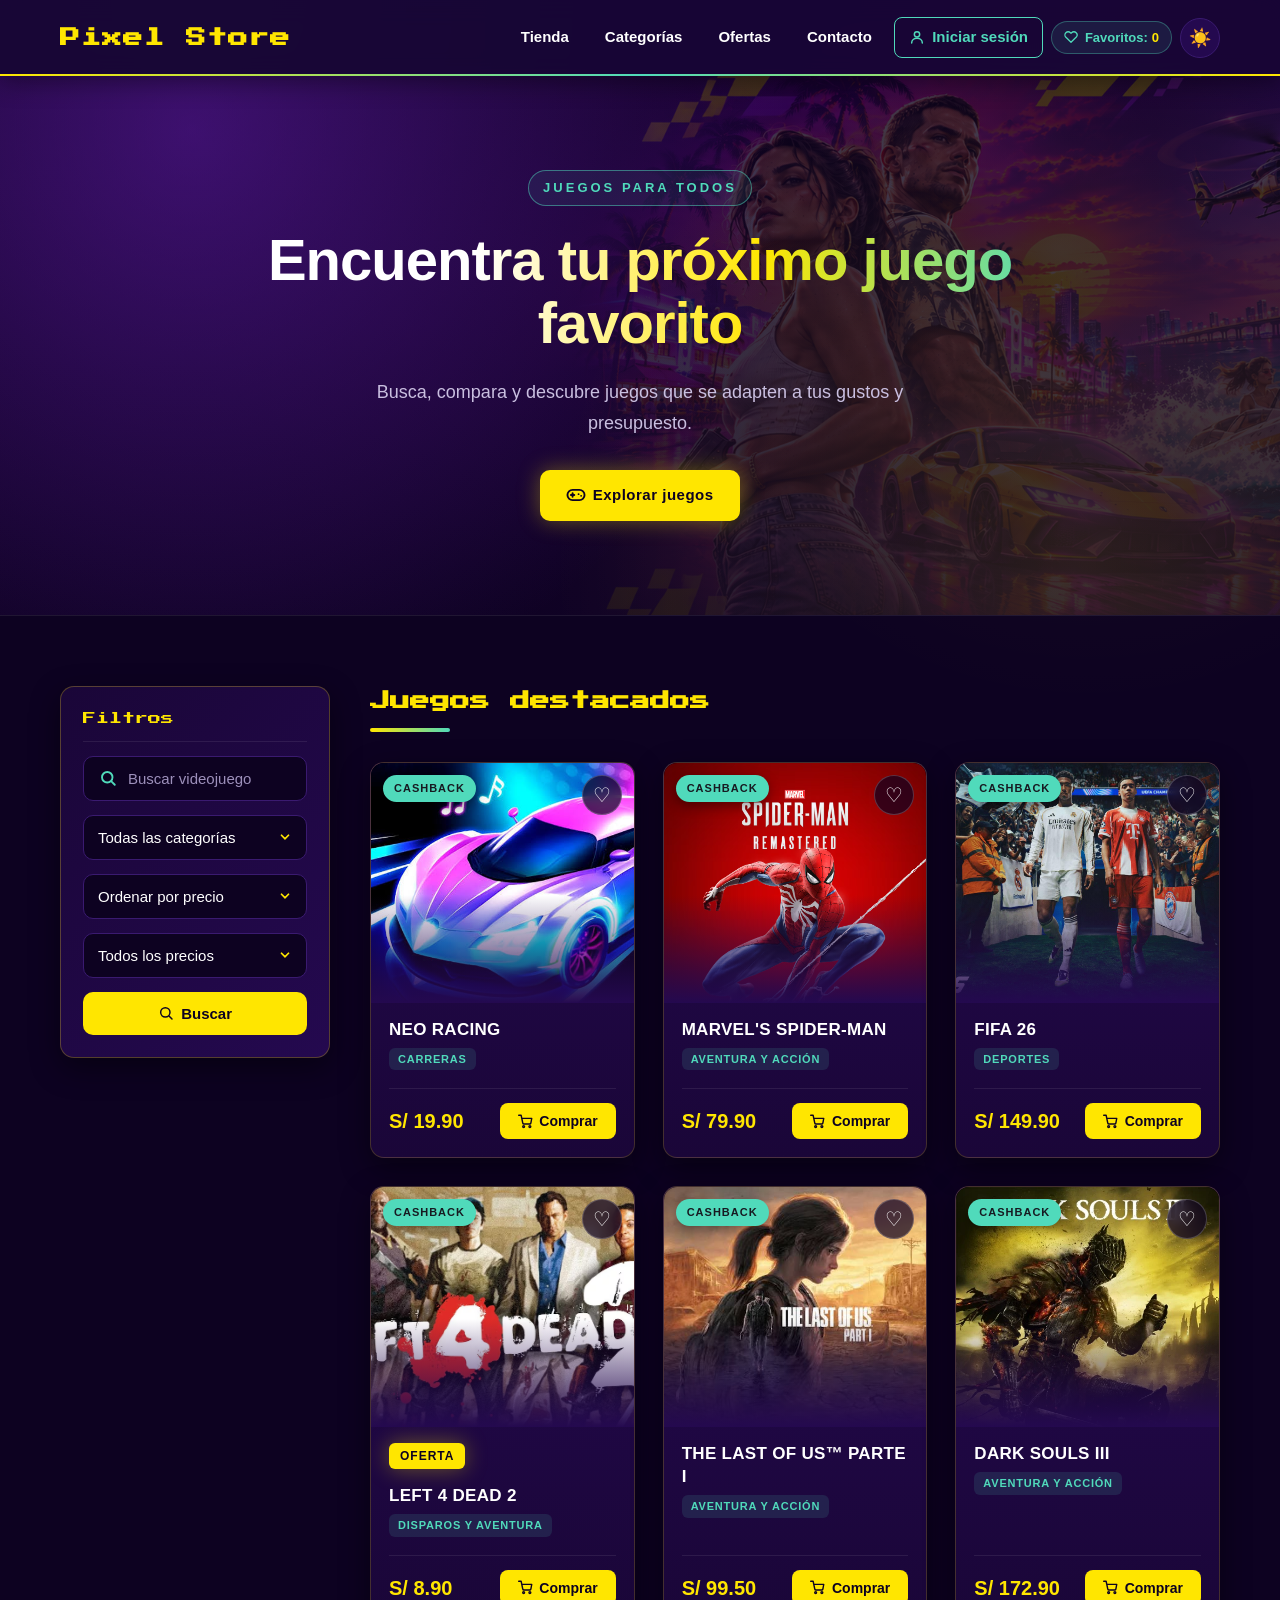
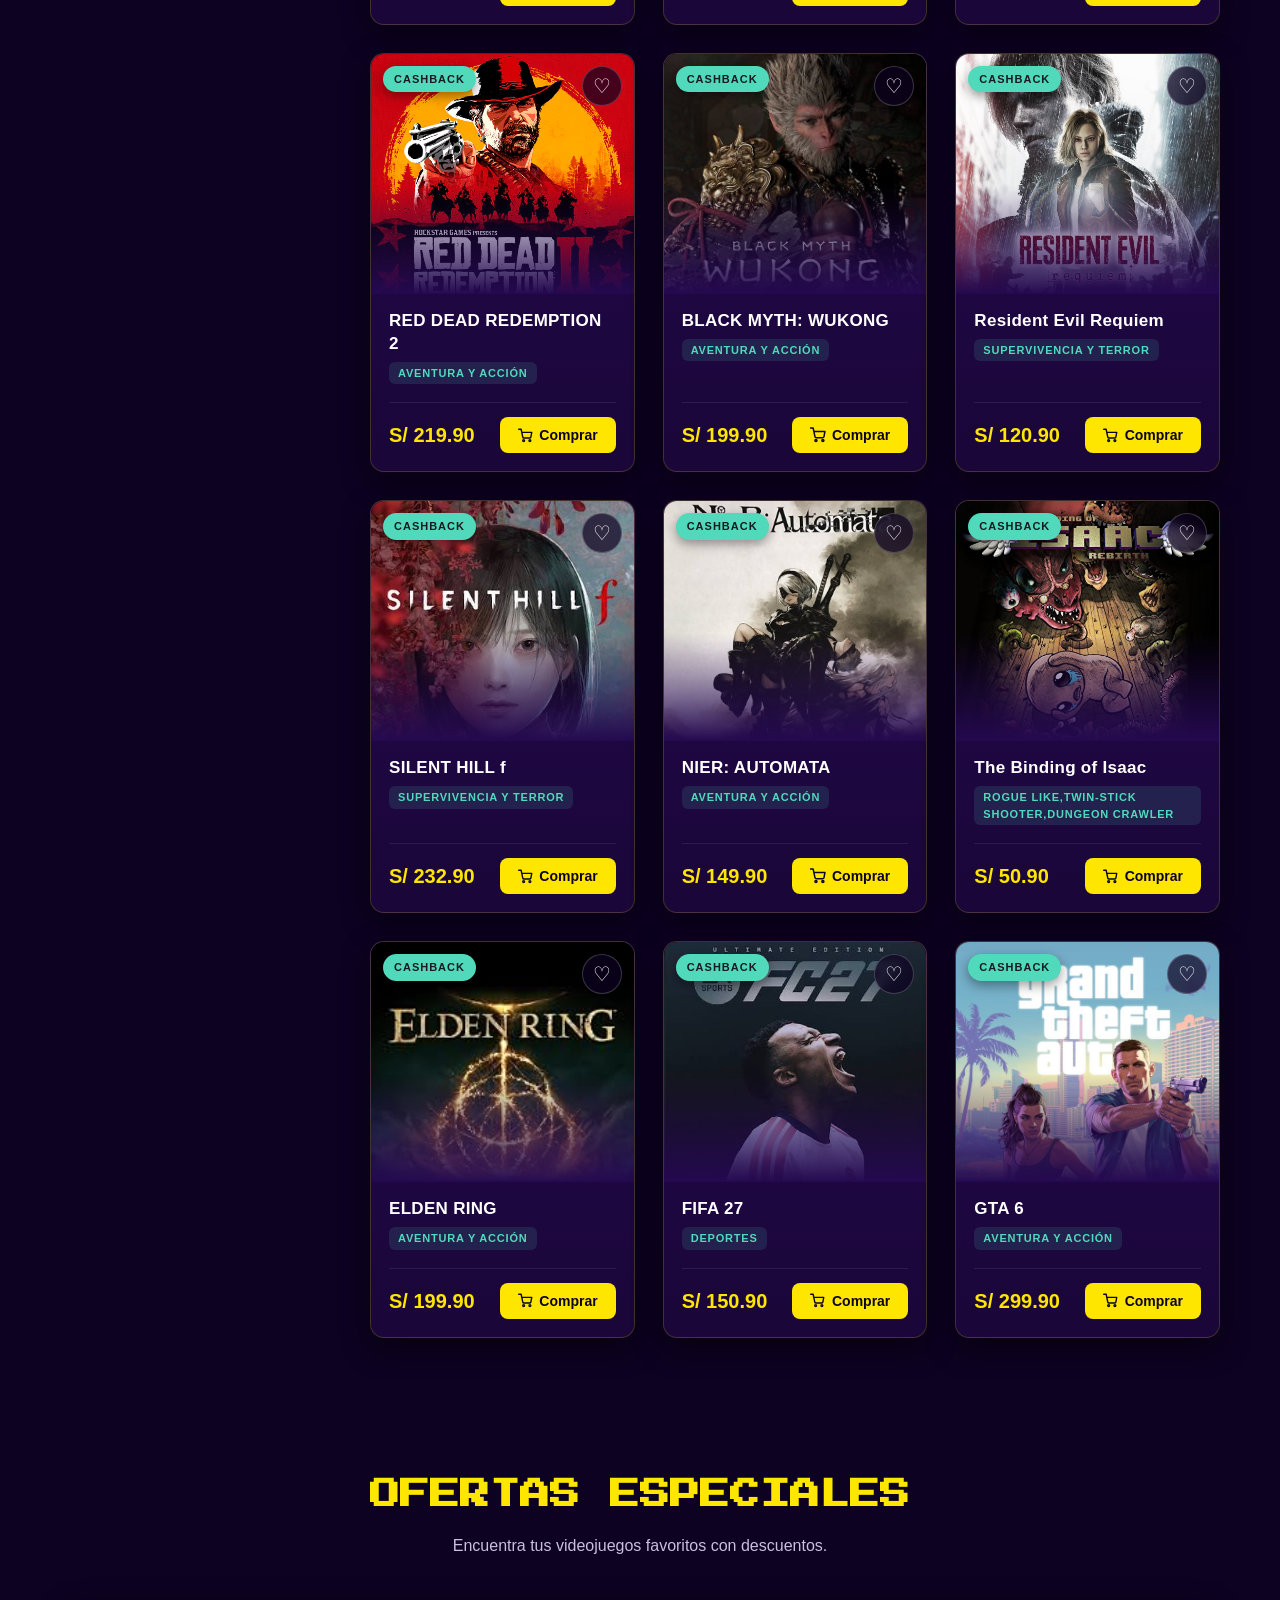
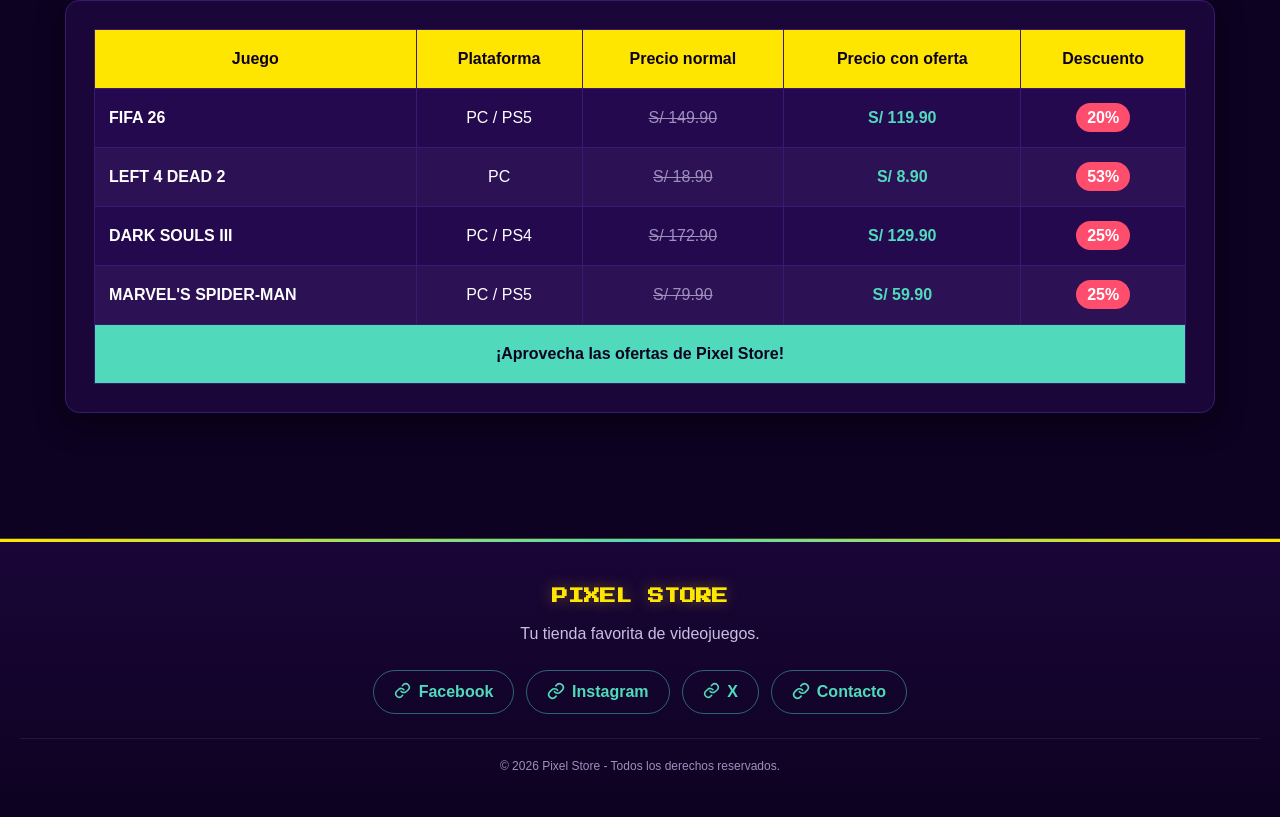
==== commit e67da5f8: "index" ====
--- a/index.html
+++ b/index.html
@@ -395,20 +395,6 @@
         <p id="mensaje-sesion" class="mensaje-sesion"></p>
     </div>
 </div>
-
-<!-- FOOTER DE PIXEL STORE -->
-<footer class="footer">
-    <h2>PIXEL STORE</h2>
-    <p>Tu tienda favorita de videojuegos.</p>
-    <div class="redes-sociales">
-        <a href="https://facebook.com/" target="_blank">Facebook</a>
-        <a href="https://instagram.com/" target="_blank">Instagram</a>
-        <a href="https://x.com/" target="_blank">X</a>
-        <a href="contacto.html">Contacto</a>
-    </div>
-    <p class="copyright">© 2026 Pixel Store - Todos los derechos reservados.</p>
-</footer>
-
 <!-- BOTÓN IR ARRIBA (Movido aquí para que esté antes de los scripts) -->
 <button id="btn-ir-arriba" class="boton-arriba" onclick="irArriba()" title="Ir al inicio">
 ↑
@@ -494,5 +480,38 @@
 <script src="menu.js"></script>
 <script src="ordenar.js"></script>
 
+<audio id="musica-fondo" loop preload="auto">
+    <source src="musica-fondo.mp3" type="audio/mpeg">
+</audio>
+
+<script>
+    const musica = document.getElementById("musica-fondo");
+
+    musica.volume = 0.35;
+
+    function iniciarMusica() {
+        musica.play().then(() => {
+            document.removeEventListener("click", iniciarMusica);
+            document.removeEventListener("keydown", iniciarMusica);
+        }).catch(error => {
+            console.log("Esperando interacción para reproducir música.");
+        });
+    }
+
+    document.addEventListener("click", iniciarMusica);
+    document.addEventListener("keydown", iniciarMusica);
+</script>
+    <!-- FOOTER DE PIXEL STORE -->
+<footer class="footer">
+    <h2>PIXEL STORE</h2>
+    <p>Tu tienda favorita de videojuegos.</p>
+    <div class="redes-sociales">
+        <a href="https://facebook.com/" target="_blank">Facebook</a>
+        <a href="https://instagram.com/" target="_blank">Instagram</a>
+        <a href="https://x.com/" target="_blank">X</a>
+        <a href="contacto.html">Contacto</a>
+    </div>
+    <p class="copyright">© 2026 Pixel Store - Todos los derechos reservados.</p>
+</footer>
 </body>
 </html>
--- a/estilos-simple.css
+++ b/estilos-simple.css
@@ -1,9 +1,3 @@
-/* =====================================================================
-   PIXEL STORE - HOJA DE ESTILOS PRINCIPAL
-   Rediseño visual: estilo moderno, premium y gamer.
-   Nota: se conservan todas las clases e IDs que usa JavaScript.
-   ===================================================================== */
-
 /* ===== VARIABLES DE COLOR Y DISEÑO ===== */
 :root {
     --fondo: #0d0221;
@@ -99,9 +93,7 @@
     50%      { text-shadow: 0 0 20px rgba(255, 230, 0, 0.8); }
 }
 
-/* =====================================================================
-   ENCABEZADO Y MENÚ
-   ===================================================================== */
+/* =====ENCABEZADO Y MENÚ ===== */
 .encabezado {
     position: sticky;
     top: 0;
@@ -223,9 +215,7 @@
     color: var(--rojo) !important;
 }
 
-/* =====================================================================
-   PORTADA PRINCIPAL (BANNER)
-   ===================================================================== */
+/* ===== PORTADA PRINCIPAL (BANNER) ===== */
 .portada {
     position: relative;
     min-height: 540px;
@@ -323,10 +313,7 @@
     margin: 0 auto 32px;
     max-width: 600px;
 }
-
-/* =====================================================================
-   BOTÓN GENERAL
-   ===================================================================== */
+   /* ====== BOTÓN GENERAL ===== */
 .boton {
     display: inline-block;
 
@@ -358,10 +345,7 @@
 .boton:active {
     transform: translateY(0);
 }
-
-/* =====================================================================
-   SECCIÓN DE JUEGOS / CATÁLOGO
-   ===================================================================== */
+/* =====  SECCIÓN DE JUEGOS / CATÁLOGO   ===== */
 .seccion-juegos {
     padding: 70px 60px;
     scroll-margin-top: 70px; /* evita que el menú fijo tape el título */
@@ -712,58 +696,7 @@
     transform: scale(1.05);
     box-shadow: var(--brillo-turquesa);
 }
-
-/* =====================================================================
-   CUENTAS DE STREAMING
-   ===================================================================== */
-.seccion-streaming {
-    padding: 70px 60px;
-}
-
-/* LISTA DE CUENTAS */
-.lista-streaming {
-    display: grid;
-    grid-template-columns: repeat(4, 1fr);
-    gap: 28px;
-
-    max-width: 1400px;
-    margin: auto;
-}
-
-/* TARJETA DE STREAMING */
-.tarjeta-streaming {
-    background: linear-gradient(180deg, var(--panel-2), var(--panel));
-    border: 1px solid rgba(255, 230, 0, 0.18);
-    border-radius: var(--radio);
-    overflow: hidden;
-    box-shadow: var(--sombra);
-
-    display: flex;
-    flex-direction: column;
-    transition: transform 0.3s ease, border-color 0.3s ease;
-}
-
-.tarjeta-streaming:hover {
-    transform: translateY(-8px);
-    border-color: var(--turquesa);
-}
-
-/* LOGO */
-.tarjeta-streaming img {
-    width: 100%;
-    display: block;
-}
-
-/* TEXTO "1 PERFIL" */
-.tarjeta-streaming p {
-    color: var(--texto-suave);
-    font-size: 17px;
-    margin: 18px 18px 15px;
-}
-
-/* =====================================================================
-   INICIO DE SESIÓN, REGISTRO Y RECUPERACIÓN
-   ===================================================================== */
+  /* ======  INICIO DE SESIÓN, REGISTRO Y RECUPERACIÓN   ====== */
 .ventana-sesion {
     display: none;
     position: fixed;
@@ -1011,10 +944,7 @@
     text-align: center;
     line-height: 1.5;
 }
-
-/* =====================================================================
-   PÁGINA DE DETALLE DEL JUEGO
-   ===================================================================== */
+  /* ===== PÁGINA DE DETALLE DEL JUEGO  ====== */
 body.sin-scroll { overflow: hidden; }
 
 .detalle {
@@ -1273,10 +1203,7 @@
 }
 
 .tarjeta-mini span { color: var(--amarillo-texto); font-weight: bold; margin: 0 16px 16px; }
-
-/* =====================================================================
-   VENTANA DE PAGO (YAPE)
-   ===================================================================== */
+  /* ====== VENTANA DE PAGO (YAPE)  ====== */
 .pago-ventana {
     display: none;
     position: fixed;
@@ -1561,11 +1488,8 @@
 .boton-volver:hover {
     background: var(--turquesa);
     transform: translateY(-2px);
-}
-
-/* =====================================================================
-   FOOTER
-   ===================================================================== */
+}  
+/* ====== FOOTER ========= */
 .footer {
     position: relative;
     background: linear-gradient(180deg, var(--panel) 0%, var(--fondo) 100%);
@@ -1706,10 +1630,7 @@
     font-size: 11px;
     font-weight: 700;
 }
-
-/* =====================================================================
-   BOTÓN PARA CAMBIAR ENTRE MODO OSCURO Y CLARO
-   ===================================================================== */
+ /* =====  BOTÓN PARA CAMBIAR ENTRE MODO OSCURO Y CLARO    ======== */
 .boton-tema {
     width: 40px;
     height: 40px;
@@ -1745,11 +1666,7 @@
 .encabezado-perfil .boton-tema:hover {
     transform: translateY(-50%) rotate(20deg) scale(1.08);
 }
-
-/* =====================================================================
-   MODO CLARO (se activa con la clase "modo-claro" en <html>)
-   Solo cambia las variables de color: el diseño es el mismo.
-   ===================================================================== */
+  /* ====== MODO CLARO (se activa con la clase "modo-claro" en <html>)  ======= */
 html.modo-claro {
     --fondo: #f4f0ff;
     --panel: #ffffff;
@@ -1814,10 +1731,7 @@
 }
 
 html.modo-claro ::-webkit-scrollbar-track { background: #ece6fa; }
-
-/* =====================================================================
-   CATÁLOGO CON BARRA LATERAL DE FILTROS (solo en la tienda, PC)
-   ===================================================================== */
+   /* ====== CATÁLOGO CON BARRA LATERAL DE FILTROS (solo en la tienda, PC) ======= */
 @media (min-width: 1001px) {
     #juegos {
         display: grid;
@@ -1882,11 +1796,7 @@
         grid-template-columns: repeat(2, minmax(0, 1fr));
     }
 }
-
-/* =====================================================================
-   DISEÑO RESPONSIVO (PC, TABLET Y CELULAR)
-   ===================================================================== */
-
+/* ======   DISEÑO RESPONSIVO (PC, TABLET Y CELULAR)  ======== */
 /* PANTALLAS MEDIANAS */
 @media (max-width: 1200px) {
     .lista-juegos,
@@ -2004,11 +1914,7 @@
     .opciones-login { flex-wrap: wrap; }
     .botones-sociales { flex-direction: column; }
 }
-
-/* =========================================
-   ESTILOS PARA EL MENÚ HAMBURGUESA (MÓVIL)
-   ========================================= */
-
+  /* ===== ESTILOS PARA EL MENÚ HAMBURGUESA (MÓVIL)  ====== */
 /* Ocultar el botón hamburguesa en pantallas grandes (PC) */
 .menu-toggle {
     display: none;
@@ -2215,10 +2121,7 @@
 html.modo-claro .tabla-ofertas .nombre-juego {
     color: #24143d;
 }
-
-/* =====================================================================
-   PÁGINA DE CONTACTO
-   ===================================================================== */
+ /* =====  PÁGINA DE CONTACTO ====== */
 .contacto-contenedor {
     width: min(100% - 40px, 1000px);
     margin: 0 auto;
